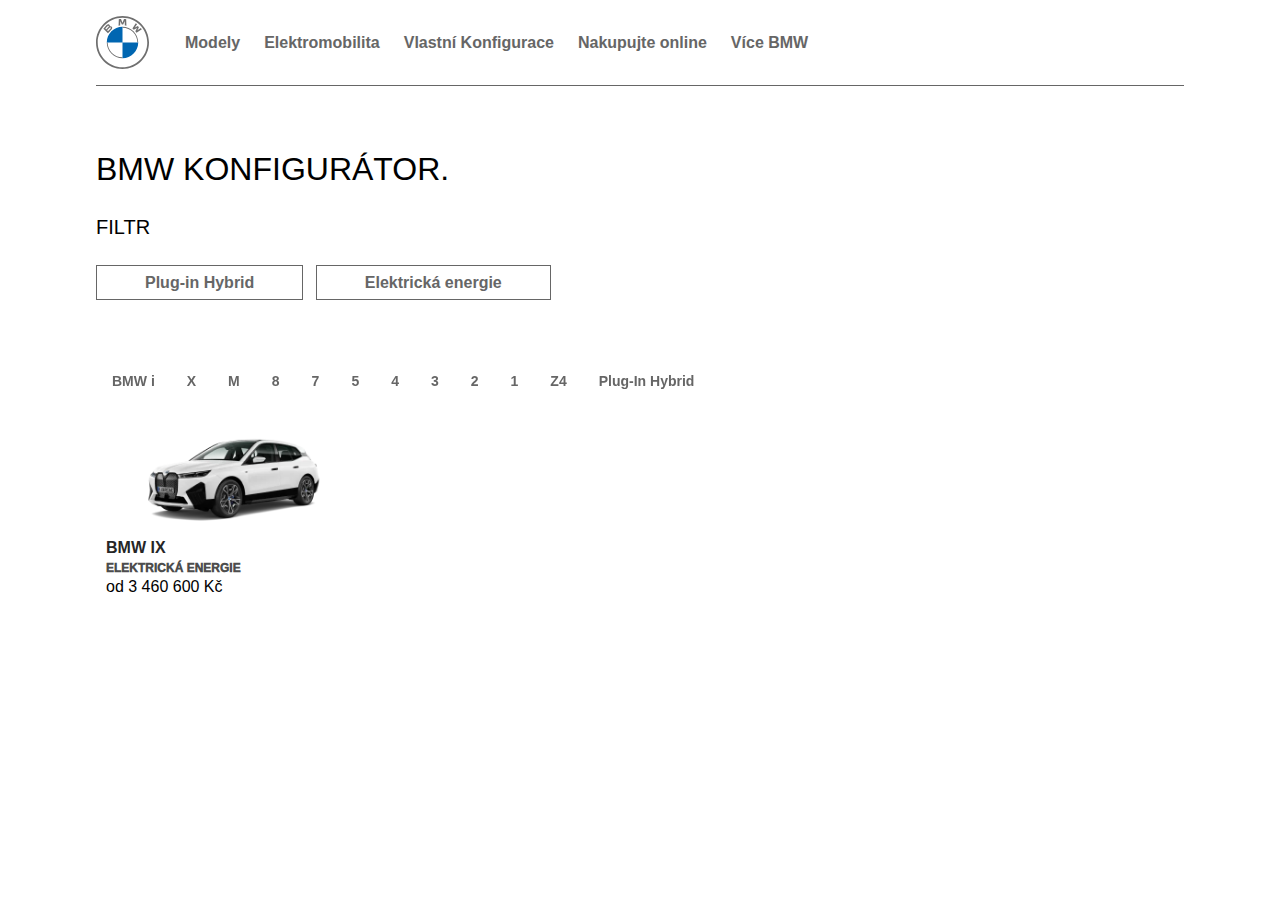
==== modely.html @ d0fc54f3 "fist page done" ====
<!DOCTYPE html>
<html lang="en">
<head>
    <meta charset="UTF-8">
    <meta name="viewport" content="width=device-width, initial-scale=1.0">
    <meta http-equiv="Content-Language" content="cs">
    <link rel="stylesheet" type="text/css" href="stylesModels.css">
    <script src="scriptModels.js" defer></script>
    <title>BMW  Česká republika</title>
</head>
<body>
  <div class="marginner">
    <header id="global-nav">
      <nav class="container">
        <div id="wrapper">
          <div class="wrapper">
          <a href="index.html" class="logo">
              <img src="pictures/BMW_grey.svg" alt="BMW logo">
          </a>
          <ul class="nav-table models">
            <li><a href="#">Modely</a></li>
            <li>
              <span>Elektromobilita</span>
              <div>
                <div class="electromobility">
                  <div class="left_side">
                    <img src="pictures/electric_promo_teaser.webp">
                    <p>Svět elektromobility s BMW.</p>
                    <div class="more_info">
                      Zjistit více
                    </div>
                  </div>
                  <div class="right_side">
                    <h2>BMW i</h2>
                    <div class="itemlist">
                      <div class="item">
                        <p class="bodywork">SUV</p>
                        <div class="item_title">
                          <div>iX</div>
                          <div class="new">nové</div>
                        </div>
                        <p class="type">M60</p>
                        <img src="pictures/cosySec.webp" />
                        <div class="price_div">
                          <p>od 3 460 600 Kč</p>
                          <div class="more_info">Více informací</div>
                          <div class="configurator">BMW Konfigurátor a ceny</div>
                        </div>
                      </div>
                      <div class="item">
                        <p class="bodywork">SUV</p>
                        <div class="item_title">
                          <div>iX</div>
                          <div class="new">nové</div>
                        </div>
                        <p class="type">M60</p>
                        <img src="pictures/cosySec.webp" />
                        <div class="price_div">
                          <p>od 3 460 600 Kč</p>
                          <div class="more_info">Více informací</div>
                          <div class="configurator">BMW Konfigurátor a ceny</div>
                        </div>
                      </div>
                      <div class="item">
                        <p class="bodywork">SUV</p>
                        <div class="item_title">
                          <div>iX</div>
                          <div class="new">nové</div>
                        </div>
                        <p class="type">M60</p>
                        <img src="pictures/cosySec.webp" />
                        <div class="price_div">
                          <p>od 3 460 600 Kč</p>
                          <div class="more_info">Více informací</div>
                          <div class="configurator">BMW Konfigurátor a ceny</div>
                        </div>
                      </div>
                      <div class="item">
                        <p class="bodywork">SUV</p>
                        <div class="item_title">
                          <div>iX</div>
                          <div class="new">nové</div>
                        </div>
                        <p class="type">M60</p>
                        <img src="pictures/cosySec.webp" />
                        <div class="price_div">
                          <p>od 3 460 600 Kč</p>
                          <div class="more_info">Více informací</div>
                          <div class="configurator">BMW Konfigurátor a ceny</div>
                        </div>
                      </div>
                      <div class="item">
                        <p class="bodywork">SUV</p>
                        <div class="item_title">
                          <div>iX</div>
                          <div class="new">nové</div>
                        </div>
                        <p class="type">M60</p>
                        <img src="pictures/cosySec.webp" />
                        <div class="price_div">
                          <p>od 3 460 600 Kč</p>
                          <div class="more_info">Více informací</div>
                          <div class="configurator">BMW Konfigurátor a ceny</div>
                        </div>
                      </div>
                      <div class="item">
                        <p class="bodywork">SUV</p>
                        <div class="item_title">
                          <div>iX</div>
                          <div class="new">nové</div>
                        </div>
                        <p class="type">M60</p>
                        <img src="pictures/cosySec.webp" />
                        <div class="price_div">
                          <p>od 3 460 600 Kč</p>
                          <div class="more_info">Více informací</div>
                          <div class="configurator">BMW Konfigurátor a ceny</div>
                        </div>
                      </div>
                      
                    </div>
                  </div>
                </div>
              </div>
            </li>
            <li><a href="#">Vlastní Konfigurace</a></li>
            <li>
              <span>Nakupujte online</span>
              <div>
                <div class="nakupujte">
                  <div class="left_side">
                    <div class="online_nakup">
                      <p class="main">NAKUPUJTE ONLINE</p>
                      <p class="text">Nové vozy ihned k odběru</p>
                      <p class="text special" >Ojeté vozy ihned k odběru</p>
                      <p class="text">Vlastní konfigurace</p>
                      <p class="text">Financování a Pojištění</p>
                      <p class="text">Aktuální nabídky financování</p>
                    </div>
                  </div>
                  <div class="right_side">
                    <img src="pictures/nakupujte_pic.webp"/>
                    <p class="text">Objevte vozy ihned k odběru již nyní připravené u Autorizovaných Dealerů BMW.</p>
                    <p class="better_text">Vstoupit do portálu</p>
                  </div>  
                </div>
              </div>
            </li>
            <li>
              <span>Více BMW</span>
              <div>
                <div class="vice_bmw">
                  <div class="box finance">
                    <p class="main">FINANCOVÁNÍ</p>
                    <p class="text">Přehled</p>
                    <p class="text special">Akční nabídky financování BMW</p>
                    <p class="text">BMW operativní leasing a BMW Select</p>
                    <p class="text">BMW úvěr</p>
                    <p class="text">BMW pojištění</p>
                    <p class="text">Dokumenty ke stažení</p>    
                  </div> 
                  <div class="box digital">
                    <p class="main">DIGITÁLNÍ SLUŽBY A APLIKACE</p>
                    <p class="text">BMW Connected Drive</p>
                    <p class="text special">BMW Remote Software Upgrade</p>
                    <p class="text">Aplikace My BMW App</p>
                    <p class="text">Přehled aplikací BMW</p>
                    <p class="text">BMW ConnectedDrive Digital Premium</p>  
                  </div>
                  <div class="box servis">
                    <p class="main">SERVIS A SLUŽBY</p>
                    <p class="text">Přehled</p>
                    <p class="text special">BMW Proaktivní zákaznická péče</p>
                    <p class="text">Balíčky BMW Service Inclusive</p>
                    <p class="text">BMW FIT Servis</p>
                    <p class="text">BMW Opravy a Péče</p> 
                    <p class="text">BMW Certifikované lakovny</p> 
                    <p class="text">Recyklace a zpětný odběr</p>  
                  </div>
                  <div class="box techno">
                    <p class="main">TECHNOLOGIE A INOVACE</p>
                    <p class="text">BMW Vision Neue Klasse</p>
                    <p class="text special">BMW i VISION DEE</p>
                    <p class="text">BMW i VISION CIRCULAR</p>
                    <p class="text">BMW VISION M NEXT</p>
                    <p class="text">BMW EfficientDynamics</p> 
                    <p class="text">BMW Personal CoPilot</p> 
                    <p class="text">BMW Individual</p>  
                    <p class="text">BMW Vývojové centrum ČR</p>  
                  </div> 
                  <div class="box korporat">
                    <p class="main">KORPORÁTNÍ A SPECIÁLNÍ PRODEJ</p>
                    <p class="text">Přehled</p>
                    <p class="text special">Korporátní prodej</p>
                    <p class="text">Vozy BMW Protection</p>
                    <p class="text">BMW řady 7 Protection: Přehled</p>
                    <p class="text">Diplomatic Sales</p> 
                  </div> 
                  <div class="box Elektromobilita">
                    <p class="main">ELEKTROMOBILITA</p>
                    <p class="text">Elektrické vozy</p>
                    <p class="text special">Plug-in hybridní vozy</p>
                    <p class="text">Nabíjení</p>
                    <p class="text">Dojezd</p>
                  </div> 
                  <div class="box udrzitelnost">
                    <p class="main">UDRŽITELNOST</p>
                    <p class="text">Přehled</p>
                    <p class="text special">Cirkularita</p>
                    <p class="text">Společenská Odpovědnost</p>
                  </div> 
                  <div class="box znacka">
                    <p class="main">ZNAČKA A SPOLEČNOST</p>
                    <p class="text">50 let BMW M</p>
                    <p class="text special">7 Milníků BMW M</p>
                    <p class="text">Vozy MINI</p>
                    <p class="text">Motocykly BMW Motorrad</p>
                    <p class="text">PressClub Česká republika</p> 
                    <p class="text">Kariéra</p> 
                  </div> 
                  <div class="box techno">
                    <p class="main">ZÁKAZNICKÝ SERVIS</p>
                    <p class="text">Záruky</p>
                    <p class="text special">Asistenční služba</p>
                    <p class="text">Bezpečnostní svolávací akce</p>
                    <p class="text">Kontaktní informace</p>
                    <p class="text">Odběr novinek BMW ČR</p> 
                  </div> 
                  <div class="box techno">
                    <p class="main">ORIGINÁLNÍ PŘÍSLUŠENSTVÍ</p>
                    <p class="text">Přehled</p>
                    <p class="text special">Kola a pneumatiky</p>
                    <p class="text">M Performance Parts</p>
                    <p class="text">BMW Originální díly</p>
                    <p class="text">Příslušenství pro podzim a zimu</p> 
                    <p class="text">Příslušenství pro jaro a léto</p> 
                    <p class="text">BMW Lifestyle</p>  
                    <p class="text">BMW Konfigurátor kol a příslušenství</p>  
                  </div> 
                  <div class="box techno">
                    <p class="main">BMW CORPORATE</p>
                    <p class="text">Přehled</p>
                    <p class="text special">Správa a řízení</p>
                    <p class="text">Sociální záležitosti</p>
                    <p class="text">Životní prostředí</p>
                  </div> 
                </div>
              </div>
            </li>  
          </ul>
          </div>
          <div class="icons">
            <ul >
              <li>
                <a href="#"><i class="fas fa-user"></i></a>
              </li>
              <li><a href="#"><i class="fas fa-shopping-cart"></i></a></li>
              <li><a href="#"><i class="fas fa-map-marker"></i></a></li>
              <li><a href="#"><i class="fas fa-search"></i></a></li>
            </ul>
          </div>
        </div> 
      </nav>
      <div id="border-nav"></div>
      <div class="nav_backdrop"></div>
    </header>
    <div id="main-body">
        <div class="content">
         <div class="konf_text">
            <h1>BMW KONFIGURÁTOR.</h1>
         </div>
         <div class="filtr_content">
            <h2 class="filtry">FILTR</h2>  
            <div class="buttons">
                <a href="#" onclick="FillThen(this)" class="ELOMAN"><span>Plug-in Hybrid</span></a>
                <a href="#" onclick="FillThen(this)" class="ELOMAN"><span>Elektrická energie</span></a>
             </div>   
         </div> 
         <div class="model_content">
            <div class="fixed_nav">
              <div><span>BMW i</span></div>
              <div><span>X</span></div>
              <div><span>M</span></div>
              <div><span>8</span></div>
              <div><span>7</span></div>
              <div><span>5</span></div>
              <div><span>4</span></div>
              <div><span>3</span></div>
              <div><span>2</span></div>
              <div><span>1</span></div>
              <div><span>Z4</span></div>
              <div><span>Plug-In Hybrid</span></div>    
            </div>
            <div class="car_items">
                <div class="BMWI">
                    <div class="item_car">
                        <img src="pictures/cosySec.webp" />

                        <div class="item_title">
                            <h5>BMW iX</h5>
                            <span class="new">elektrická energie</span>
                            <p>od 3 460 600 Kč</p>
                        </div>
                    </div>  
                </div>
            </div>    
         </div> 

        </div>
    </div>
</body>


</html>
---- stylesModels.css ----
@import url('https://cdnjs.cloudflare.com/ajax/libs/font-awesome/5.15.3/css/all.min.css');
body {
  margin: 0;
  background-color: white;
  max-width: 1925px;
}
.marginner {
  position: relative;
  margin: auto;
}
* {
  font-family: Arial, Helvetica, sans-serif;
  box-sizing: border-box;
}
#global-nav {
  position: relative;
  width: 100%;
  height: 85px;
  background: rgba(0, 0, 0, 0);
  z-index: 1000;
}
#global-nav .nav_backdrop {
  display: none;
  position: absolute;
  left: 0;
  right: 0;
  top: 100%;
  height: calc(100vh - 100%);
  background-color: black;
  opacity: 0.2;
}
#global-nav #border-nav {
  position: relative;
  z-index: 1002;
  width: calc(100% - 12rem);
  height: 1px;
  margin-left: 6rem;
  margin-right: 6rem;
  border-bottom: 1px solid #666;
}
#global-nav .nav-table {
  z-index: 1001;
  padding-left: 0;
  display: flex;
  height: 100%;
  align-items: center;
  justify-content: center;
  list-style: none;
  margin: 0;
}
#global-nav .nav-table li {
  height: 100%;
  text-align: center;
  align-items: center;
  justify-content: center;
  display: flex;
}
#global-nav .nav-table li a,
#global-nav .nav-table li span {
  cursor: pointer;
  height: 100%;
  color: #666;
  text-decoration: none;
  font-weight: 600;
  align-items: center;
  justify-content: center;
  display: flex;
  padding: 3px 12px;
}
#global-nav .nav-table li a:hover,
#global-nav .nav-table li span:hover {
  border-bottom: 3px solid blue;
  padding-bottom: 0;
}
#global-nav .nav-table li > div {
  display: none;
  position: absolute;
  top: 100%;
  left: 0;
  right: 0;
  background-color: white;
}
#global-nav .nav-table li.active {
  background-color: white;
}
#global-nav .nav-table li.active a,
#global-nav .nav-table li.active span {
  border-bottom: 3px solid blue;
  padding-bottom: 0;
}
#global-nav .nav-table li.active > div {
  display: block;
}
#global-nav.active {
  background-color: white;
}
#global-nav.active .nav_backdrop {
  display: block;
}
#global-nav.active #border-nav {
  border-color: #666;
}
#global-nav.active .nav-table li a,
#global-nav.active .nav-table li span {
  color: #666;
}
.nakupujte {
  height: 45vh;
  padding: 0 6rem;
  padding-top: 50px;
  display: flex;
  flex-wrap: nowrap;
  flex-direction: row;
  width: 100%;
}
.nakupujte .left_side {
  position: relative;
  max-width: 50%;
  text-align: right;
  margin-left: 30%;
  padding-right: 20px;
}
.nakupujte .left_side .main {
  display: block;
  font-size: 0.625rem;
  font-weight: 300;
  letter-spacing: 0.125rem;
  line-height: 0.75rem;
  margin-bottom: 1rem;
  position: relative;
  text-transform: uppercase;
}
.nakupujte .left_side .special::after {
  content: ' >';
  top: 0;
  bottom: 0;
  right: 0;
}
.nakupujte .left_side .text {
  border: 0;
  box-shadow: none;
  cursor: pointer;
  font-size: 0.875rem;
  font-weight: 700;
  line-height: 1.25rem;
  margin: 0;
  margin-bottom: 1rem;
}
.nakupujte .left_side .text:hover {
  color: blue;
}
.nakupujte .right_side {
  position: relative;
  max-width: 50%;
  text-align: left;
  flex: 1;
}
.nakupujte .right_side img {
  width: 45%;
}
.nakupujte .right_side .text {
  font-size: 1rem;
  font-weight: 300;
  line-height: 1.5rem;
  width: 45%;
}
.nakupujte .right_side .better_text {
  font-size: 1rem;
  font-weight: 700;
  line-height: 1.25rem;
  cursor: pointer;
}
.nakupujte .right_side .better_text:hover {
  color: blue;
}
.nakupujte .right_side .better_text::after {
  content: ' >';
  top: 0;
  bottom: 0;
  right: 0;
}
.vice_bmw {
  height: 80vh;
  padding: 0 6rem;
  padding-top: 50px;
  display: flex;
  flex-wrap: wrap;
  flex-direction: row;
  width: 100%;
  overflow-y: scroll;
}
.vice_bmw .box {
  padding-left: 10px;
  padding-right: 10px;
  width: 25%;
  text-align: left;
  position: relative;
}
.vice_bmw .box .main {
  display: block;
  font-size: 0.625rem;
  font-weight: 300;
  letter-spacing: 0.125rem;
  line-height: 0.75rem;
  margin-bottom: 1rem;
  position: relative;
  text-transform: uppercase;
}
.vice_bmw .box .text {
  border: 0;
  box-shadow: none;
  cursor: pointer;
  font-size: 0.875rem;
  font-weight: 800;
  line-height: 1.25rem;
  margin: 0;
  margin-bottom: 1rem;
}
.vice_bmw .box .text:hover {
  color: blue;
}
.electromobility {
  height: 80vh;
  padding: 0 6rem;
  padding-top: 50px;
  display: flex;
  flex-wrap: nowrap;
  flex-direction: row;
  width: 100%;
}
.electromobility .left_side {
  position: relative;
  max-width: 17%;
  text-align: left;
}
.electromobility .left_side img {
  width: 100%;
}
.electromobility .left_side .more_info {
  cursor: pointer;
  font-weight: bold;
  position: relative;
}
.electromobility .left_side .more_info::after {
  content: '>';
  top: 0;
  bottom: 0;
  right: 0;
}
.electromobility .left_side .more_info:hover {
  color: #1c69d4;
}
.electromobility .right_side {
  padding-left: 100px;
  flex: 1;
  text-align: left;
}
.electromobility .right_side h2 {
  font-weight: 400;
}
.electromobility .right_side .itemlist {
  display: flex;
  flex-wrap: wrap;
}
.electromobility .right_side .itemlist .item {
  cursor: pointer;
  position: relative;
  padding: 10px;
  width: 25%;
}
.electromobility .right_side .itemlist .item > div,
.electromobility .right_side .itemlist .item > p {
  transition: opacity 500ms ease-in-out;
}
.electromobility .right_side .itemlist .item > img {
  transition: transform 300ms ease-in-out;
}
.electromobility .right_side .itemlist .item .bodywork {
  font-size: 0.7em;
  letter-spacing: 1px;
}
.electromobility .right_side .itemlist .item .item_title {
  display: flex;
  align-items: flex-end;
}
.electromobility .right_side .itemlist .item .item_title div:first-child {
  font-size: 4em;
  font-weight: 100;
}
.electromobility .right_side .itemlist .item .item_title div:last-child {
  margin-bottom: 13px;
  margin-left: 10px;
  padding: 2px;
  padding-bottom: 0;
  font-size: 0.85em;
  text-transform: uppercase;
  font-weight: bold;
  color: white;
  background-color: #4d4d4d;
}
.electromobility .right_side .itemlist .item .type {
  margin: 0;
  letter-spacing: 3px;
}
.electromobility .right_side .itemlist .item img {
  width: 100%;
}
.electromobility .right_side .itemlist .item .price_div {
  display: none;
  opacity: 0.01;
  position: absolute;
  bottom: 0;
  left: 0;
  right: 0;
  text-align: center;
  padding-bottom: 20px;
}
.electromobility .right_side .itemlist .item .price_div p {
  margin: 10px 0;
  font-size: 1.4em;
}
.electromobility .right_side .itemlist .item .price_div .more_info {
  background-color: black;
  color: white;
  font-weight: bold;
  padding: 10px 10px;
  margin: 0 30px;
  border-radius: 5px;
}
.electromobility .right_side .itemlist .item .price_div .configurator {
  padding-top: 15px;
  font-weight: bold;
  font-size: 0.95em;
}
.electromobility .right_side .itemlist .item .price_div .configurator::after {
  content: '>';
}
.electromobility .right_side .itemlist .item:hover {
  box-shadow: 0 0.375rem 1.25rem 0 #00000029, 0 0 0.0625rem 0 #0000003d;
}
.electromobility .right_side .itemlist .item:hover > div,
.electromobility .right_side .itemlist .item:hover > p {
  opacity: 0.1;
}
.electromobility .right_side .itemlist .item:hover > img {
  transform: translateY(-120px);
}
.electromobility .right_side .itemlist .item:hover > .price_div {
  display: block;
  opacity: 1;
}
.wrapper {
  width: 100%;
  height: 100%;
  display: flex;
}
#wrapper {
  width: 100%;
  height: 100%;
  display: flex;
}
.container {
  display: flex;
  height: 100%;
  align-items: center;
  padding: 0 6rem;
  justify-content: space-between;
}
.logo {
  display: flex;
  padding: 0 1.5rem 0 0;
  height: 100%;
  align-items: center;
  justify-content: center;
}
.logo img {
  width: 53px;
  height: 53px;
  max-width: 100px;
  max-height: 85px;
}
.icons {
  display: flex;
  align-items: center;
  justify-content: center;
  list-style: none;
  height: 100%;
}
.icons ul {
  align-items: center;
  justify-content: center;
  display: flex;
  padding: 0;
  width: 100%;
  height: 100%;
}
.icons ul li {
  display: flex;
  text-align: center;
  align-items: center;
  width: 100%;
  height: 100%;
  justify-content: center;
}
.icons ul li a {
  text-decoration: none;
  width: 100%;
  height: 100%;
  padding: 3px 0.75rem;
  display: flex;
  text-align: center;
  align-items: center;
}
.icons ul li a:hover {
  border-bottom: 3px solid blue;
  padding-bottom: 0;
}
.icons ul li a i {
  display: flex;
  text-align: center;
  align-items: center;
  width: 100%;
  height: 100%;
  text-decoration: none;
  font-weight: 600;
  color: white;
}
#main-body {
  width: 100%;
  position: relative;
}
#main-body .content {
  margin-top: 4rem;
  padding: 0 6rem;
  width: 100%;
  position: relative;
}
#main-body .content .konf_text h1 {
  display: inline;
  vertical-align: bottom;
  margin: 0;
  padding: 0;
  font-size: 2rem;
  line-height: 2.5rem;
  font-weight: 300;
}
#main-body .content .filtr_content .filtry {
  font-size: 1.25rem;
  line-height: 1.75rem;
  margin: 1.5rem 0;
  text-transform: uppercase;
  font-weight: 300;
}
#main-body .content .filtr_content .buttons {
  padding-top: 0.5rem;
  padding-bottom: 0.5rem;
}
#main-body .content .filtr_content .buttons a {
  border: 1px solid #666;
  text-decoration: none;
  color: #666;
  align-items: center;
  cursor: pointer;
  font-size: 1rem;
  font-weight: 700;
  line-height: 1.25rem;
  margin-right: 0.5rem;
  min-height: 2.25rem;
  padding: 0.5rem 1rem;
}
#main-body .content .filtr_content .buttons a:hover {
  border: 1px solid black;
  color: black;
}
#main-body .content .filtr_content .buttons a span {
  margin: 1rem 2rem;
}
#main-body .content .filtr_content .buttons .clicked {
  color: white;
  background-color: #666;
}
#main-body .content .filtr_content .buttons .clicked:hover {
  background-color: black;
  color: white;
}
#main-body .content .model_content {
  margin-top: 50px;
  width: 100%;
  position: relative;
}
#main-body .content .model_content .fixed_nav {
  display: flex;
  flex-direction: row;
  flex-wrap: nowrap;
  position: fixed;
  height: 4rem;
  text-align: center;
  align-items: center;
  width: 100%;
}
#main-body .content .model_content .fixed_nav div {
  text-align: center;
  align-items: center;
  height: inherit;
  margin-bottom: 3px;
  display: flex;
}
#main-body .content .model_content .fixed_nav div span {
  border-color: #0000;
  border-style: solid;
  border-width: 0.25rem 0;
  font-size: 0.875rem;
  font-weight: 700;
  justify-content: center;
  line-height: 1.25rem;
  margin: 0;
  min-height: inherit;
  min-width: 0;
  padding: 0 1rem;
  pointer-events: all;
  width: auto;
  cursor: pointer;
  margin-bottom: 1px;
  color: #666;
}
#main-body .content .model_content .fixed_nav div:hover {
  color: black;
  border-bottom: 3px solid #666;
  margin-bottom: 0;
}
#main-body .content .model_content .car_items {
  top: 4rem;
  position: absolute;
  display: flex;
  flex-direction: row;
  flex-direction: column;
  width: 100%;
}
#main-body .content .model_content .car_items .BMWI {
  display: flex;
}
#main-body .content .model_content .car_items .BMWI .item_car {
  cursor: pointer;
  position: relative;
  padding: 10px;
  width: 25%;
}
#main-body .content .model_content .car_items .BMWI .item_car .item_title {
  display: flex;
  align-items: flex-start;
  flex-direction: column;
}
#main-body .content .model_content .car_items .BMWI .item_car .item_title h5 {
  margin: 0;
  color: #262626;
  font-size: 1rem;
  font-weight: 700;
  line-height: 1.5rem;
  text-transform: uppercase;
}
#main-body .content .model_content .car_items .BMWI .item_car .item_title span {
  color: #4d4d4d;
  font-size: 0.75rem;
  font-weight: 1000;
  line-height: 1rem;
  text-transform: uppercase;
  padding-bottom: 2px;
}
#main-body .content .model_content .car_items .BMWI .item_car .item_title p {
  margin: 0;
}
#main-body .content .model_content .car_items .BMWI .item_car img {
  width: 100%;
}
#main-body .content .model_content .car_items .BMWI .item_car > img {
  transition: scale 300ms ease-in-out;
}
#main-body .content .model_content .car_items .BMWI .item_car:hover > img {
  scale: 1.1;
}
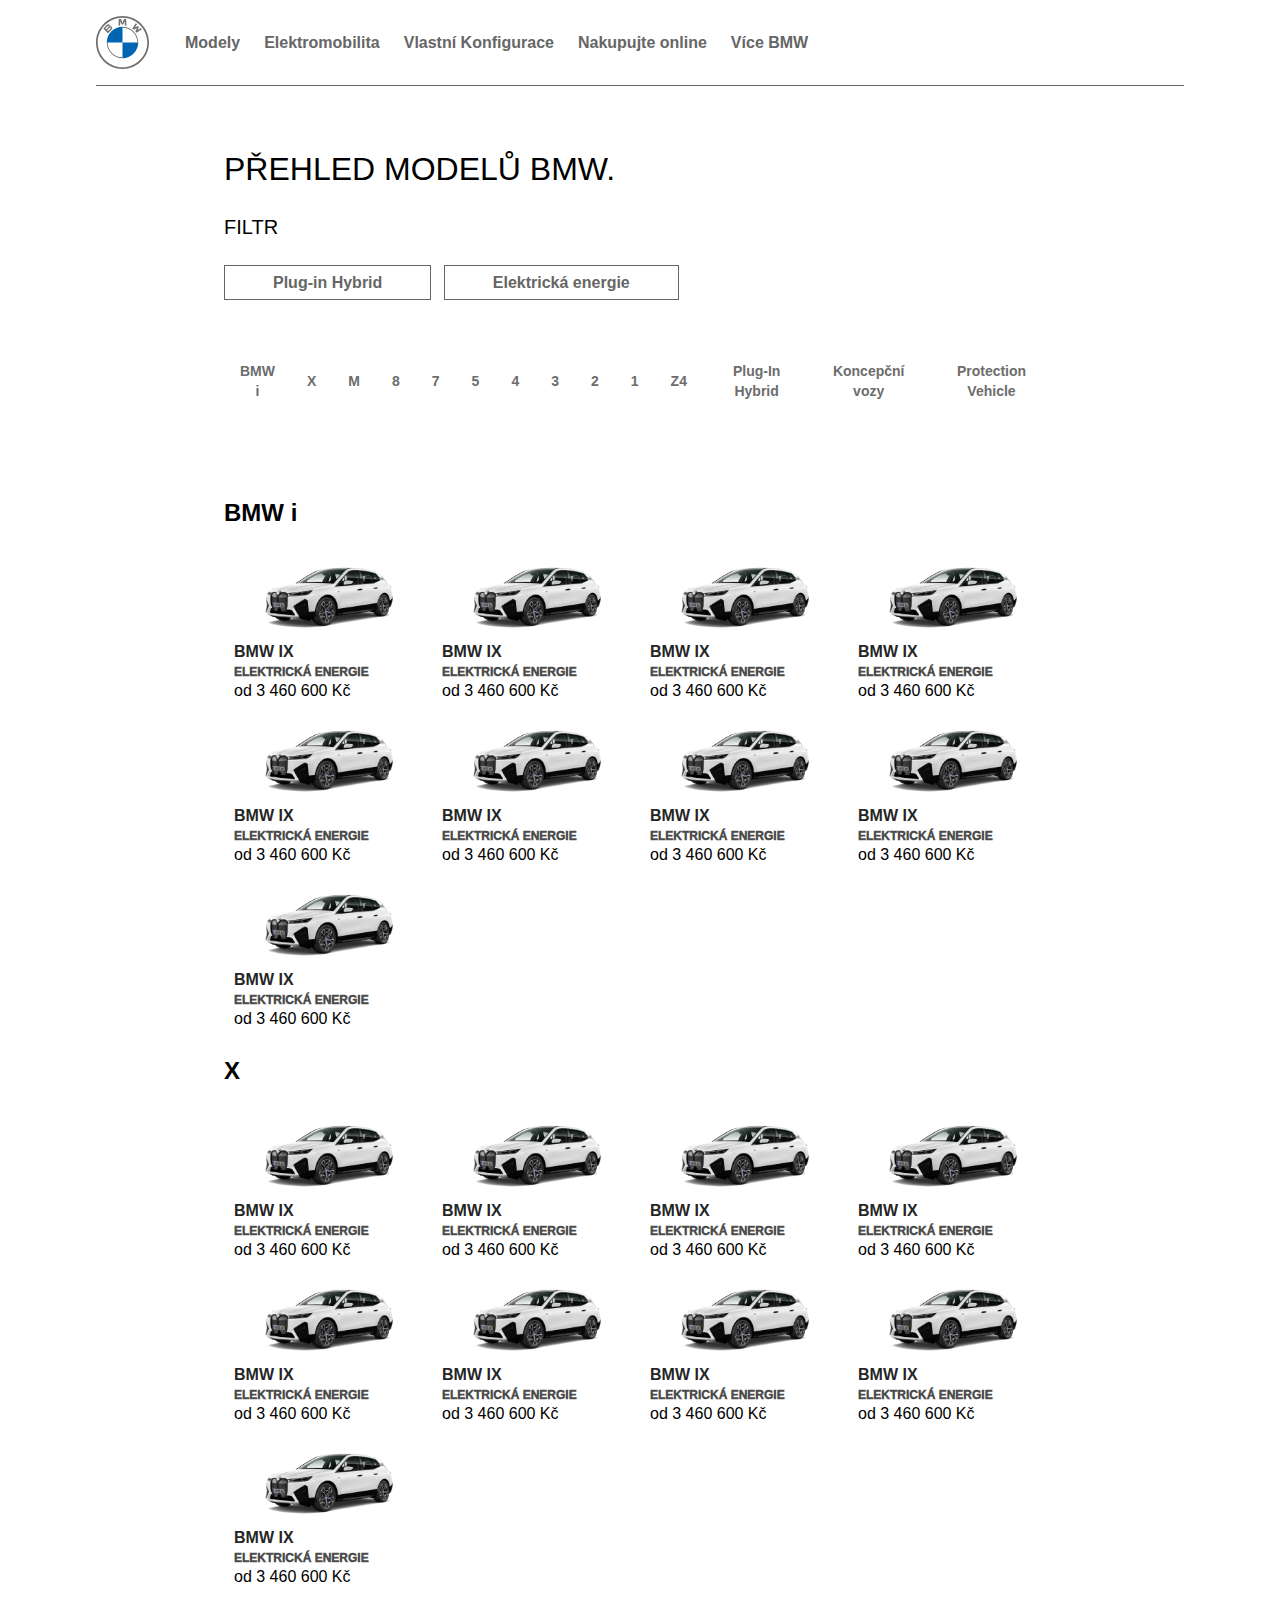
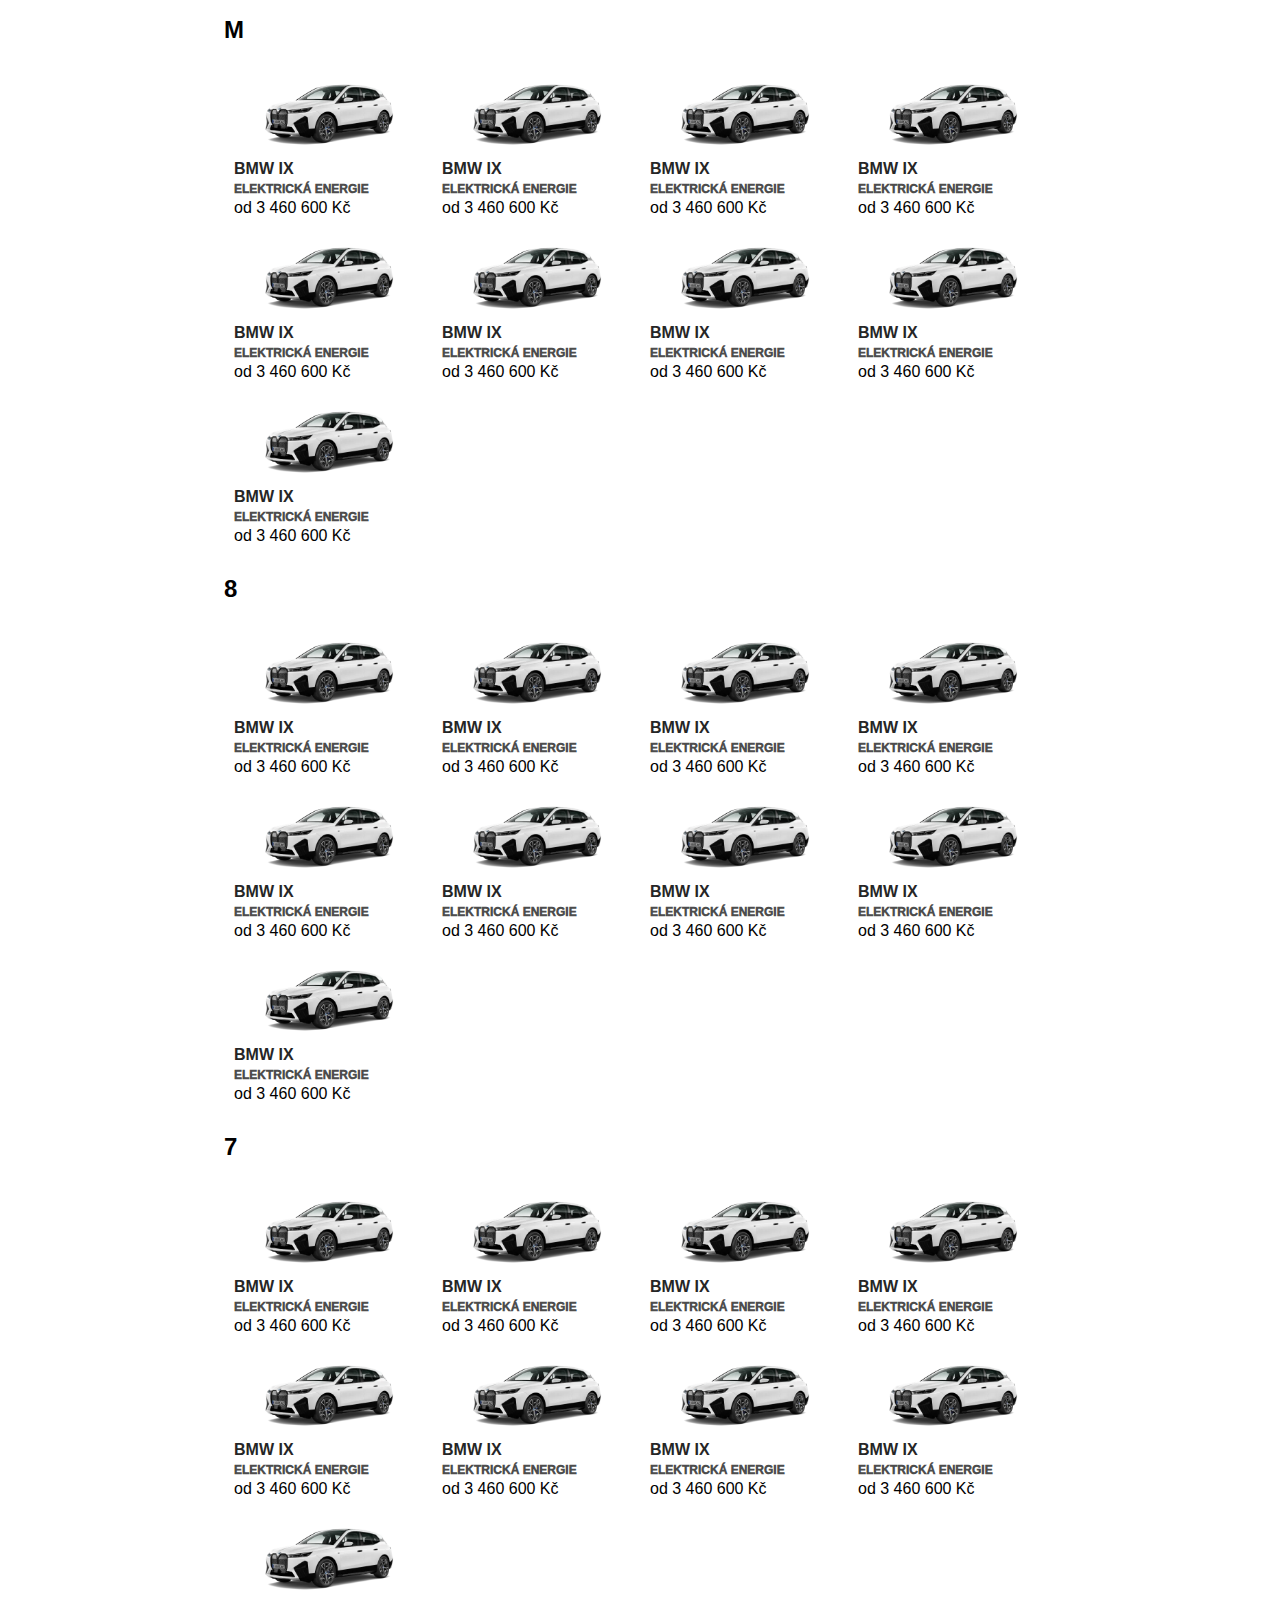
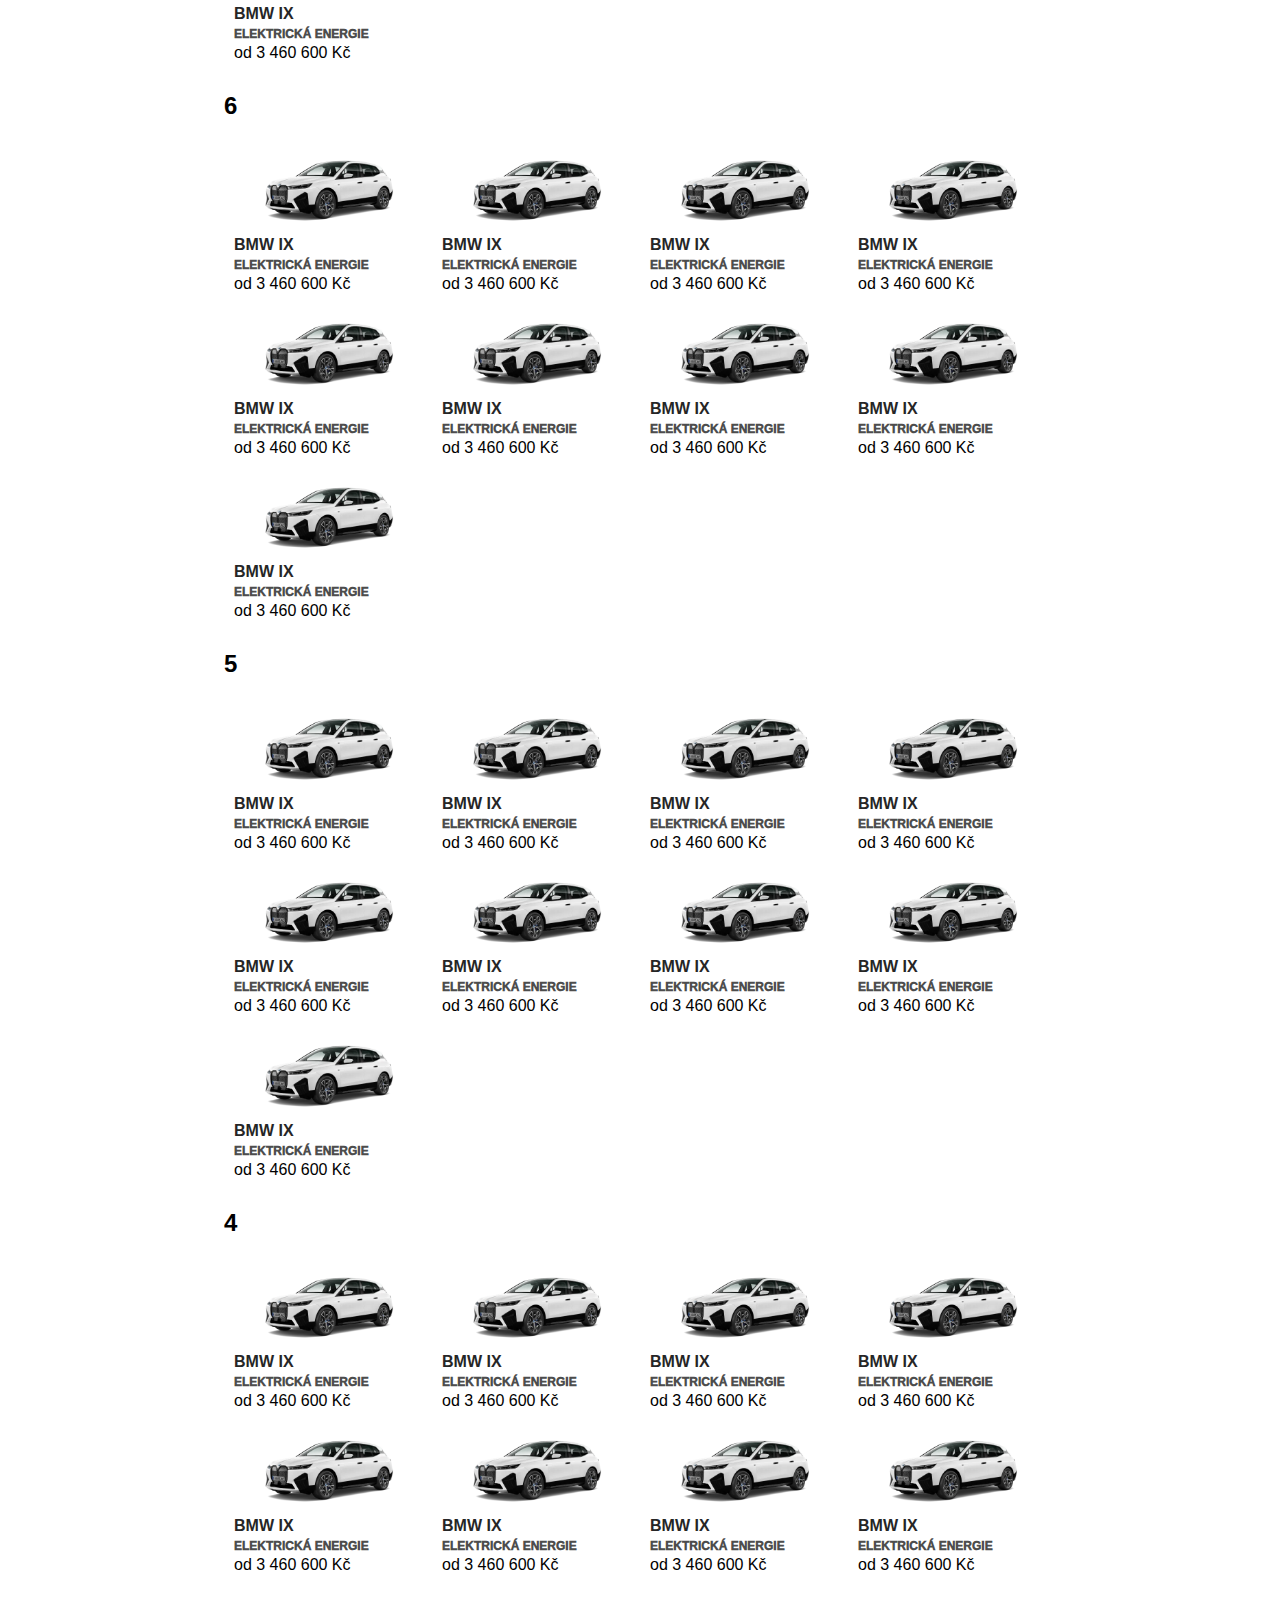
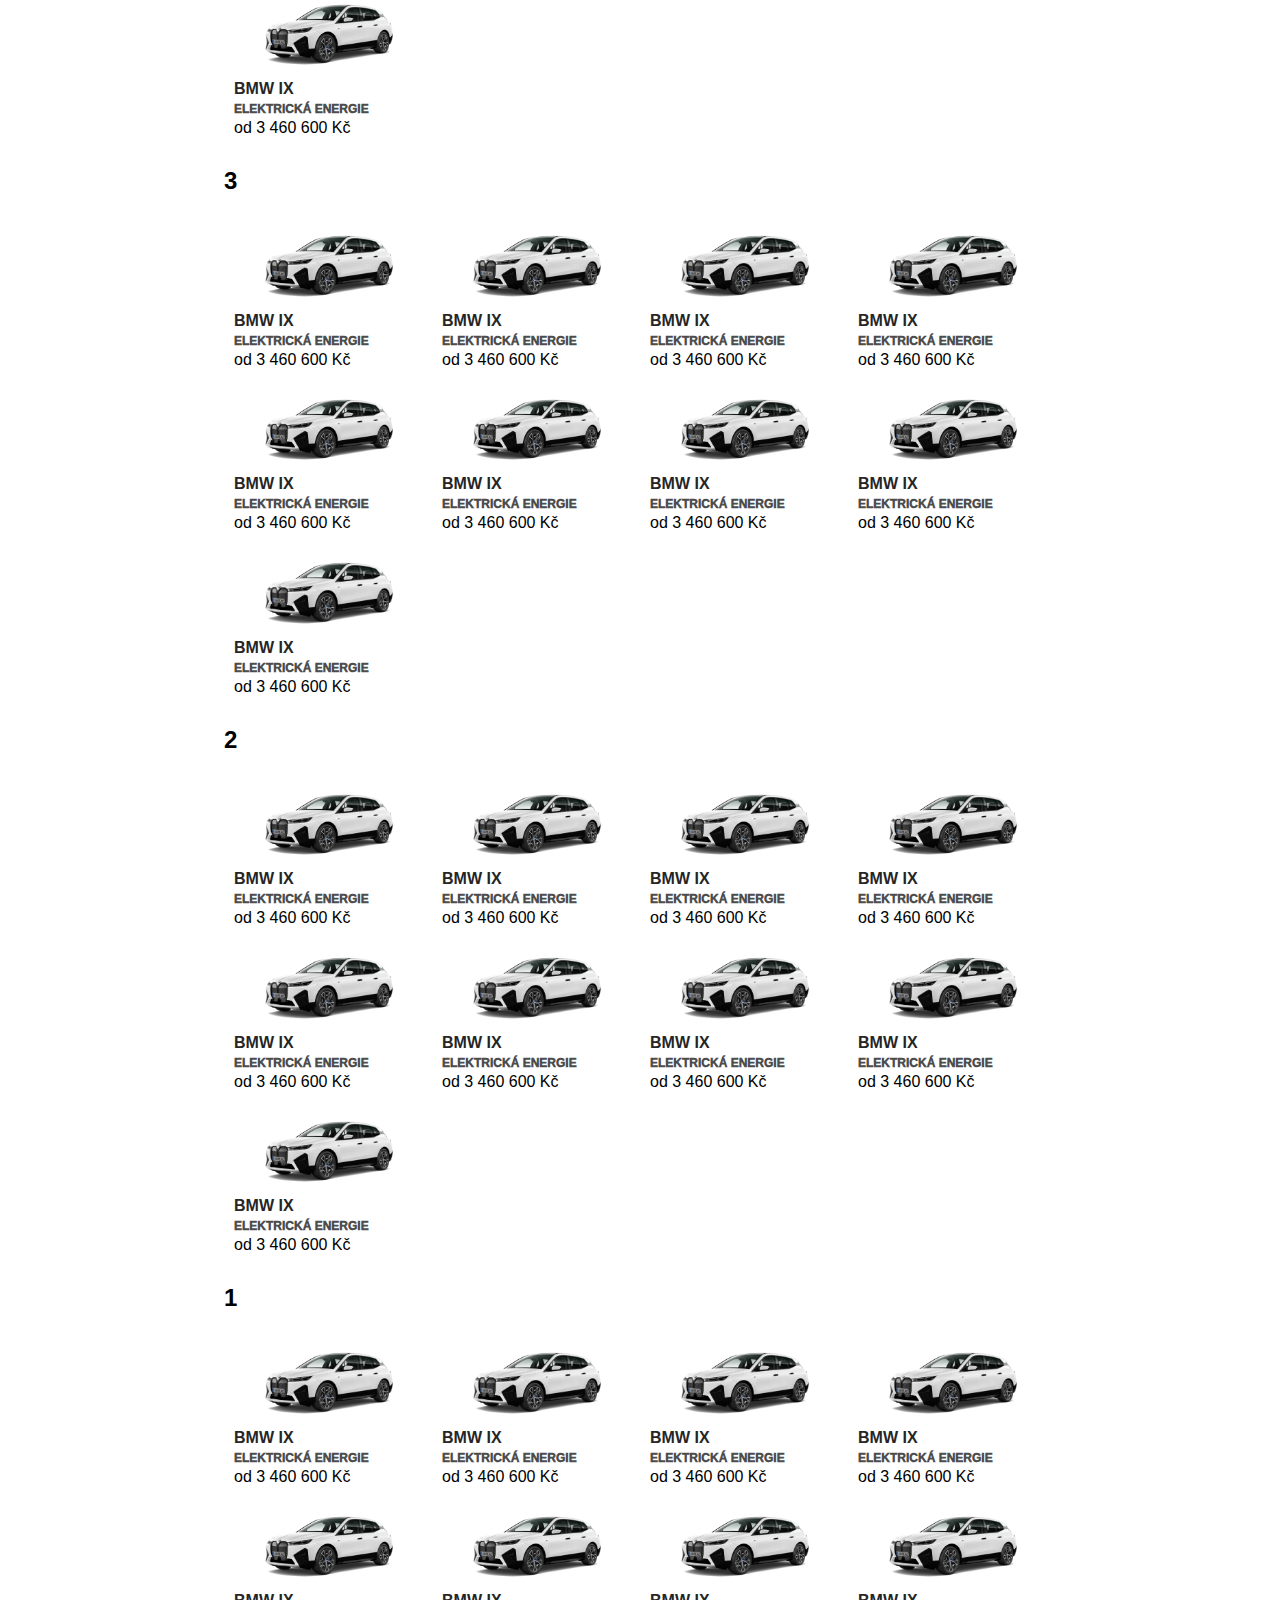
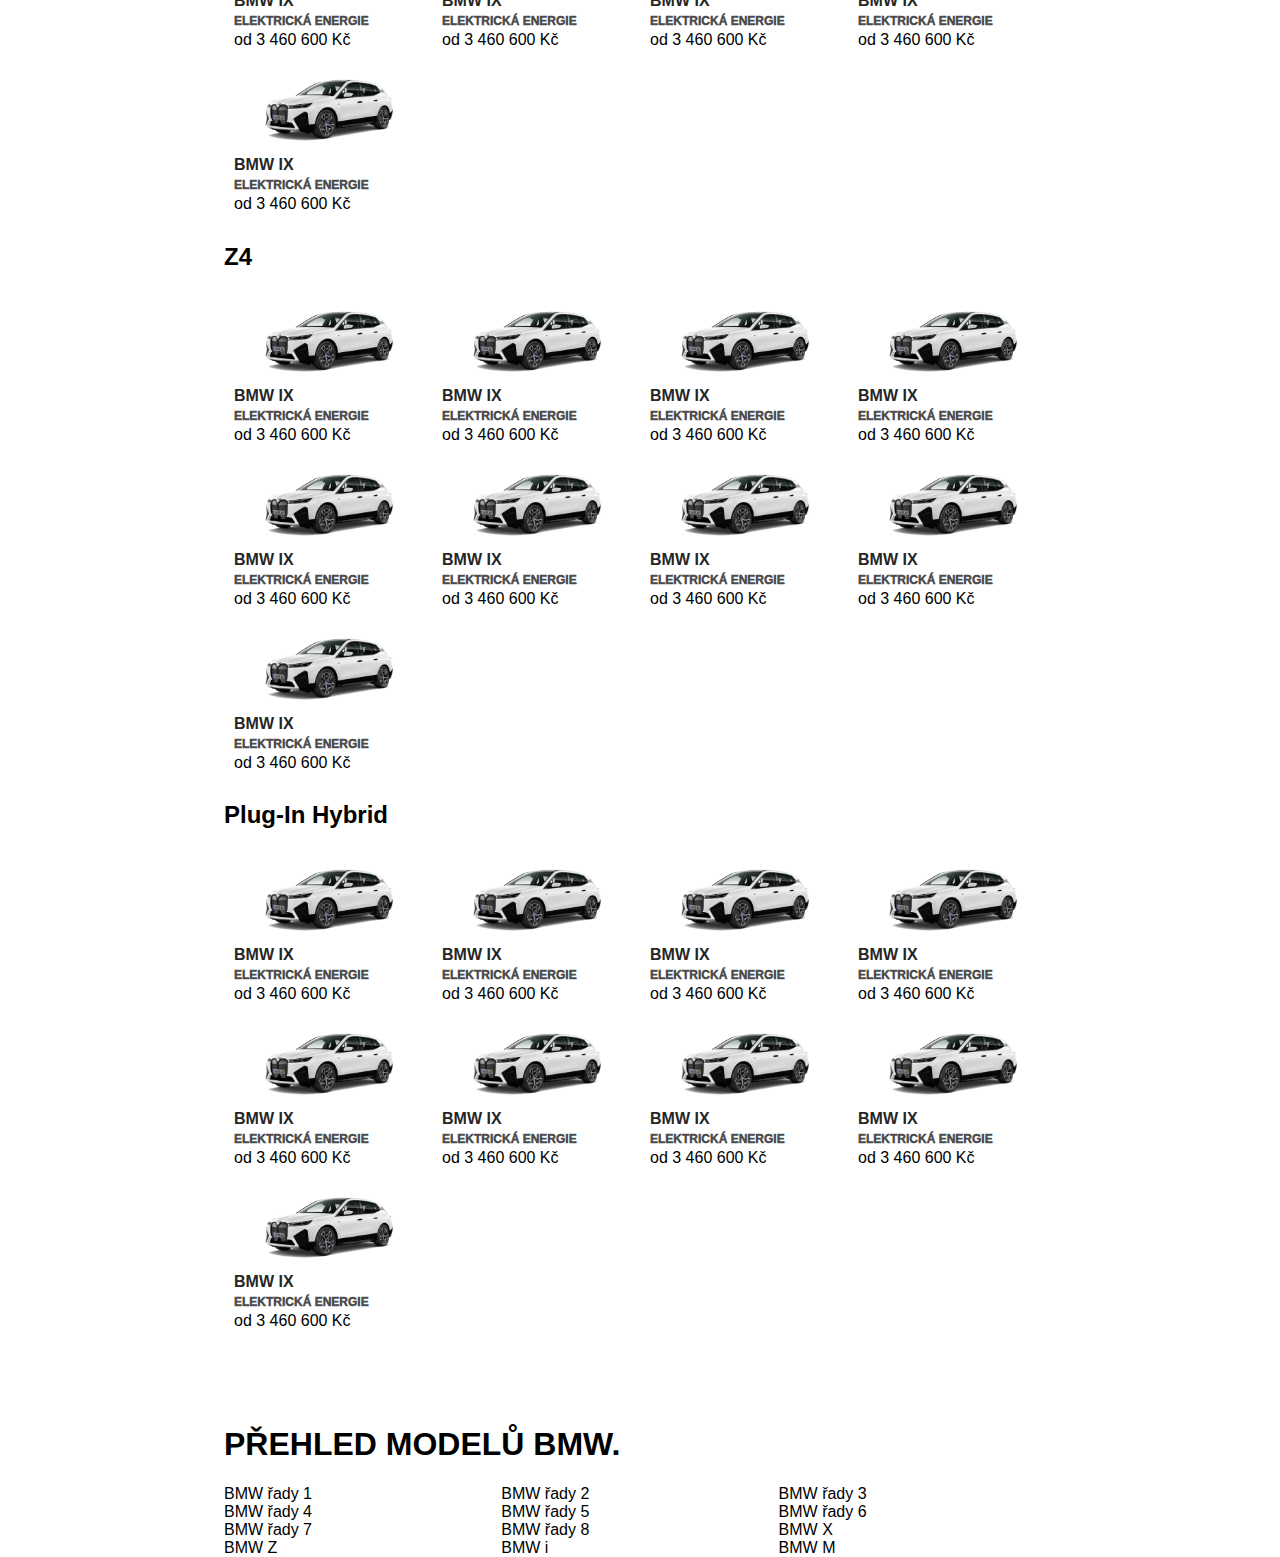
==== commit 39873358: "2nd page progress" ====
--- a/modely.html
+++ b/modely.html
@@ -267,7 +267,7 @@
     <div id="main-body">
         <div class="content">
          <div class="konf_text">
-            <h1>BMW KONFIGURÁTOR.</h1>
+            <h1>PŘEHLED MODELŮ BMW.</h1>
          </div>
          <div class="filtr_content">
             <h2 class="filtry">FILTR</h2>  
@@ -289,23 +289,1120 @@
               <div><span>2</span></div>
               <div><span>1</span></div>
               <div><span>Z4</span></div>
-              <div><span>Plug-In Hybrid</span></div>    
+              <div><span>Plug-In Hybrid</span></div>   
+              <div><span>Koncepční vozy</span></div> 
+              <div><span>Protection Vehicle</span></div>  
             </div>
             <div class="car_items">
-                <div class="BMWI">
-                    <div class="item_car">
-                        <img src="pictures/cosySec.webp" />
-
-                        <div class="item_title">
-                            <h5>BMW iX</h5>
-                            <span class="new">elektrická energie</span>
-                            <p>od 3 460 600 Kč</p>
-                        </div>
-                    </div>  
-                </div>
-            </div>    
-         </div> 
-
+                <h2 class="name">BMW i</h2>
+                <div class="models"> 
+                    <div class="item_car">
+                        <img src="pictures/cosySec.webp" />
+
+                        <div class="item_title">
+                            <h5>BMW iX</h5>
+                            <span class="new">elektrická energie</span>
+                            <p>od 3 460 600 Kč</p>
+                        </div>
+                    </div> 
+                    <div class="item_car">
+                        <img src="pictures/cosySec.webp" />
+
+                        <div class="item_title">
+                            <h5>BMW iX</h5>
+                            <span class="new">elektrická energie</span>
+                            <p>od 3 460 600 Kč</p>
+                        </div>
+                    </div>  
+                    <div class="item_car">
+                        <img src="pictures/cosySec.webp" />
+
+                        <div class="item_title">
+                            <h5>BMW iX</h5>
+                            <span class="new">elektrická energie</span>
+                            <p>od 3 460 600 Kč</p>
+                        </div>
+                    </div>  
+                    <div class="item_car">
+                        <img src="pictures/cosySec.webp" />
+
+                        <div class="item_title">
+                            <h5>BMW iX</h5>
+                            <span class="new">elektrická energie</span>
+                            <p>od 3 460 600 Kč</p>
+                        </div>
+                    </div>  
+                    <div class="item_car">
+                        <img src="pictures/cosySec.webp" />
+
+                        <div class="item_title">
+                            <h5>BMW iX</h5>
+                            <span class="new">elektrická energie</span>
+                            <p>od 3 460 600 Kč</p>
+                        </div>
+                    </div>  
+                    <div class="item_car">
+                        <img src="pictures/cosySec.webp" />
+
+                        <div class="item_title">
+                            <h5>BMW iX</h5>
+                            <span class="new">elektrická energie</span>
+                            <p>od 3 460 600 Kč</p>
+                        </div>
+                    </div>  
+                    <div class="item_car">
+                        <img src="pictures/cosySec.webp" />
+
+                        <div class="item_title">
+                            <h5>BMW iX</h5>
+                            <span class="new">elektrická energie</span>
+                            <p>od 3 460 600 Kč</p>
+                        </div>
+                    </div>  
+                    <div class="item_car">
+                        <img src="pictures/cosySec.webp" />
+
+                        <div class="item_title">
+                            <h5>BMW iX</h5>
+                            <span class="new">elektrická energie</span>
+                            <p>od 3 460 600 Kč</p>
+                        </div>
+                    </div>  
+                    <div class="item_car">
+                        <img src="pictures/cosySec.webp" />
+
+                        <div class="item_title">
+                            <h5>BMW iX</h5>
+                            <span class="new">elektrická energie</span>
+                            <p>od 3 460 600 Kč</p>
+                        </div>
+                    </div>   
+                </div>
+                <h2 class="name">X</h2>
+                <div class="models">
+                    <div class="item_car">
+                        <img src="pictures/cosySec.webp" />
+
+                        <div class="item_title">
+                            <h5>BMW iX</h5>
+                            <span class="new">elektrická energie</span>
+                            <p>od 3 460 600 Kč</p>
+                        </div>
+                    </div> 
+                    <div class="item_car">
+                        <img src="pictures/cosySec.webp" />
+
+                        <div class="item_title">
+                            <h5>BMW iX</h5>
+                            <span class="new">elektrická energie</span>
+                            <p>od 3 460 600 Kč</p>
+                        </div>
+                    </div>  
+                    <div class="item_car">
+                        <img src="pictures/cosySec.webp" />
+
+                        <div class="item_title">
+                            <h5>BMW iX</h5>
+                            <span class="new">elektrická energie</span>
+                            <p>od 3 460 600 Kč</p>
+                        </div>
+                    </div>  
+                    <div class="item_car">
+                        <img src="pictures/cosySec.webp" />
+
+                        <div class="item_title">
+                            <h5>BMW iX</h5>
+                            <span class="new">elektrická energie</span>
+                            <p>od 3 460 600 Kč</p>
+                        </div>
+                    </div>  
+                    <div class="item_car">
+                        <img src="pictures/cosySec.webp" />
+
+                        <div class="item_title">
+                            <h5>BMW iX</h5>
+                            <span class="new">elektrická energie</span>
+                            <p>od 3 460 600 Kč</p>
+                        </div>
+                    </div>  
+                    <div class="item_car">
+                        <img src="pictures/cosySec.webp" />
+
+                        <div class="item_title">
+                            <h5>BMW iX</h5>
+                            <span class="new">elektrická energie</span>
+                            <p>od 3 460 600 Kč</p>
+                        </div>
+                    </div>  
+                    <div class="item_car">
+                        <img src="pictures/cosySec.webp" />
+
+                        <div class="item_title">
+                            <h5>BMW iX</h5>
+                            <span class="new">elektrická energie</span>
+                            <p>od 3 460 600 Kč</p>
+                        </div>
+                    </div>  
+                    <div class="item_car">
+                        <img src="pictures/cosySec.webp" />
+
+                        <div class="item_title">
+                            <h5>BMW iX</h5>
+                            <span class="new">elektrická energie</span>
+                            <p>od 3 460 600 Kč</p>
+                        </div>
+                    </div>  
+                    <div class="item_car">
+                        <img src="pictures/cosySec.webp" />
+
+                        <div class="item_title">
+                            <h5>BMW iX</h5>
+                            <span class="new">elektrická energie</span>
+                            <p>od 3 460 600 Kč</p>
+                        </div>
+                    </div> 
+                </div>
+                <h2 class="name">M</h2>
+                <div class="models">
+                    <div class="item_car">
+                        <img src="pictures/cosySec.webp" />
+
+                        <div class="item_title">
+                            <h5>BMW iX</h5>
+                            <span class="new">elektrická energie</span>
+                            <p>od 3 460 600 Kč</p>
+                        </div>
+                    </div> 
+                    <div class="item_car">
+                        <img src="pictures/cosySec.webp" />
+
+                        <div class="item_title">
+                            <h5>BMW iX</h5>
+                            <span class="new">elektrická energie</span>
+                            <p>od 3 460 600 Kč</p>
+                        </div>
+                    </div>  
+                    <div class="item_car">
+                        <img src="pictures/cosySec.webp" />
+
+                        <div class="item_title">
+                            <h5>BMW iX</h5>
+                            <span class="new">elektrická energie</span>
+                            <p>od 3 460 600 Kč</p>
+                        </div>
+                    </div>  
+                    <div class="item_car">
+                        <img src="pictures/cosySec.webp" />
+
+                        <div class="item_title">
+                            <h5>BMW iX</h5>
+                            <span class="new">elektrická energie</span>
+                            <p>od 3 460 600 Kč</p>
+                        </div>
+                    </div>  
+                    <div class="item_car">
+                        <img src="pictures/cosySec.webp" />
+
+                        <div class="item_title">
+                            <h5>BMW iX</h5>
+                            <span class="new">elektrická energie</span>
+                            <p>od 3 460 600 Kč</p>
+                        </div>
+                    </div>  
+                    <div class="item_car">
+                        <img src="pictures/cosySec.webp" />
+
+                        <div class="item_title">
+                            <h5>BMW iX</h5>
+                            <span class="new">elektrická energie</span>
+                            <p>od 3 460 600 Kč</p>
+                        </div>
+                    </div>  
+                    <div class="item_car">
+                        <img src="pictures/cosySec.webp" />
+
+                        <div class="item_title">
+                            <h5>BMW iX</h5>
+                            <span class="new">elektrická energie</span>
+                            <p>od 3 460 600 Kč</p>
+                        </div>
+                    </div>  
+                    <div class="item_car">
+                        <img src="pictures/cosySec.webp" />
+
+                        <div class="item_title">
+                            <h5>BMW iX</h5>
+                            <span class="new">elektrická energie</span>
+                            <p>od 3 460 600 Kč</p>
+                        </div>
+                    </div>  
+                    <div class="item_car">
+                        <img src="pictures/cosySec.webp" />
+
+                        <div class="item_title">
+                            <h5>BMW iX</h5>
+                            <span class="new">elektrická energie</span>
+                            <p>od 3 460 600 Kč</p>
+                        </div>
+                    </div> 
+                </div>
+                <h2 class="name">8</h2>
+                <div class="models">
+                    <div class="item_car">
+                        <img src="pictures/cosySec.webp" />
+
+                        <div class="item_title">
+                            <h5>BMW iX</h5>
+                            <span class="new">elektrická energie</span>
+                            <p>od 3 460 600 Kč</p>
+                        </div>
+                    </div> 
+                    <div class="item_car">
+                        <img src="pictures/cosySec.webp" />
+
+                        <div class="item_title">
+                            <h5>BMW iX</h5>
+                            <span class="new">elektrická energie</span>
+                            <p>od 3 460 600 Kč</p>
+                        </div>
+                    </div>  
+                    <div class="item_car">
+                        <img src="pictures/cosySec.webp" />
+
+                        <div class="item_title">
+                            <h5>BMW iX</h5>
+                            <span class="new">elektrická energie</span>
+                            <p>od 3 460 600 Kč</p>
+                        </div>
+                    </div>  
+                    <div class="item_car">
+                        <img src="pictures/cosySec.webp" />
+
+                        <div class="item_title">
+                            <h5>BMW iX</h5>
+                            <span class="new">elektrická energie</span>
+                            <p>od 3 460 600 Kč</p>
+                        </div>
+                    </div>  
+                    <div class="item_car">
+                        <img src="pictures/cosySec.webp" />
+
+                        <div class="item_title">
+                            <h5>BMW iX</h5>
+                            <span class="new">elektrická energie</span>
+                            <p>od 3 460 600 Kč</p>
+                        </div>
+                    </div>  
+                    <div class="item_car">
+                        <img src="pictures/cosySec.webp" />
+
+                        <div class="item_title">
+                            <h5>BMW iX</h5>
+                            <span class="new">elektrická energie</span>
+                            <p>od 3 460 600 Kč</p>
+                        </div>
+                    </div>  
+                    <div class="item_car">
+                        <img src="pictures/cosySec.webp" />
+
+                        <div class="item_title">
+                            <h5>BMW iX</h5>
+                            <span class="new">elektrická energie</span>
+                            <p>od 3 460 600 Kč</p>
+                        </div>
+                    </div>  
+                    <div class="item_car">
+                        <img src="pictures/cosySec.webp" />
+
+                        <div class="item_title">
+                            <h5>BMW iX</h5>
+                            <span class="new">elektrická energie</span>
+                            <p>od 3 460 600 Kč</p>
+                        </div>
+                    </div>  
+                    <div class="item_car">
+                        <img src="pictures/cosySec.webp" />
+
+                        <div class="item_title">
+                            <h5>BMW iX</h5>
+                            <span class="new">elektrická energie</span>
+                            <p>od 3 460 600 Kč</p>
+                        </div>
+                    </div> 
+                </div>
+                <h2 class="name">7</h2>
+                <div class="models">
+                    <div class="item_car">
+                        <img src="pictures/cosySec.webp" />
+
+                        <div class="item_title">
+                            <h5>BMW iX</h5>
+                            <span class="new">elektrická energie</span>
+                            <p>od 3 460 600 Kč</p>
+                        </div>
+                    </div> 
+                    <div class="item_car">
+                        <img src="pictures/cosySec.webp" />
+
+                        <div class="item_title">
+                            <h5>BMW iX</h5>
+                            <span class="new">elektrická energie</span>
+                            <p>od 3 460 600 Kč</p>
+                        </div>
+                    </div>  
+                    <div class="item_car">
+                        <img src="pictures/cosySec.webp" />
+
+                        <div class="item_title">
+                            <h5>BMW iX</h5>
+                            <span class="new">elektrická energie</span>
+                            <p>od 3 460 600 Kč</p>
+                        </div>
+                    </div>  
+                    <div class="item_car">
+                        <img src="pictures/cosySec.webp" />
+
+                        <div class="item_title">
+                            <h5>BMW iX</h5>
+                            <span class="new">elektrická energie</span>
+                            <p>od 3 460 600 Kč</p>
+                        </div>
+                    </div>  
+                    <div class="item_car">
+                        <img src="pictures/cosySec.webp" />
+
+                        <div class="item_title">
+                            <h5>BMW iX</h5>
+                            <span class="new">elektrická energie</span>
+                            <p>od 3 460 600 Kč</p>
+                        </div>
+                    </div>  
+                    <div class="item_car">
+                        <img src="pictures/cosySec.webp" />
+
+                        <div class="item_title">
+                            <h5>BMW iX</h5>
+                            <span class="new">elektrická energie</span>
+                            <p>od 3 460 600 Kč</p>
+                        </div>
+                    </div>  
+                    <div class="item_car">
+                        <img src="pictures/cosySec.webp" />
+
+                        <div class="item_title">
+                            <h5>BMW iX</h5>
+                            <span class="new">elektrická energie</span>
+                            <p>od 3 460 600 Kč</p>
+                        </div>
+                    </div>  
+                    <div class="item_car">
+                        <img src="pictures/cosySec.webp" />
+
+                        <div class="item_title">
+                            <h5>BMW iX</h5>
+                            <span class="new">elektrická energie</span>
+                            <p>od 3 460 600 Kč</p>
+                        </div>
+                    </div>  
+                    <div class="item_car">
+                        <img src="pictures/cosySec.webp" />
+
+                        <div class="item_title">
+                            <h5>BMW iX</h5>
+                            <span class="new">elektrická energie</span>
+                            <p>od 3 460 600 Kč</p>
+                        </div>
+                    </div> 
+                </div>
+                <h2 class="name">6</h2>
+                <div class="models">
+                    <div class="item_car">
+                        <img src="pictures/cosySec.webp" />
+
+                        <div class="item_title">
+                            <h5>BMW iX</h5>
+                            <span class="new">elektrická energie</span>
+                            <p>od 3 460 600 Kč</p>
+                        </div>
+                    </div> 
+                    <div class="item_car">
+                        <img src="pictures/cosySec.webp" />
+
+                        <div class="item_title">
+                            <h5>BMW iX</h5>
+                            <span class="new">elektrická energie</span>
+                            <p>od 3 460 600 Kč</p>
+                        </div>
+                    </div>  
+                    <div class="item_car">
+                        <img src="pictures/cosySec.webp" />
+
+                        <div class="item_title">
+                            <h5>BMW iX</h5>
+                            <span class="new">elektrická energie</span>
+                            <p>od 3 460 600 Kč</p>
+                        </div>
+                    </div>  
+                    <div class="item_car">
+                        <img src="pictures/cosySec.webp" />
+
+                        <div class="item_title">
+                            <h5>BMW iX</h5>
+                            <span class="new">elektrická energie</span>
+                            <p>od 3 460 600 Kč</p>
+                        </div>
+                    </div>  
+                    <div class="item_car">
+                        <img src="pictures/cosySec.webp" />
+
+                        <div class="item_title">
+                            <h5>BMW iX</h5>
+                            <span class="new">elektrická energie</span>
+                            <p>od 3 460 600 Kč</p>
+                        </div>
+                    </div>  
+                    <div class="item_car">
+                        <img src="pictures/cosySec.webp" />
+
+                        <div class="item_title">
+                            <h5>BMW iX</h5>
+                            <span class="new">elektrická energie</span>
+                            <p>od 3 460 600 Kč</p>
+                        </div>
+                    </div>  
+                    <div class="item_car">
+                        <img src="pictures/cosySec.webp" />
+
+                        <div class="item_title">
+                            <h5>BMW iX</h5>
+                            <span class="new">elektrická energie</span>
+                            <p>od 3 460 600 Kč</p>
+                        </div>
+                    </div>  
+                    <div class="item_car">
+                        <img src="pictures/cosySec.webp" />
+
+                        <div class="item_title">
+                            <h5>BMW iX</h5>
+                            <span class="new">elektrická energie</span>
+                            <p>od 3 460 600 Kč</p>
+                        </div>
+                    </div>  
+                    <div class="item_car">
+                        <img src="pictures/cosySec.webp" />
+
+                        <div class="item_title">
+                            <h5>BMW iX</h5>
+                            <span class="new">elektrická energie</span>
+                            <p>od 3 460 600 Kč</p>
+                        </div>
+                    </div> 
+                </div>
+                <h2 class="name">5</h2>
+                <div class="models">
+                    <div class="item_car">
+                        <img src="pictures/cosySec.webp" />
+
+                        <div class="item_title">
+                            <h5>BMW iX</h5>
+                            <span class="new">elektrická energie</span>
+                            <p>od 3 460 600 Kč</p>
+                        </div>
+                    </div> 
+                    <div class="item_car">
+                        <img src="pictures/cosySec.webp" />
+
+                        <div class="item_title">
+                            <h5>BMW iX</h5>
+                            <span class="new">elektrická energie</span>
+                            <p>od 3 460 600 Kč</p>
+                        </div>
+                    </div>  
+                    <div class="item_car">
+                        <img src="pictures/cosySec.webp" />
+
+                        <div class="item_title">
+                            <h5>BMW iX</h5>
+                            <span class="new">elektrická energie</span>
+                            <p>od 3 460 600 Kč</p>
+                        </div>
+                    </div>  
+                    <div class="item_car">
+                        <img src="pictures/cosySec.webp" />
+
+                        <div class="item_title">
+                            <h5>BMW iX</h5>
+                            <span class="new">elektrická energie</span>
+                            <p>od 3 460 600 Kč</p>
+                        </div>
+                    </div>  
+                    <div class="item_car">
+                        <img src="pictures/cosySec.webp" />
+
+                        <div class="item_title">
+                            <h5>BMW iX</h5>
+                            <span class="new">elektrická energie</span>
+                            <p>od 3 460 600 Kč</p>
+                        </div>
+                    </div>  
+                    <div class="item_car">
+                        <img src="pictures/cosySec.webp" />
+
+                        <div class="item_title">
+                            <h5>BMW iX</h5>
+                            <span class="new">elektrická energie</span>
+                            <p>od 3 460 600 Kč</p>
+                        </div>
+                    </div>  
+                    <div class="item_car">
+                        <img src="pictures/cosySec.webp" />
+
+                        <div class="item_title">
+                            <h5>BMW iX</h5>
+                            <span class="new">elektrická energie</span>
+                            <p>od 3 460 600 Kč</p>
+                        </div>
+                    </div>  
+                    <div class="item_car">
+                        <img src="pictures/cosySec.webp" />
+
+                        <div class="item_title">
+                            <h5>BMW iX</h5>
+                            <span class="new">elektrická energie</span>
+                            <p>od 3 460 600 Kč</p>
+                        </div>
+                    </div>  
+                    <div class="item_car">
+                        <img src="pictures/cosySec.webp" />
+
+                        <div class="item_title">
+                            <h5>BMW iX</h5>
+                            <span class="new">elektrická energie</span>
+                            <p>od 3 460 600 Kč</p>
+                        </div>
+                    </div> 
+                </div>
+                <h2 class="name">4</h2>
+                <div class="models">
+                    <div class="item_car">
+                        <img src="pictures/cosySec.webp" />
+
+                        <div class="item_title">
+                            <h5>BMW iX</h5>
+                            <span class="new">elektrická energie</span>
+                            <p>od 3 460 600 Kč</p>
+                        </div>
+                    </div> 
+                    <div class="item_car">
+                        <img src="pictures/cosySec.webp" />
+
+                        <div class="item_title">
+                            <h5>BMW iX</h5>
+                            <span class="new">elektrická energie</span>
+                            <p>od 3 460 600 Kč</p>
+                        </div>
+                    </div>  
+                    <div class="item_car">
+                        <img src="pictures/cosySec.webp" />
+
+                        <div class="item_title">
+                            <h5>BMW iX</h5>
+                            <span class="new">elektrická energie</span>
+                            <p>od 3 460 600 Kč</p>
+                        </div>
+                    </div>  
+                    <div class="item_car">
+                        <img src="pictures/cosySec.webp" />
+
+                        <div class="item_title">
+                            <h5>BMW iX</h5>
+                            <span class="new">elektrická energie</span>
+                            <p>od 3 460 600 Kč</p>
+                        </div>
+                    </div>  
+                    <div class="item_car">
+                        <img src="pictures/cosySec.webp" />
+
+                        <div class="item_title">
+                            <h5>BMW iX</h5>
+                            <span class="new">elektrická energie</span>
+                            <p>od 3 460 600 Kč</p>
+                        </div>
+                    </div>  
+                    <div class="item_car">
+                        <img src="pictures/cosySec.webp" />
+
+                        <div class="item_title">
+                            <h5>BMW iX</h5>
+                            <span class="new">elektrická energie</span>
+                            <p>od 3 460 600 Kč</p>
+                        </div>
+                    </div>  
+                    <div class="item_car">
+                        <img src="pictures/cosySec.webp" />
+
+                        <div class="item_title">
+                            <h5>BMW iX</h5>
+                            <span class="new">elektrická energie</span>
+                            <p>od 3 460 600 Kč</p>
+                        </div>
+                    </div>  
+                    <div class="item_car">
+                        <img src="pictures/cosySec.webp" />
+
+                        <div class="item_title">
+                            <h5>BMW iX</h5>
+                            <span class="new">elektrická energie</span>
+                            <p>od 3 460 600 Kč</p>
+                        </div>
+                    </div>  
+                    <div class="item_car">
+                        <img src="pictures/cosySec.webp" />
+
+                        <div class="item_title">
+                            <h5>BMW iX</h5>
+                            <span class="new">elektrická energie</span>
+                            <p>od 3 460 600 Kč</p>
+                        </div>
+                    </div> 
+                </div>
+                <h2 class="name">3</h2>
+                <div class="models">
+                    <div class="item_car">
+                        <img src="pictures/cosySec.webp" />
+
+                        <div class="item_title">
+                            <h5>BMW iX</h5>
+                            <span class="new">elektrická energie</span>
+                            <p>od 3 460 600 Kč</p>
+                        </div>
+                    </div> 
+                    <div class="item_car">
+                        <img src="pictures/cosySec.webp" />
+
+                        <div class="item_title">
+                            <h5>BMW iX</h5>
+                            <span class="new">elektrická energie</span>
+                            <p>od 3 460 600 Kč</p>
+                        </div>
+                    </div>  
+                    <div class="item_car">
+                        <img src="pictures/cosySec.webp" />
+
+                        <div class="item_title">
+                            <h5>BMW iX</h5>
+                            <span class="new">elektrická energie</span>
+                            <p>od 3 460 600 Kč</p>
+                        </div>
+                    </div>  
+                    <div class="item_car">
+                        <img src="pictures/cosySec.webp" />
+
+                        <div class="item_title">
+                            <h5>BMW iX</h5>
+                            <span class="new">elektrická energie</span>
+                            <p>od 3 460 600 Kč</p>
+                        </div>
+                    </div>  
+                    <div class="item_car">
+                        <img src="pictures/cosySec.webp" />
+
+                        <div class="item_title">
+                            <h5>BMW iX</h5>
+                            <span class="new">elektrická energie</span>
+                            <p>od 3 460 600 Kč</p>
+                        </div>
+                    </div>  
+                    <div class="item_car">
+                        <img src="pictures/cosySec.webp" />
+
+                        <div class="item_title">
+                            <h5>BMW iX</h5>
+                            <span class="new">elektrická energie</span>
+                            <p>od 3 460 600 Kč</p>
+                        </div>
+                    </div>  
+                    <div class="item_car">
+                        <img src="pictures/cosySec.webp" />
+
+                        <div class="item_title">
+                            <h5>BMW iX</h5>
+                            <span class="new">elektrická energie</span>
+                            <p>od 3 460 600 Kč</p>
+                        </div>
+                    </div>  
+                    <div class="item_car">
+                        <img src="pictures/cosySec.webp" />
+
+                        <div class="item_title">
+                            <h5>BMW iX</h5>
+                            <span class="new">elektrická energie</span>
+                            <p>od 3 460 600 Kč</p>
+                        </div>
+                    </div>  
+                    <div class="item_car">
+                        <img src="pictures/cosySec.webp" />
+
+                        <div class="item_title">
+                            <h5>BMW iX</h5>
+                            <span class="new">elektrická energie</span>
+                            <p>od 3 460 600 Kč</p>
+                        </div>
+                    </div> 
+                </div>
+                <h2 class="name">2</h2>
+                <div class="models">
+                    <div class="item_car">
+                        <img src="pictures/cosySec.webp" />
+
+                        <div class="item_title">
+                            <h5>BMW iX</h5>
+                            <span class="new">elektrická energie</span>
+                            <p>od 3 460 600 Kč</p>
+                        </div>
+                    </div> 
+                    <div class="item_car">
+                        <img src="pictures/cosySec.webp" />
+
+                        <div class="item_title">
+                            <h5>BMW iX</h5>
+                            <span class="new">elektrická energie</span>
+                            <p>od 3 460 600 Kč</p>
+                        </div>
+                    </div>  
+                    <div class="item_car">
+                        <img src="pictures/cosySec.webp" />
+
+                        <div class="item_title">
+                            <h5>BMW iX</h5>
+                            <span class="new">elektrická energie</span>
+                            <p>od 3 460 600 Kč</p>
+                        </div>
+                    </div>  
+                    <div class="item_car">
+                        <img src="pictures/cosySec.webp" />
+
+                        <div class="item_title">
+                            <h5>BMW iX</h5>
+                            <span class="new">elektrická energie</span>
+                            <p>od 3 460 600 Kč</p>
+                        </div>
+                    </div>  
+                    <div class="item_car">
+                        <img src="pictures/cosySec.webp" />
+
+                        <div class="item_title">
+                            <h5>BMW iX</h5>
+                            <span class="new">elektrická energie</span>
+                            <p>od 3 460 600 Kč</p>
+                        </div>
+                    </div>  
+                    <div class="item_car">
+                        <img src="pictures/cosySec.webp" />
+
+                        <div class="item_title">
+                            <h5>BMW iX</h5>
+                            <span class="new">elektrická energie</span>
+                            <p>od 3 460 600 Kč</p>
+                        </div>
+                    </div>  
+                    <div class="item_car">
+                        <img src="pictures/cosySec.webp" />
+
+                        <div class="item_title">
+                            <h5>BMW iX</h5>
+                            <span class="new">elektrická energie</span>
+                            <p>od 3 460 600 Kč</p>
+                        </div>
+                    </div>  
+                    <div class="item_car">
+                        <img src="pictures/cosySec.webp" />
+
+                        <div class="item_title">
+                            <h5>BMW iX</h5>
+                            <span class="new">elektrická energie</span>
+                            <p>od 3 460 600 Kč</p>
+                        </div>
+                    </div>  
+                    <div class="item_car">
+                        <img src="pictures/cosySec.webp" />
+
+                        <div class="item_title">
+                            <h5>BMW iX</h5>
+                            <span class="new">elektrická energie</span>
+                            <p>od 3 460 600 Kč</p>
+                        </div>
+                    </div> 
+                </div>
+                <h2 class="name">1</h2>
+                <div class="models">
+                    <div class="item_car">
+                        <img src="pictures/cosySec.webp" />
+
+                        <div class="item_title">
+                            <h5>BMW iX</h5>
+                            <span class="new">elektrická energie</span>
+                            <p>od 3 460 600 Kč</p>
+                        </div>
+                    </div> 
+                    <div class="item_car">
+                        <img src="pictures/cosySec.webp" />
+
+                        <div class="item_title">
+                            <h5>BMW iX</h5>
+                            <span class="new">elektrická energie</span>
+                            <p>od 3 460 600 Kč</p>
+                        </div>
+                    </div>  
+                    <div class="item_car">
+                        <img src="pictures/cosySec.webp" />
+
+                        <div class="item_title">
+                            <h5>BMW iX</h5>
+                            <span class="new">elektrická energie</span>
+                            <p>od 3 460 600 Kč</p>
+                        </div>
+                    </div>  
+                    <div class="item_car">
+                        <img src="pictures/cosySec.webp" />
+
+                        <div class="item_title">
+                            <h5>BMW iX</h5>
+                            <span class="new">elektrická energie</span>
+                            <p>od 3 460 600 Kč</p>
+                        </div>
+                    </div>  
+                    <div class="item_car">
+                        <img src="pictures/cosySec.webp" />
+
+                        <div class="item_title">
+                            <h5>BMW iX</h5>
+                            <span class="new">elektrická energie</span>
+                            <p>od 3 460 600 Kč</p>
+                        </div>
+                    </div>  
+                    <div class="item_car">
+                        <img src="pictures/cosySec.webp" />
+
+                        <div class="item_title">
+                            <h5>BMW iX</h5>
+                            <span class="new">elektrická energie</span>
+                            <p>od 3 460 600 Kč</p>
+                        </div>
+                    </div>  
+                    <div class="item_car">
+                        <img src="pictures/cosySec.webp" />
+
+                        <div class="item_title">
+                            <h5>BMW iX</h5>
+                            <span class="new">elektrická energie</span>
+                            <p>od 3 460 600 Kč</p>
+                        </div>
+                    </div>  
+                    <div class="item_car">
+                        <img src="pictures/cosySec.webp" />
+
+                        <div class="item_title">
+                            <h5>BMW iX</h5>
+                            <span class="new">elektrická energie</span>
+                            <p>od 3 460 600 Kč</p>
+                        </div>
+                    </div>  
+                    <div class="item_car">
+                        <img src="pictures/cosySec.webp" />
+
+                        <div class="item_title">
+                            <h5>BMW iX</h5>
+                            <span class="new">elektrická energie</span>
+                            <p>od 3 460 600 Kč</p>
+                        </div>
+                    </div> 
+                </div>
+                <h2 class="name">Z4</h2>
+                <div class="models">
+                    <div class="item_car">
+                        <img src="pictures/cosySec.webp" />
+
+                        <div class="item_title">
+                            <h5>BMW iX</h5>
+                            <span class="new">elektrická energie</span>
+                            <p>od 3 460 600 Kč</p>
+                        </div>
+                    </div> 
+                    <div class="item_car">
+                        <img src="pictures/cosySec.webp" />
+
+                        <div class="item_title">
+                            <h5>BMW iX</h5>
+                            <span class="new">elektrická energie</span>
+                            <p>od 3 460 600 Kč</p>
+                        </div>
+                    </div>  
+                    <div class="item_car">
+                        <img src="pictures/cosySec.webp" />
+
+                        <div class="item_title">
+                            <h5>BMW iX</h5>
+                            <span class="new">elektrická energie</span>
+                            <p>od 3 460 600 Kč</p>
+                        </div>
+                    </div>  
+                    <div class="item_car">
+                        <img src="pictures/cosySec.webp" />
+
+                        <div class="item_title">
+                            <h5>BMW iX</h5>
+                            <span class="new">elektrická energie</span>
+                            <p>od 3 460 600 Kč</p>
+                        </div>
+                    </div>  
+                    <div class="item_car">
+                        <img src="pictures/cosySec.webp" />
+
+                        <div class="item_title">
+                            <h5>BMW iX</h5>
+                            <span class="new">elektrická energie</span>
+                            <p>od 3 460 600 Kč</p>
+                        </div>
+                    </div>  
+                    <div class="item_car">
+                        <img src="pictures/cosySec.webp" />
+
+                        <div class="item_title">
+                            <h5>BMW iX</h5>
+                            <span class="new">elektrická energie</span>
+                            <p>od 3 460 600 Kč</p>
+                        </div>
+                    </div>  
+                    <div class="item_car">
+                        <img src="pictures/cosySec.webp" />
+
+                        <div class="item_title">
+                            <h5>BMW iX</h5>
+                            <span class="new">elektrická energie</span>
+                            <p>od 3 460 600 Kč</p>
+                        </div>
+                    </div>  
+                    <div class="item_car">
+                        <img src="pictures/cosySec.webp" />
+
+                        <div class="item_title">
+                            <h5>BMW iX</h5>
+                            <span class="new">elektrická energie</span>
+                            <p>od 3 460 600 Kč</p>
+                        </div>
+                    </div>  
+                    <div class="item_car">
+                        <img src="pictures/cosySec.webp" />
+
+                        <div class="item_title">
+                            <h5>BMW iX</h5>
+                            <span class="new">elektrická energie</span>
+                            <p>od 3 460 600 Kč</p>
+                        </div>
+                    </div> 
+                </div>
+                <h2 class="name">Plug-In Hybrid</h2>
+                <div class="models">
+                    <div class="item_car">
+                        <img src="pictures/cosySec.webp" />
+
+                        <div class="item_title">
+                            <h5>BMW iX</h5>
+                            <span class="new">elektrická energie</span>
+                            <p>od 3 460 600 Kč</p>
+                        </div>
+                    </div> 
+                    <div class="item_car">
+                        <img src="pictures/cosySec.webp" />
+
+                        <div class="item_title">
+                            <h5>BMW iX</h5>
+                            <span class="new">elektrická energie</span>
+                            <p>od 3 460 600 Kč</p>
+                        </div>
+                    </div>  
+                    <div class="item_car">
+                        <img src="pictures/cosySec.webp" />
+
+                        <div class="item_title">
+                            <h5>BMW iX</h5>
+                            <span class="new">elektrická energie</span>
+                            <p>od 3 460 600 Kč</p>
+                        </div>
+                    </div>  
+                    <div class="item_car">
+                        <img src="pictures/cosySec.webp" />
+
+                        <div class="item_title">
+                            <h5>BMW iX</h5>
+                            <span class="new">elektrická energie</span>
+                            <p>od 3 460 600 Kč</p>
+                        </div>
+                    </div>  
+                    <div class="item_car">
+                        <img src="pictures/cosySec.webp" />
+
+                        <div class="item_title">
+                            <h5>BMW iX</h5>
+                            <span class="new">elektrická energie</span>
+                            <p>od 3 460 600 Kč</p>
+                        </div>
+                    </div>  
+                    <div class="item_car">
+                        <img src="pictures/cosySec.webp" />
+
+                        <div class="item_title">
+                            <h5>BMW iX</h5>
+                            <span class="new">elektrická energie</span>
+                            <p>od 3 460 600 Kč</p>
+                        </div>
+                    </div>  
+                    <div class="item_car">
+                        <img src="pictures/cosySec.webp" />
+
+                        <div class="item_title">
+                            <h5>BMW iX</h5>
+                            <span class="new">elektrická energie</span>
+                            <p>od 3 460 600 Kč</p>
+                        </div>
+                    </div>  
+                    <div class="item_car">
+                        <img src="pictures/cosySec.webp" />
+
+                        <div class="item_title">
+                            <h5>BMW iX</h5>
+                            <span class="new">elektrická energie</span>
+                            <p>od 3 460 600 Kč</p>
+                        </div>
+                    </div>  
+                    <div class="item_car">
+                        <img src="pictures/cosySec.webp" />
+
+                        <div class="item_title">
+                            <h5>BMW iX</h5>
+                            <span class="new">elektrická energie</span>
+                            <p>od 3 460 600 Kč</p>
+                        </div>
+                    </div> 
+                </div>
+            </div>  
+                
+        </div>
+        <h1>PŘEHLED MODELŮ BMW.</h1>
+        <div class="table_meme">
+            <div><span>BMW řady 1</span></div>
+            <div><span>BMW řady 2</span></div>
+            <div><span>BMW řady 3</span></div>
+            <div><span>BMW řady 4</span></div>
+            <div><span>BMW řady 5</span></div>
+            <div><span>BMW řady 6</span></div>
+            <div><span>BMW řady 7</span></div>
+            <div><span>BMW řady 8</span></div>
+            <div><span>BMW X</span></div>
+            <div><span>BMW Z</span></div>
+            <div><span>BMW i</span></div>
+            <div><span>BMW M</span></div>
         </div>
     </div>
 </body>
--- a/stylesModels.css
+++ b/stylesModels.css
@@ -7,6 +7,7 @@
 .marginner {
   position: relative;
   margin: auto;
+  height: 100%;
 }
 * {
   font-family: Arial, Helvetica, sans-serif;
@@ -427,7 +428,10 @@
 }
 #main-body {
   width: 100%;
-  position: relative;
+  height: 100%;
+  position: relative;
+  padding-left: 10%;
+  padding-right: 10%;
 }
 #main-body .content {
   margin-top: 4rem;
@@ -486,19 +490,24 @@
 #main-body .content .model_content {
   margin-top: 50px;
   width: 100%;
-  position: relative;
+  height: inherit;
+  position: relative;
+  margin-bottom: 150px;
 }
 #main-body .content .model_content .fixed_nav {
+  background-color: white;
+  opacity: 0.95;
   display: flex;
   flex-direction: row;
   flex-wrap: nowrap;
-  position: fixed;
   height: 4rem;
   text-align: center;
   align-items: center;
+  z-index: 10000;
   width: 100%;
 }
 #main-body .content .model_content .fixed_nav div {
+  opacity: 1;
   text-align: center;
   align-items: center;
   height: inherit;
@@ -506,6 +515,7 @@
   display: flex;
 }
 #main-body .content .model_content .fixed_nav div span {
+  opacity: 1;
   border-color: #0000;
   border-style: solid;
   border-width: 0.25rem 0;
@@ -528,29 +538,34 @@
   border-bottom: 3px solid #666;
   margin-bottom: 0;
 }
+#main-body .content .model_content .beFixed {
+  position: fixed;
+  top: 0;
+}
 #main-body .content .model_content .car_items {
   top: 4rem;
-  position: absolute;
+  position: relative;
   display: flex;
   flex-direction: row;
-  flex-direction: column;
-  width: 100%;
-}
-#main-body .content .model_content .car_items .BMWI {
-  display: flex;
-}
-#main-body .content .model_content .car_items .BMWI .item_car {
+  flex-wrap: wrap;
+  width: 100%;
+}
+#main-body .content .model_content .car_items .models {
+  display: flex;
+  flex-wrap: wrap;
+}
+#main-body .content .model_content .car_items .models .item_car {
   cursor: pointer;
   position: relative;
   padding: 10px;
   width: 25%;
 }
-#main-body .content .model_content .car_items .BMWI .item_car .item_title {
+#main-body .content .model_content .car_items .models .item_car .item_title {
   display: flex;
   align-items: flex-start;
   flex-direction: column;
 }
-#main-body .content .model_content .car_items .BMWI .item_car .item_title h5 {
+#main-body .content .model_content .car_items .models .item_car .item_title h5 {
   margin: 0;
   color: #262626;
   font-size: 1rem;
@@ -558,7 +573,7 @@
   line-height: 1.5rem;
   text-transform: uppercase;
 }
-#main-body .content .model_content .car_items .BMWI .item_car .item_title span {
+#main-body .content .model_content .car_items .models .item_car .item_title span {
   color: #4d4d4d;
   font-size: 0.75rem;
   font-weight: 1000;
@@ -566,15 +581,29 @@
   text-transform: uppercase;
   padding-bottom: 2px;
 }
-#main-body .content .model_content .car_items .BMWI .item_car .item_title p {
-  margin: 0;
-}
-#main-body .content .model_content .car_items .BMWI .item_car img {
-  width: 100%;
-}
-#main-body .content .model_content .car_items .BMWI .item_car > img {
+#main-body .content .model_content .car_items .models .item_car .item_title p {
+  margin: 0;
+}
+#main-body .content .model_content .car_items .models .item_car img {
+  width: 100%;
+}
+#main-body .content .model_content .car_items .models .item_car > img {
   transition: scale 300ms ease-in-out;
 }
-#main-body .content .model_content .car_items .BMWI .item_car:hover > img {
+#main-body .content .model_content .car_items .models .item_car:hover > img {
   scale: 1.1;
 }
+#main-body .content .table_meme {
+  width: 100%;
+  position: inherit;
+  display: flex;
+  flex-wrap: wrap;
+  flex-direction: row;
+}
+#main-body .content .table_meme div {
+  position: relative;
+  display: flex;
+  width: 33.33%;
+  flex-direction: column;
+  flex-wrap: nowrap;
+}
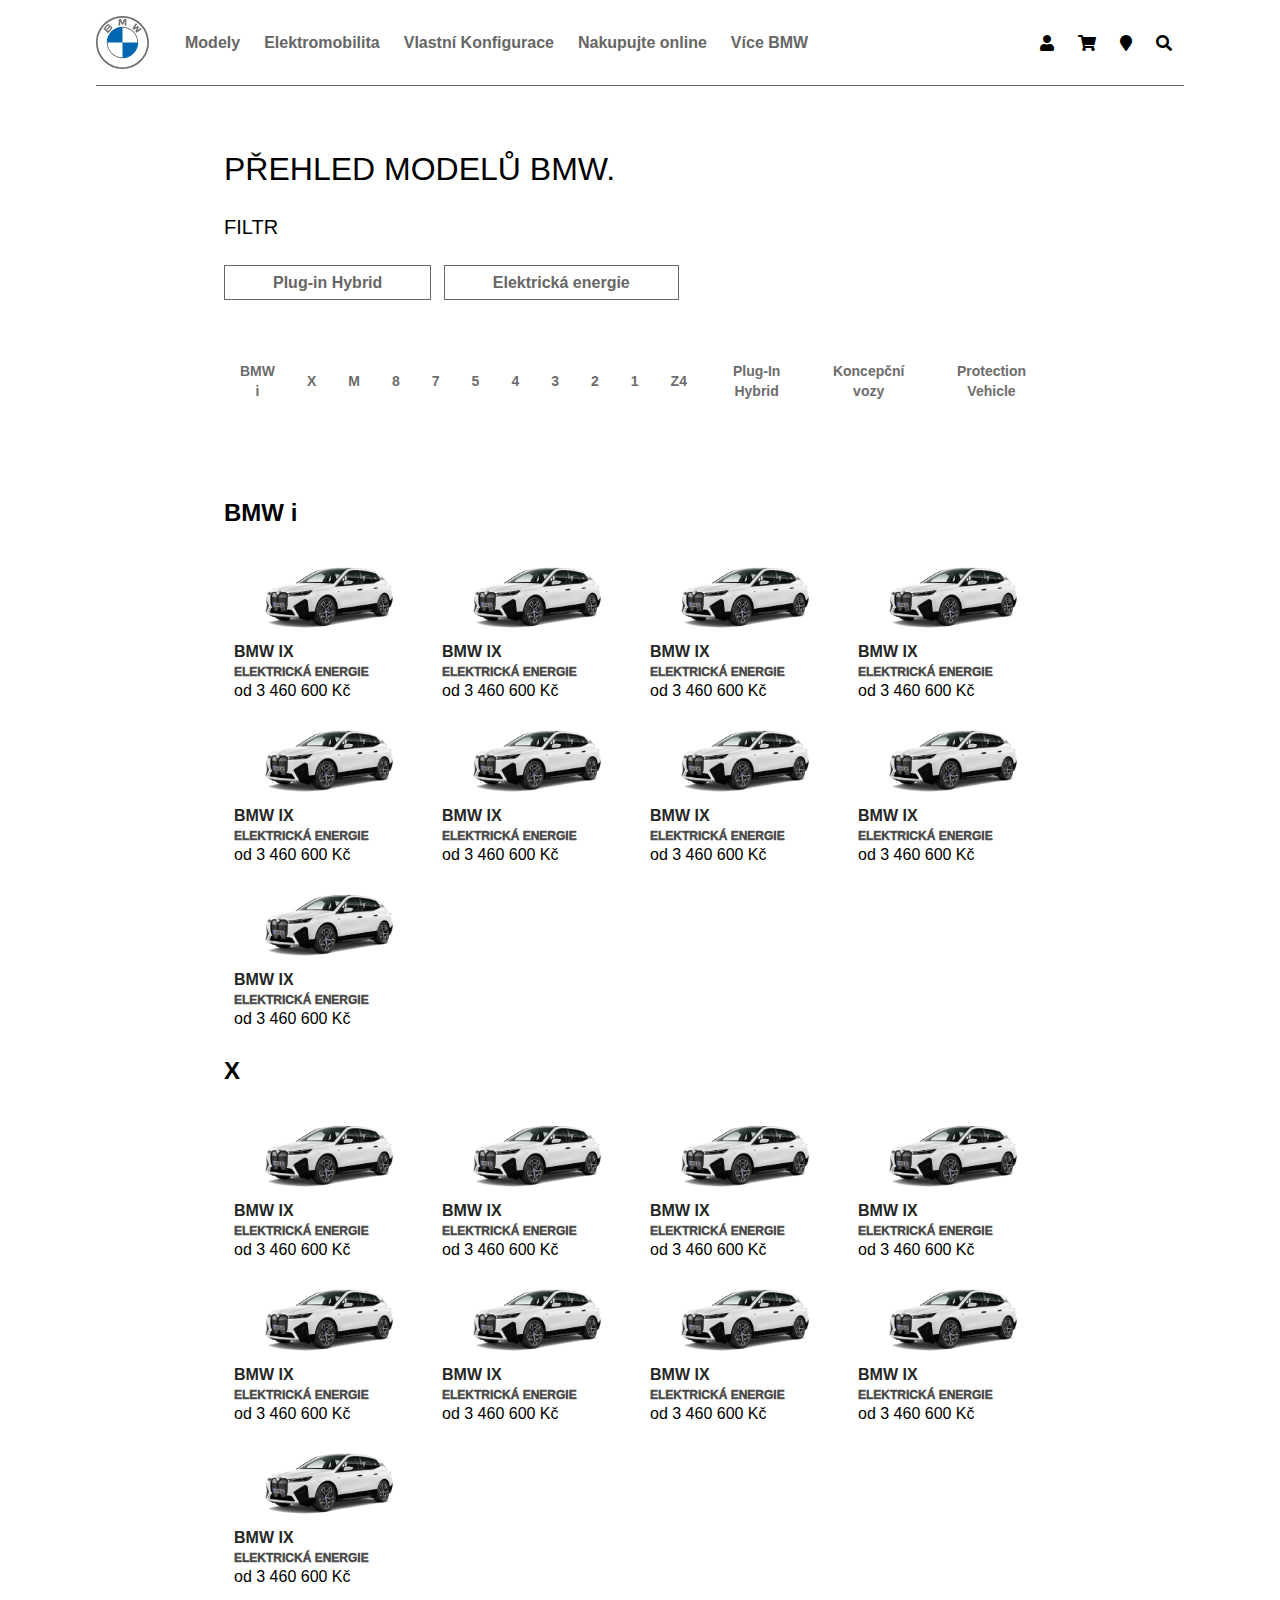
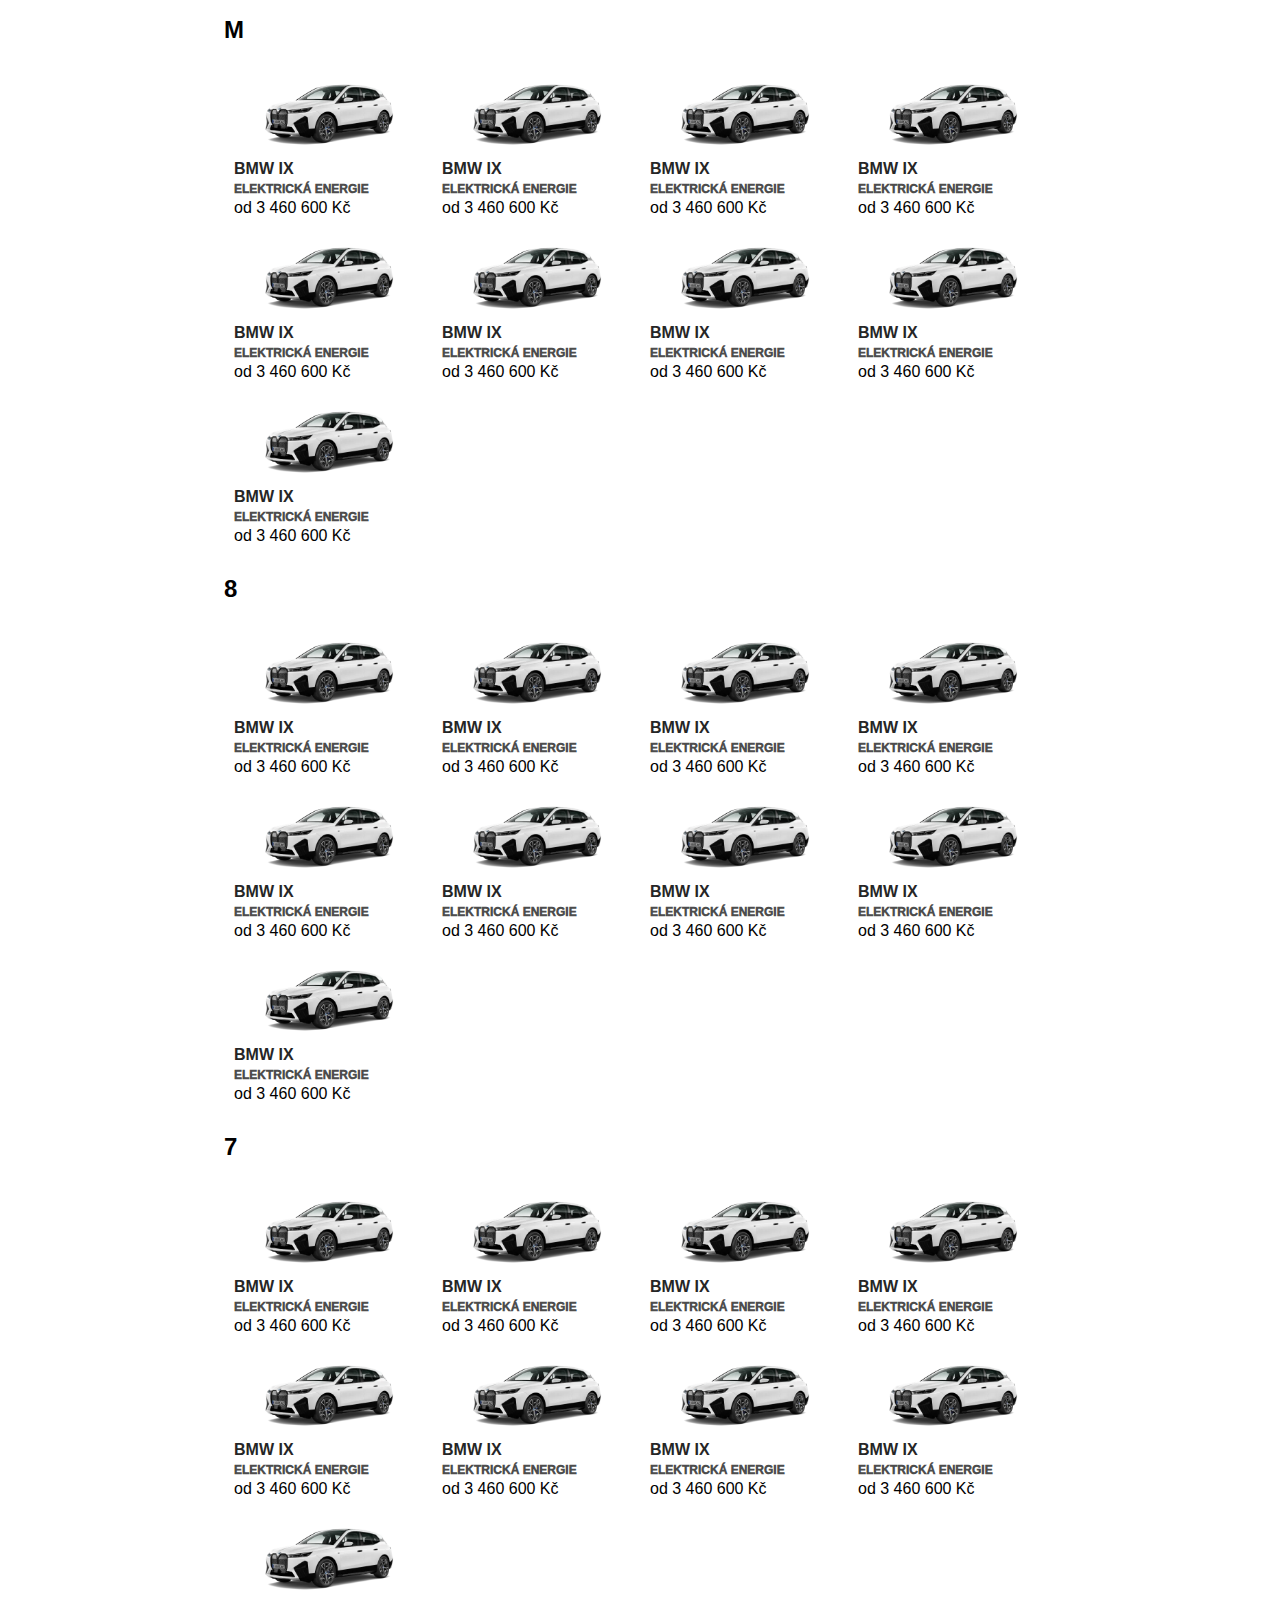
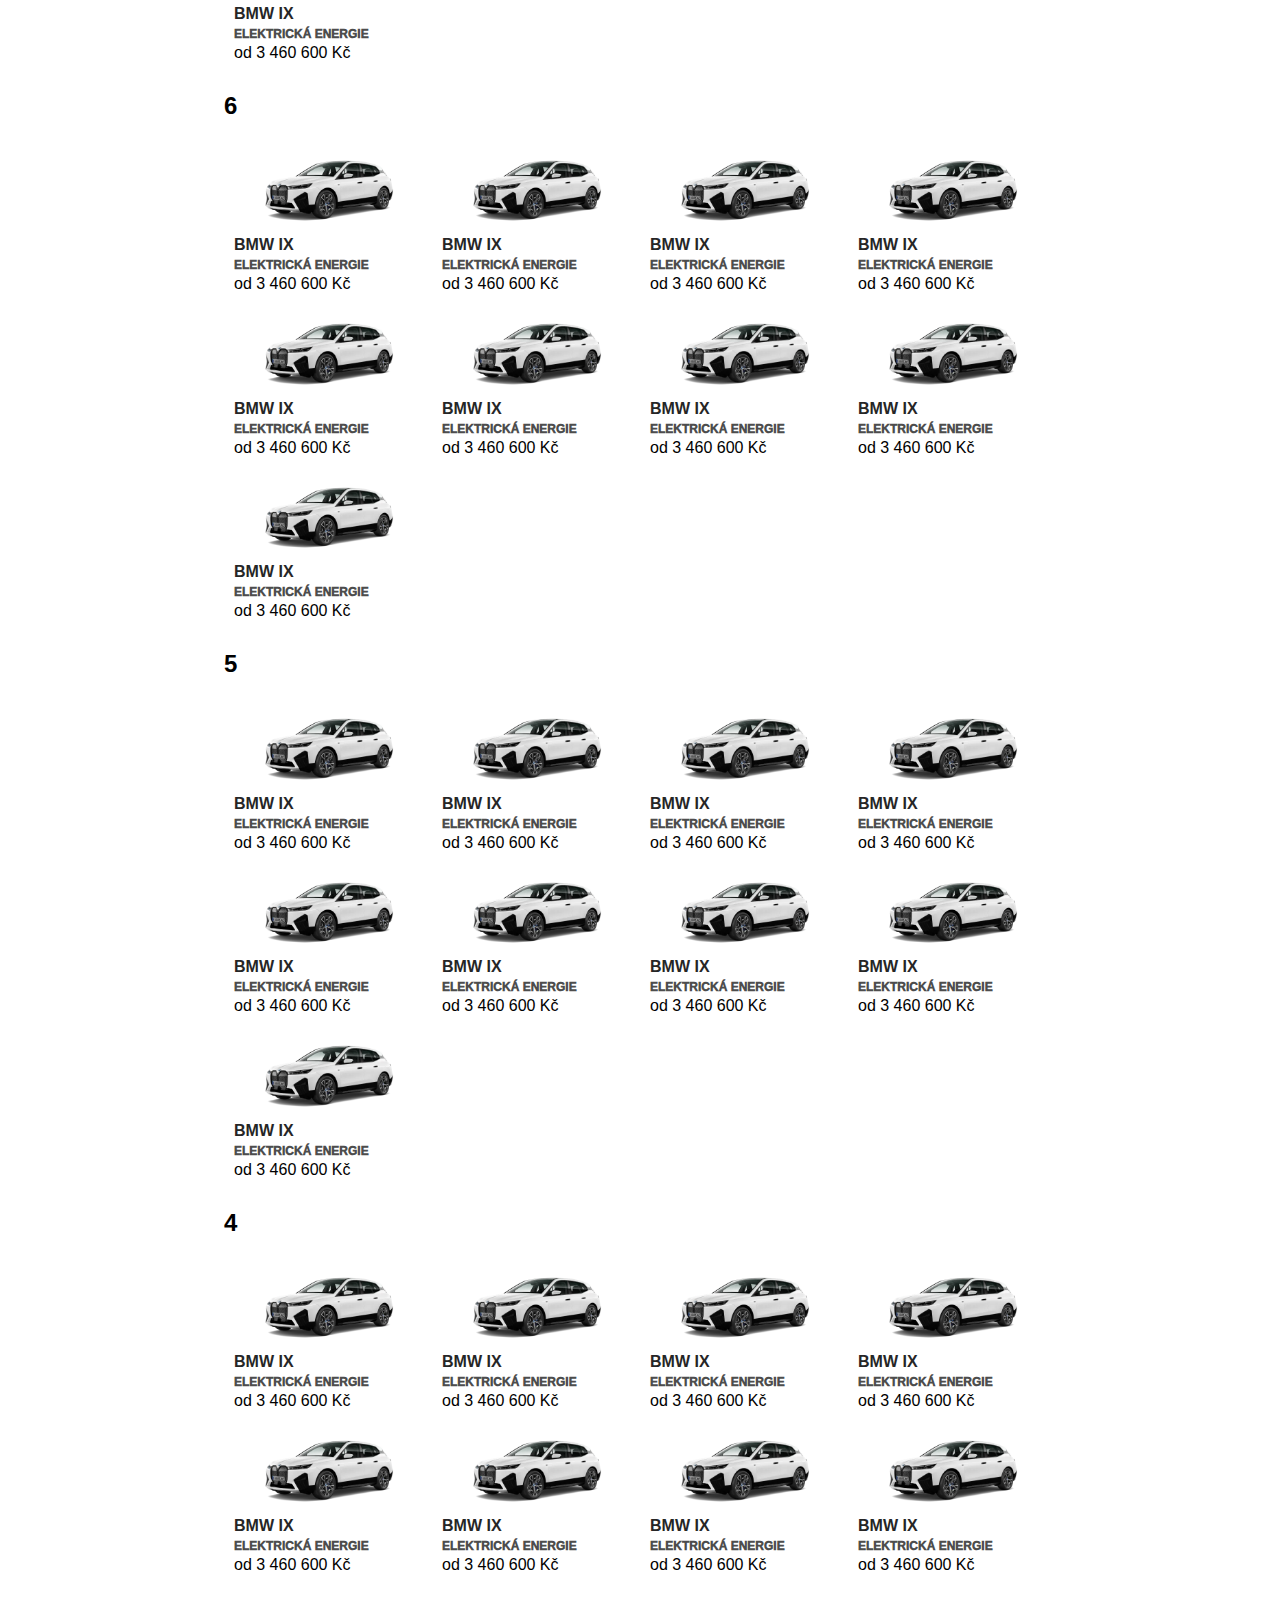
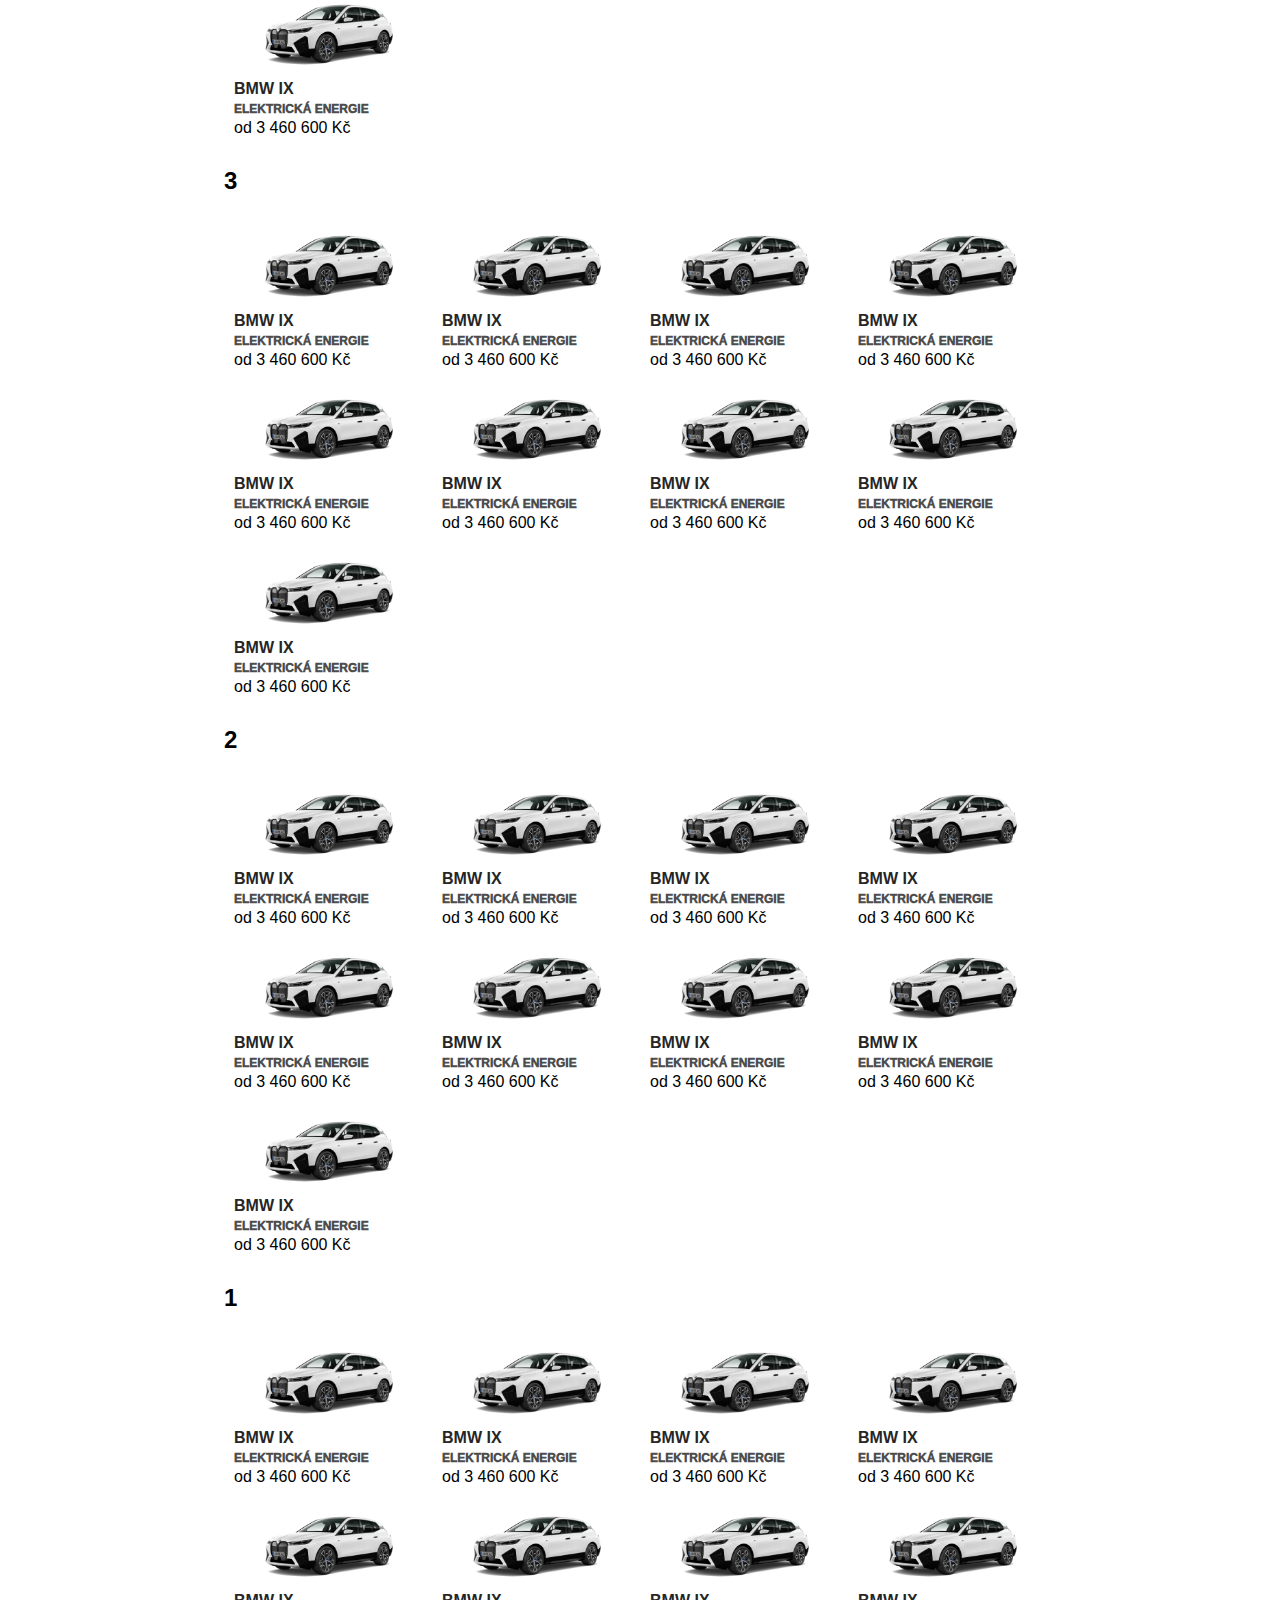
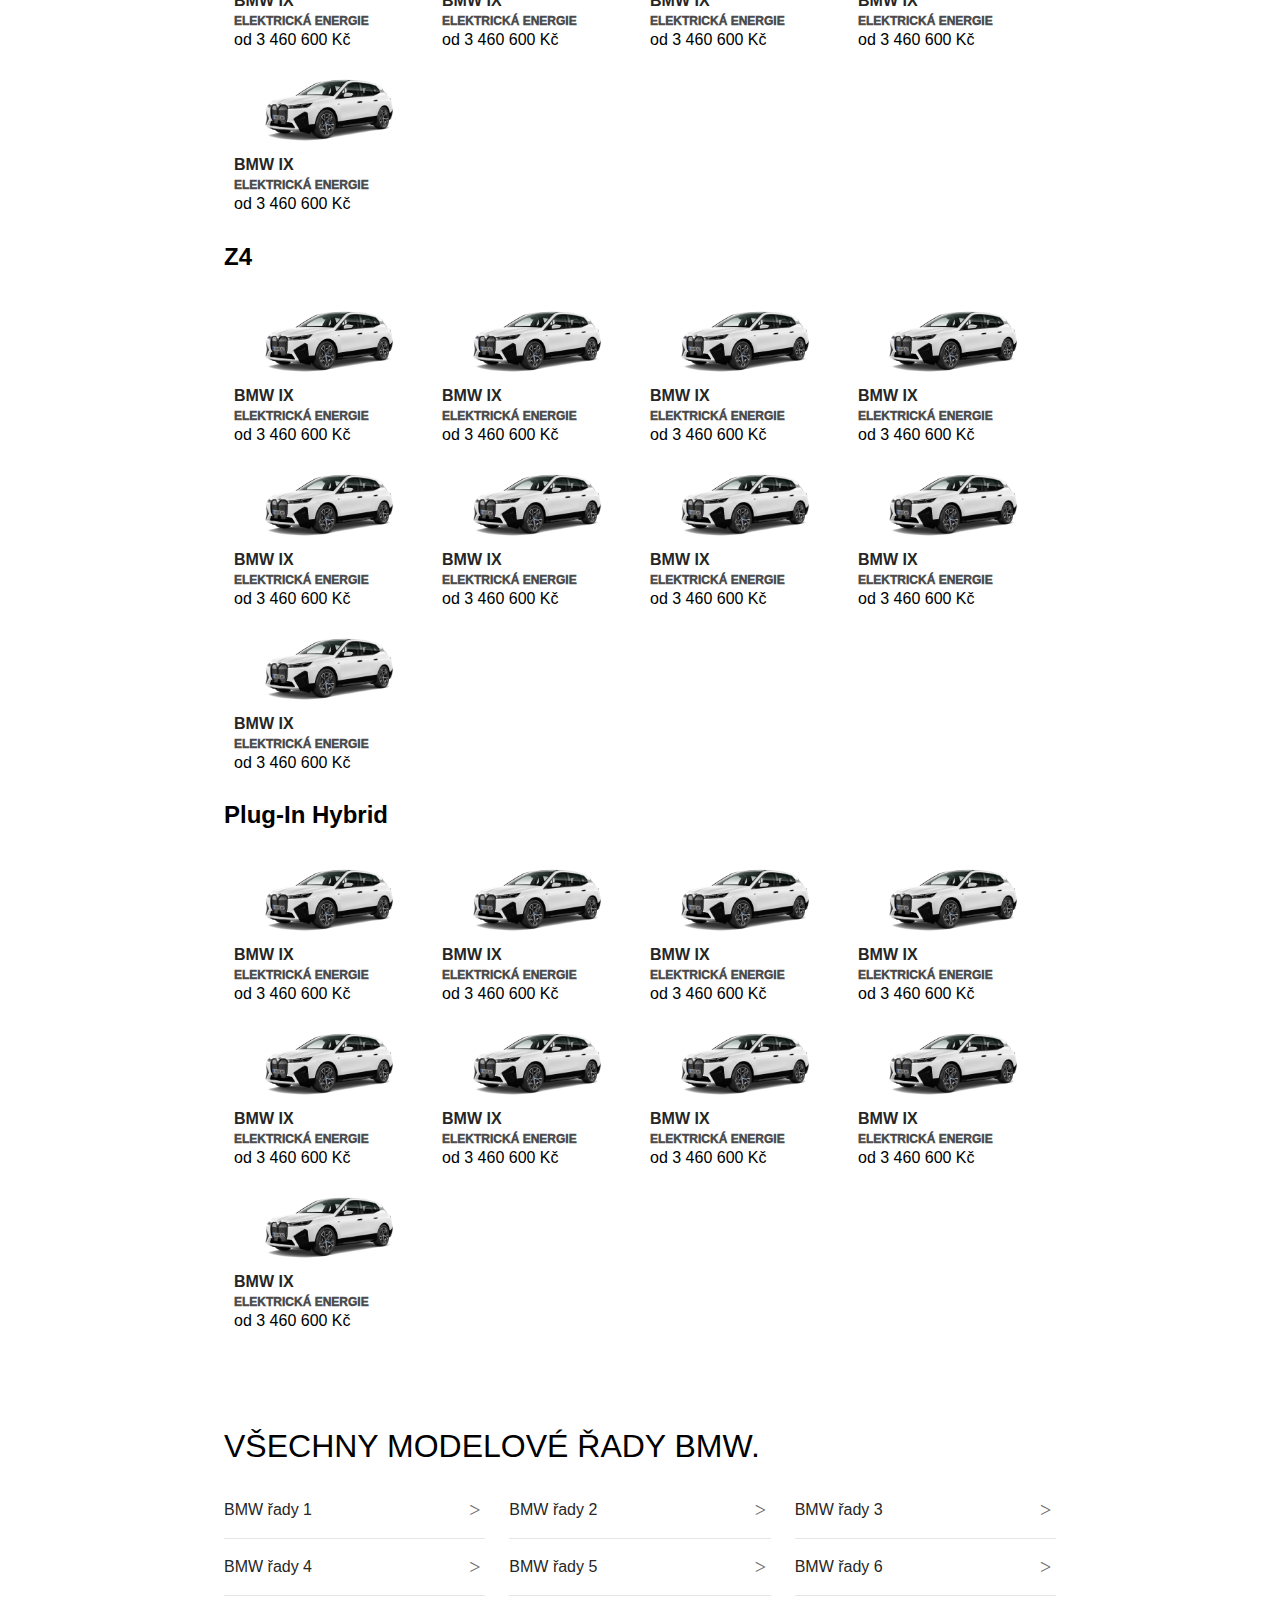
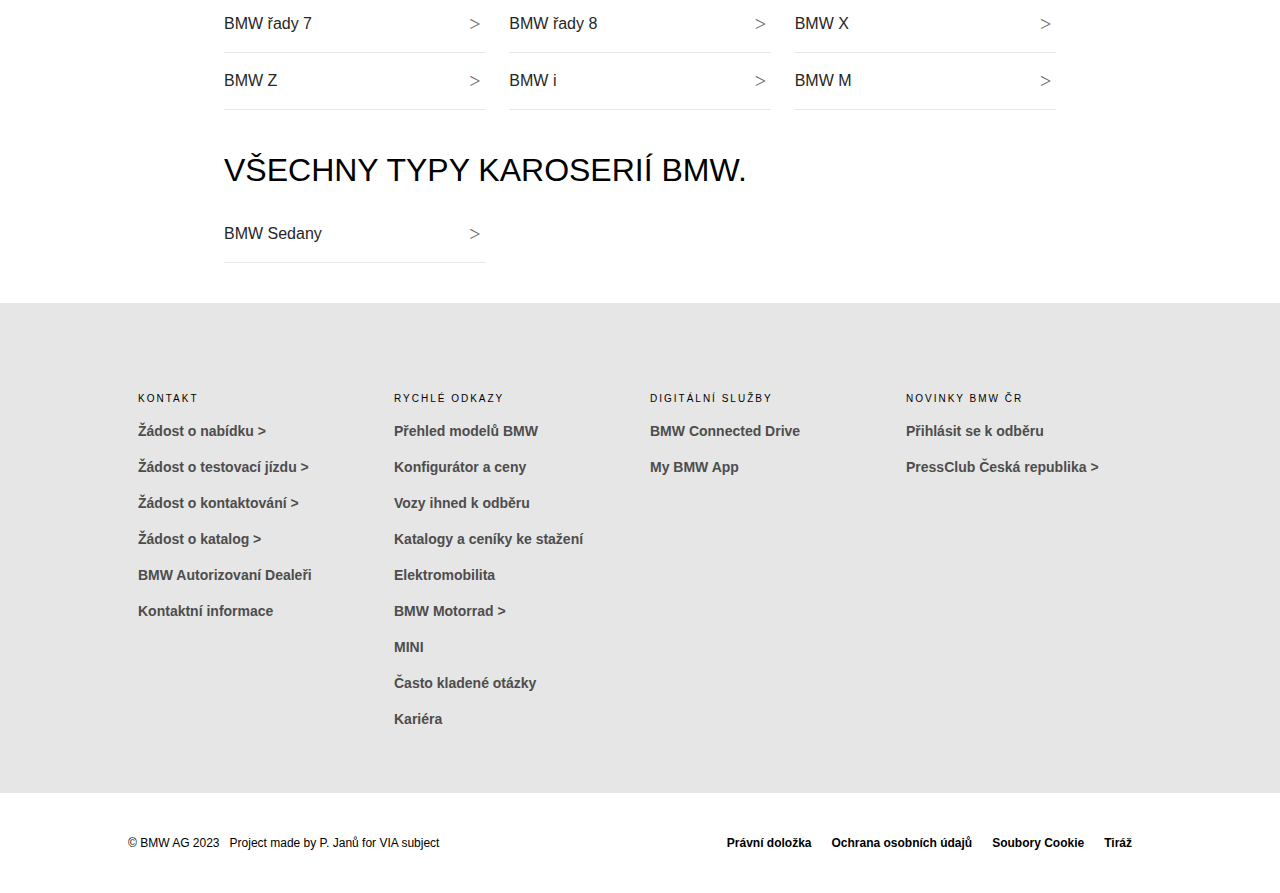
==== commit 0504243a: "Footer done and 2nd page too" ====
--- a/modely.html
+++ b/modely.html
@@ -11,146 +11,146 @@
 <body>
   <div class="marginner">
     <header id="global-nav">
-      <nav class="container">
+        <nav class="container">
         <div id="wrapper">
-          <div class="wrapper">
-          <a href="index.html" class="logo">
-              <img src="pictures/BMW_grey.svg" alt="BMW logo">
-          </a>
-          <ul class="nav-table models">
+            <div class="wrapper">
+            <a href="index.html" class="logo">
+                <img src="pictures/BMW_grey.svg" alt="BMW logo">
+            </a>
+            <ul class="nav-table models">
             <li><a href="#">Modely</a></li>
             <li>
-              <span>Elektromobilita</span>
-              <div>
+                <span>Elektromobilita</span>
+                <div>
                 <div class="electromobility">
-                  <div class="left_side">
+                    <div class="left_side">
                     <img src="pictures/electric_promo_teaser.webp">
                     <p>Svět elektromobility s BMW.</p>
                     <div class="more_info">
-                      Zjistit více
-                    </div>
-                  </div>
-                  <div class="right_side">
+                        Zjistit více
+                    </div>
+                    </div>
+                    <div class="right_side">
                     <h2>BMW i</h2>
                     <div class="itemlist">
-                      <div class="item">
+                        <div class="item">
                         <p class="bodywork">SUV</p>
                         <div class="item_title">
-                          <div>iX</div>
-                          <div class="new">nové</div>
+                            <div>iX</div>
+                            <div class="new">nové</div>
                         </div>
                         <p class="type">M60</p>
                         <img src="pictures/cosySec.webp" />
                         <div class="price_div">
-                          <p>od 3 460 600 Kč</p>
-                          <div class="more_info">Více informací</div>
-                          <div class="configurator">BMW Konfigurátor a ceny</div>
-                        </div>
-                      </div>
-                      <div class="item">
+                            <p>od 3 460 600 Kč</p>
+                            <div class="more_info">Více informací</div>
+                            <div class="configurator">BMW Konfigurátor a ceny</div>
+                        </div>
+                        </div>
+                        <div class="item">
                         <p class="bodywork">SUV</p>
                         <div class="item_title">
-                          <div>iX</div>
-                          <div class="new">nové</div>
+                            <div>iX</div>
+                            <div class="new">nové</div>
                         </div>
                         <p class="type">M60</p>
                         <img src="pictures/cosySec.webp" />
                         <div class="price_div">
-                          <p>od 3 460 600 Kč</p>
-                          <div class="more_info">Více informací</div>
-                          <div class="configurator">BMW Konfigurátor a ceny</div>
-                        </div>
-                      </div>
-                      <div class="item">
+                            <p>od 3 460 600 Kč</p>
+                            <div class="more_info">Více informací</div>
+                            <div class="configurator">BMW Konfigurátor a ceny</div>
+                        </div>
+                        </div>
+                        <div class="item">
                         <p class="bodywork">SUV</p>
                         <div class="item_title">
-                          <div>iX</div>
-                          <div class="new">nové</div>
+                            <div>iX</div>
+                            <div class="new">nové</div>
                         </div>
                         <p class="type">M60</p>
                         <img src="pictures/cosySec.webp" />
                         <div class="price_div">
-                          <p>od 3 460 600 Kč</p>
-                          <div class="more_info">Více informací</div>
-                          <div class="configurator">BMW Konfigurátor a ceny</div>
-                        </div>
-                      </div>
-                      <div class="item">
+                            <p>od 3 460 600 Kč</p>
+                            <div class="more_info">Více informací</div>
+                            <div class="configurator">BMW Konfigurátor a ceny</div>
+                        </div>
+                        </div>
+                        <div class="item">
                         <p class="bodywork">SUV</p>
                         <div class="item_title">
-                          <div>iX</div>
-                          <div class="new">nové</div>
+                            <div>iX</div>
+                            <div class="new">nové</div>
                         </div>
                         <p class="type">M60</p>
                         <img src="pictures/cosySec.webp" />
                         <div class="price_div">
-                          <p>od 3 460 600 Kč</p>
-                          <div class="more_info">Více informací</div>
-                          <div class="configurator">BMW Konfigurátor a ceny</div>
-                        </div>
-                      </div>
-                      <div class="item">
+                            <p>od 3 460 600 Kč</p>
+                            <div class="more_info">Více informací</div>
+                            <div class="configurator">BMW Konfigurátor a ceny</div>
+                        </div>
+                        </div>
+                        <div class="item">
                         <p class="bodywork">SUV</p>
                         <div class="item_title">
-                          <div>iX</div>
-                          <div class="new">nové</div>
+                            <div>iX</div>
+                            <div class="new">nové</div>
                         </div>
                         <p class="type">M60</p>
                         <img src="pictures/cosySec.webp" />
                         <div class="price_div">
-                          <p>od 3 460 600 Kč</p>
-                          <div class="more_info">Více informací</div>
-                          <div class="configurator">BMW Konfigurátor a ceny</div>
-                        </div>
-                      </div>
-                      <div class="item">
+                            <p>od 3 460 600 Kč</p>
+                            <div class="more_info">Více informací</div>
+                            <div class="configurator">BMW Konfigurátor a ceny</div>
+                        </div>
+                        </div>
+                        <div class="item">
                         <p class="bodywork">SUV</p>
                         <div class="item_title">
-                          <div>iX</div>
-                          <div class="new">nové</div>
+                            <div>iX</div>
+                            <div class="new">nové</div>
                         </div>
                         <p class="type">M60</p>
                         <img src="pictures/cosySec.webp" />
                         <div class="price_div">
-                          <p>od 3 460 600 Kč</p>
-                          <div class="more_info">Více informací</div>
-                          <div class="configurator">BMW Konfigurátor a ceny</div>
-                        </div>
-                      </div>
-                      
-                    </div>
-                  </div>
+                            <p>od 3 460 600 Kč</p>
+                            <div class="more_info">Více informací</div>
+                            <div class="configurator">BMW Konfigurátor a ceny</div>
+                        </div>
+                        </div>
+                        
+                    </div>
+                    </div>
                 </div>
-              </div>
+                </div>
             </li>
             <li><a href="#">Vlastní Konfigurace</a></li>
             <li>
-              <span>Nakupujte online</span>
-              <div>
+                <span>Nakupujte online</span>
+                <div>
                 <div class="nakupujte">
-                  <div class="left_side">
+                    <div class="left_side">
                     <div class="online_nakup">
-                      <p class="main">NAKUPUJTE ONLINE</p>
-                      <p class="text">Nové vozy ihned k odběru</p>
-                      <p class="text special" >Ojeté vozy ihned k odběru</p>
-                      <p class="text">Vlastní konfigurace</p>
-                      <p class="text">Financování a Pojištění</p>
-                      <p class="text">Aktuální nabídky financování</p>
-                    </div>
-                  </div>
-                  <div class="right_side">
+                        <p class="main">NAKUPUJTE ONLINE</p>
+                        <p class="text">Nové vozy ihned k odběru</p>
+                        <p class="text special" >Ojeté vozy ihned k odběru</p>
+                        <p class="text">Vlastní konfigurace</p>
+                        <p class="text">Financování a Pojištění</p>
+                        <p class="text">Aktuální nabídky financování</p>
+                    </div>
+                    </div>
+                    <div class="right_side">
                     <img src="pictures/nakupujte_pic.webp"/>
                     <p class="text">Objevte vozy ihned k odběru již nyní připravené u Autorizovaných Dealerů BMW.</p>
                     <p class="better_text">Vstoupit do portálu</p>
-                  </div>  
+                    </div>  
                 </div>
-              </div>
+                </div>
             </li>
             <li>
-              <span>Více BMW</span>
-              <div>
+                <span>Více BMW</span>
+                <div>
                 <div class="vice_bmw">
-                  <div class="box finance">
+                    <div class="box finance">
                     <p class="main">FINANCOVÁNÍ</p>
                     <p class="text">Přehled</p>
                     <p class="text special">Akční nabídky financování BMW</p>
@@ -158,16 +158,16 @@
                     <p class="text">BMW úvěr</p>
                     <p class="text">BMW pojištění</p>
                     <p class="text">Dokumenty ke stažení</p>    
-                  </div> 
-                  <div class="box digital">
+                    </div> 
+                    <div class="box digital">
                     <p class="main">DIGITÁLNÍ SLUŽBY A APLIKACE</p>
                     <p class="text">BMW Connected Drive</p>
                     <p class="text special">BMW Remote Software Upgrade</p>
                     <p class="text">Aplikace My BMW App</p>
                     <p class="text">Přehled aplikací BMW</p>
                     <p class="text">BMW ConnectedDrive Digital Premium</p>  
-                  </div>
-                  <div class="box servis">
+                    </div>
+                    <div class="box servis">
                     <p class="main">SERVIS A SLUŽBY</p>
                     <p class="text">Přehled</p>
                     <p class="text special">BMW Proaktivní zákaznická péče</p>
@@ -176,8 +176,8 @@
                     <p class="text">BMW Opravy a Péče</p> 
                     <p class="text">BMW Certifikované lakovny</p> 
                     <p class="text">Recyklace a zpětný odběr</p>  
-                  </div>
-                  <div class="box techno">
+                    </div>
+                    <div class="box techno">
                     <p class="main">TECHNOLOGIE A INOVACE</p>
                     <p class="text">BMW Vision Neue Klasse</p>
                     <p class="text special">BMW i VISION DEE</p>
@@ -187,29 +187,29 @@
                     <p class="text">BMW Personal CoPilot</p> 
                     <p class="text">BMW Individual</p>  
                     <p class="text">BMW Vývojové centrum ČR</p>  
-                  </div> 
-                  <div class="box korporat">
+                    </div> 
+                    <div class="box korporat">
                     <p class="main">KORPORÁTNÍ A SPECIÁLNÍ PRODEJ</p>
                     <p class="text">Přehled</p>
                     <p class="text special">Korporátní prodej</p>
                     <p class="text">Vozy BMW Protection</p>
                     <p class="text">BMW řady 7 Protection: Přehled</p>
                     <p class="text">Diplomatic Sales</p> 
-                  </div> 
-                  <div class="box Elektromobilita">
+                    </div> 
+                    <div class="box Elektromobilita">
                     <p class="main">ELEKTROMOBILITA</p>
                     <p class="text">Elektrické vozy</p>
                     <p class="text special">Plug-in hybridní vozy</p>
                     <p class="text">Nabíjení</p>
                     <p class="text">Dojezd</p>
-                  </div> 
-                  <div class="box udrzitelnost">
+                    </div> 
+                    <div class="box udrzitelnost">
                     <p class="main">UDRŽITELNOST</p>
                     <p class="text">Přehled</p>
                     <p class="text special">Cirkularita</p>
                     <p class="text">Společenská Odpovědnost</p>
-                  </div> 
-                  <div class="box znacka">
+                    </div> 
+                    <div class="box znacka">
                     <p class="main">ZNAČKA A SPOLEČNOST</p>
                     <p class="text">50 let BMW M</p>
                     <p class="text special">7 Milníků BMW M</p>
@@ -217,16 +217,16 @@
                     <p class="text">Motocykly BMW Motorrad</p>
                     <p class="text">PressClub Česká republika</p> 
                     <p class="text">Kariéra</p> 
-                  </div> 
-                  <div class="box techno">
+                    </div> 
+                    <div class="box techno">
                     <p class="main">ZÁKAZNICKÝ SERVIS</p>
                     <p class="text">Záruky</p>
                     <p class="text special">Asistenční služba</p>
                     <p class="text">Bezpečnostní svolávací akce</p>
                     <p class="text">Kontaktní informace</p>
                     <p class="text">Odběr novinek BMW ČR</p> 
-                  </div> 
-                  <div class="box techno">
+                    </div> 
+                    <div class="box techno">
                     <p class="main">ORIGINÁLNÍ PŘÍSLUŠENSTVÍ</p>
                     <p class="text">Přehled</p>
                     <p class="text special">Kola a pneumatiky</p>
@@ -236,1173 +236,1229 @@
                     <p class="text">Příslušenství pro jaro a léto</p> 
                     <p class="text">BMW Lifestyle</p>  
                     <p class="text">BMW Konfigurátor kol a příslušenství</p>  
-                  </div> 
-                  <div class="box techno">
+                    </div> 
+                    <div class="box techno">
                     <p class="main">BMW CORPORATE</p>
                     <p class="text">Přehled</p>
                     <p class="text special">Správa a řízení</p>
                     <p class="text">Sociální záležitosti</p>
                     <p class="text">Životní prostředí</p>
-                  </div> 
+                    </div> 
                 </div>
-              </div>
+                </div>
             </li>  
-          </ul>
-          </div>
-          <div class="icons">
-            <ul >
-              <li>
-                <a href="#"><i class="fas fa-user"></i></a>
-              </li>
-              <li><a href="#"><i class="fas fa-shopping-cart"></i></a></li>
-              <li><a href="#"><i class="fas fa-map-marker"></i></a></li>
-              <li><a href="#"><i class="fas fa-search"></i></a></li>
             </ul>
-          </div>
+            </div>
+            <div class="icons">
+                <ul>
+                    <li><a href="#"><i class="fas fa-user"></i></a></li>
+                    <li><a href="#"><i class="fas fa-shopping-cart" ></i></a></li>
+                    <li><a href="#"><i class="fas fa-map-marker"></i></a></li>
+                    <li><a href="#"><i class="fas fa-search"></i></a></li>
+                </ul>
+            </div>
         </div> 
-      </nav>
-      <div id="border-nav"></div>
-      <div class="nav_backdrop"></div>
+        </nav>
+        <div id="border-nav"></div>
+        <div class="nav_backdrop"></div>
     </header>
     <div id="main-body">
         <div class="content">
-         <div class="konf_text">
-            <h1>PŘEHLED MODELŮ BMW.</h1>
-         </div>
-         <div class="filtr_content">
+            <div class="konf_text">
+                <h1>PŘEHLED MODELŮ BMW.</h1>
+            </div>
+            <div class="filtr_content">
             <h2 class="filtry">FILTR</h2>  
             <div class="buttons">
                 <a href="#" onclick="FillThen(this)" class="ELOMAN"><span>Plug-in Hybrid</span></a>
                 <a href="#" onclick="FillThen(this)" class="ELOMAN"><span>Elektrická energie</span></a>
-             </div>   
-         </div> 
-         <div class="model_content">
-            <div class="fixed_nav">
-              <div><span>BMW i</span></div>
-              <div><span>X</span></div>
-              <div><span>M</span></div>
-              <div><span>8</span></div>
-              <div><span>7</span></div>
-              <div><span>5</span></div>
-              <div><span>4</span></div>
-              <div><span>3</span></div>
-              <div><span>2</span></div>
-              <div><span>1</span></div>
-              <div><span>Z4</span></div>
-              <div><span>Plug-In Hybrid</span></div>   
-              <div><span>Koncepční vozy</span></div> 
-              <div><span>Protection Vehicle</span></div>  
+                </div>   
+            </div> 
+            <div class="model_content">
+                <div class="fixed_nav">
+                    <div><span>BMW i</span></div>
+                    <div><span>X</span></div>
+                    <div><span>M</span></div>
+                    <div><span>8</span></div>
+                    <div><span>7</span></div>
+                    <div><span>5</span></div>
+                    <div><span>4</span></div>
+                    <div><span>3</span></div>
+                    <div><span>2</span></div>
+                    <div><span>1</span></div>
+                    <div><span>Z4</span></div>
+                    <div><span>Plug-In Hybrid</span></div>   
+                    <div><span>Koncepční vozy</span></div> 
+                    <div><span>Protection Vehicle</span></div>  
+                </div>
+                <div class="car_items">
+                    <h2 class="name">BMW i</h2>
+                    <div class="models"> 
+                        <div class="item_car">
+                            <img src="pictures/cosySec.webp" />
+
+                            <div class="item_title">
+                                <h5>BMW iX</h5>
+                                <span class="new">elektrická energie</span>
+                                <p>od 3 460 600 Kč</p>
+                            </div>
+                        </div> 
+                        <div class="item_car">
+                            <img src="pictures/cosySec.webp" />
+
+                            <div class="item_title">
+                                <h5>BMW iX</h5>
+                                <span class="new">elektrická energie</span>
+                                <p>od 3 460 600 Kč</p>
+                            </div>
+                        </div>  
+                        <div class="item_car">
+                            <img src="pictures/cosySec.webp" />
+
+                            <div class="item_title">
+                                <h5>BMW iX</h5>
+                                <span class="new">elektrická energie</span>
+                                <p>od 3 460 600 Kč</p>
+                            </div>
+                        </div>  
+                        <div class="item_car">
+                            <img src="pictures/cosySec.webp" />
+
+                            <div class="item_title">
+                                <h5>BMW iX</h5>
+                                <span class="new">elektrická energie</span>
+                                <p>od 3 460 600 Kč</p>
+                            </div>
+                        </div>  
+                        <div class="item_car">
+                            <img src="pictures/cosySec.webp" />
+
+                            <div class="item_title">
+                                <h5>BMW iX</h5>
+                                <span class="new">elektrická energie</span>
+                                <p>od 3 460 600 Kč</p>
+                            </div>
+                        </div>  
+                        <div class="item_car">
+                            <img src="pictures/cosySec.webp" />
+
+                            <div class="item_title">
+                                <h5>BMW iX</h5>
+                                <span class="new">elektrická energie</span>
+                                <p>od 3 460 600 Kč</p>
+                            </div>
+                        </div>  
+                        <div class="item_car">
+                            <img src="pictures/cosySec.webp" />
+
+                            <div class="item_title">
+                                <h5>BMW iX</h5>
+                                <span class="new">elektrická energie</span>
+                                <p>od 3 460 600 Kč</p>
+                            </div>
+                        </div>  
+                        <div class="item_car">
+                            <img src="pictures/cosySec.webp" />
+
+                            <div class="item_title">
+                                <h5>BMW iX</h5>
+                                <span class="new">elektrická energie</span>
+                                <p>od 3 460 600 Kč</p>
+                            </div>
+                        </div>  
+                        <div class="item_car">
+                            <img src="pictures/cosySec.webp" />
+
+                            <div class="item_title">
+                                <h5>BMW iX</h5>
+                                <span class="new">elektrická energie</span>
+                                <p>od 3 460 600 Kč</p>
+                            </div>
+                        </div>   
+                    </div>
+                    <h2 class="name">X</h2>
+                    <div class="models">
+                        <div class="item_car">
+                            <img src="pictures/cosySec.webp" />
+
+                            <div class="item_title">
+                                <h5>BMW iX</h5>
+                                <span class="new">elektrická energie</span>
+                                <p>od 3 460 600 Kč</p>
+                            </div>
+                        </div> 
+                        <div class="item_car">
+                            <img src="pictures/cosySec.webp" />
+
+                            <div class="item_title">
+                                <h5>BMW iX</h5>
+                                <span class="new">elektrická energie</span>
+                                <p>od 3 460 600 Kč</p>
+                            </div>
+                        </div>  
+                        <div class="item_car">
+                            <img src="pictures/cosySec.webp" />
+
+                            <div class="item_title">
+                                <h5>BMW iX</h5>
+                                <span class="new">elektrická energie</span>
+                                <p>od 3 460 600 Kč</p>
+                            </div>
+                        </div>  
+                        <div class="item_car">
+                            <img src="pictures/cosySec.webp" />
+
+                            <div class="item_title">
+                                <h5>BMW iX</h5>
+                                <span class="new">elektrická energie</span>
+                                <p>od 3 460 600 Kč</p>
+                            </div>
+                        </div>  
+                        <div class="item_car">
+                            <img src="pictures/cosySec.webp" />
+
+                            <div class="item_title">
+                                <h5>BMW iX</h5>
+                                <span class="new">elektrická energie</span>
+                                <p>od 3 460 600 Kč</p>
+                            </div>
+                        </div>  
+                        <div class="item_car">
+                            <img src="pictures/cosySec.webp" />
+
+                            <div class="item_title">
+                                <h5>BMW iX</h5>
+                                <span class="new">elektrická energie</span>
+                                <p>od 3 460 600 Kč</p>
+                            </div>
+                        </div>  
+                        <div class="item_car">
+                            <img src="pictures/cosySec.webp" />
+
+                            <div class="item_title">
+                                <h5>BMW iX</h5>
+                                <span class="new">elektrická energie</span>
+                                <p>od 3 460 600 Kč</p>
+                            </div>
+                        </div>  
+                        <div class="item_car">
+                            <img src="pictures/cosySec.webp" />
+
+                            <div class="item_title">
+                                <h5>BMW iX</h5>
+                                <span class="new">elektrická energie</span>
+                                <p>od 3 460 600 Kč</p>
+                            </div>
+                        </div>  
+                        <div class="item_car">
+                            <img src="pictures/cosySec.webp" />
+
+                            <div class="item_title">
+                                <h5>BMW iX</h5>
+                                <span class="new">elektrická energie</span>
+                                <p>od 3 460 600 Kč</p>
+                            </div>
+                        </div> 
+                    </div>
+                    <h2 class="name">M</h2>
+                    <div class="models">
+                        <div class="item_car">
+                            <img src="pictures/cosySec.webp" />
+
+                            <div class="item_title">
+                                <h5>BMW iX</h5>
+                                <span class="new">elektrická energie</span>
+                                <p>od 3 460 600 Kč</p>
+                            </div>
+                        </div> 
+                        <div class="item_car">
+                            <img src="pictures/cosySec.webp" />
+
+                            <div class="item_title">
+                                <h5>BMW iX</h5>
+                                <span class="new">elektrická energie</span>
+                                <p>od 3 460 600 Kč</p>
+                            </div>
+                        </div>  
+                        <div class="item_car">
+                            <img src="pictures/cosySec.webp" />
+
+                            <div class="item_title">
+                                <h5>BMW iX</h5>
+                                <span class="new">elektrická energie</span>
+                                <p>od 3 460 600 Kč</p>
+                            </div>
+                        </div>  
+                        <div class="item_car">
+                            <img src="pictures/cosySec.webp" />
+
+                            <div class="item_title">
+                                <h5>BMW iX</h5>
+                                <span class="new">elektrická energie</span>
+                                <p>od 3 460 600 Kč</p>
+                            </div>
+                        </div>  
+                        <div class="item_car">
+                            <img src="pictures/cosySec.webp" />
+
+                            <div class="item_title">
+                                <h5>BMW iX</h5>
+                                <span class="new">elektrická energie</span>
+                                <p>od 3 460 600 Kč</p>
+                            </div>
+                        </div>  
+                        <div class="item_car">
+                            <img src="pictures/cosySec.webp" />
+
+                            <div class="item_title">
+                                <h5>BMW iX</h5>
+                                <span class="new">elektrická energie</span>
+                                <p>od 3 460 600 Kč</p>
+                            </div>
+                        </div>  
+                        <div class="item_car">
+                            <img src="pictures/cosySec.webp" />
+
+                            <div class="item_title">
+                                <h5>BMW iX</h5>
+                                <span class="new">elektrická energie</span>
+                                <p>od 3 460 600 Kč</p>
+                            </div>
+                        </div>  
+                        <div class="item_car">
+                            <img src="pictures/cosySec.webp" />
+
+                            <div class="item_title">
+                                <h5>BMW iX</h5>
+                                <span class="new">elektrická energie</span>
+                                <p>od 3 460 600 Kč</p>
+                            </div>
+                        </div>  
+                        <div class="item_car">
+                            <img src="pictures/cosySec.webp" />
+
+                            <div class="item_title">
+                                <h5>BMW iX</h5>
+                                <span class="new">elektrická energie</span>
+                                <p>od 3 460 600 Kč</p>
+                            </div>
+                        </div> 
+                    </div>
+                    <h2 class="name">8</h2>
+                    <div class="models">
+                        <div class="item_car">
+                            <img src="pictures/cosySec.webp" />
+
+                            <div class="item_title">
+                                <h5>BMW iX</h5>
+                                <span class="new">elektrická energie</span>
+                                <p>od 3 460 600 Kč</p>
+                            </div>
+                        </div> 
+                        <div class="item_car">
+                            <img src="pictures/cosySec.webp" />
+
+                            <div class="item_title">
+                                <h5>BMW iX</h5>
+                                <span class="new">elektrická energie</span>
+                                <p>od 3 460 600 Kč</p>
+                            </div>
+                        </div>  
+                        <div class="item_car">
+                            <img src="pictures/cosySec.webp" />
+
+                            <div class="item_title">
+                                <h5>BMW iX</h5>
+                                <span class="new">elektrická energie</span>
+                                <p>od 3 460 600 Kč</p>
+                            </div>
+                        </div>  
+                        <div class="item_car">
+                            <img src="pictures/cosySec.webp" />
+
+                            <div class="item_title">
+                                <h5>BMW iX</h5>
+                                <span class="new">elektrická energie</span>
+                                <p>od 3 460 600 Kč</p>
+                            </div>
+                        </div>  
+                        <div class="item_car">
+                            <img src="pictures/cosySec.webp" />
+
+                            <div class="item_title">
+                                <h5>BMW iX</h5>
+                                <span class="new">elektrická energie</span>
+                                <p>od 3 460 600 Kč</p>
+                            </div>
+                        </div>  
+                        <div class="item_car">
+                            <img src="pictures/cosySec.webp" />
+
+                            <div class="item_title">
+                                <h5>BMW iX</h5>
+                                <span class="new">elektrická energie</span>
+                                <p>od 3 460 600 Kč</p>
+                            </div>
+                        </div>  
+                        <div class="item_car">
+                            <img src="pictures/cosySec.webp" />
+
+                            <div class="item_title">
+                                <h5>BMW iX</h5>
+                                <span class="new">elektrická energie</span>
+                                <p>od 3 460 600 Kč</p>
+                            </div>
+                        </div>  
+                        <div class="item_car">
+                            <img src="pictures/cosySec.webp" />
+
+                            <div class="item_title">
+                                <h5>BMW iX</h5>
+                                <span class="new">elektrická energie</span>
+                                <p>od 3 460 600 Kč</p>
+                            </div>
+                        </div>  
+                        <div class="item_car">
+                            <img src="pictures/cosySec.webp" />
+
+                            <div class="item_title">
+                                <h5>BMW iX</h5>
+                                <span class="new">elektrická energie</span>
+                                <p>od 3 460 600 Kč</p>
+                            </div>
+                        </div> 
+                    </div>
+                    <h2 class="name">7</h2>
+                    <div class="models">
+                        <div class="item_car">
+                            <img src="pictures/cosySec.webp" />
+
+                            <div class="item_title">
+                                <h5>BMW iX</h5>
+                                <span class="new">elektrická energie</span>
+                                <p>od 3 460 600 Kč</p>
+                            </div>
+                        </div> 
+                        <div class="item_car">
+                            <img src="pictures/cosySec.webp" />
+
+                            <div class="item_title">
+                                <h5>BMW iX</h5>
+                                <span class="new">elektrická energie</span>
+                                <p>od 3 460 600 Kč</p>
+                            </div>
+                        </div>  
+                        <div class="item_car">
+                            <img src="pictures/cosySec.webp" />
+
+                            <div class="item_title">
+                                <h5>BMW iX</h5>
+                                <span class="new">elektrická energie</span>
+                                <p>od 3 460 600 Kč</p>
+                            </div>
+                        </div>  
+                        <div class="item_car">
+                            <img src="pictures/cosySec.webp" />
+
+                            <div class="item_title">
+                                <h5>BMW iX</h5>
+                                <span class="new">elektrická energie</span>
+                                <p>od 3 460 600 Kč</p>
+                            </div>
+                        </div>  
+                        <div class="item_car">
+                            <img src="pictures/cosySec.webp" />
+
+                            <div class="item_title">
+                                <h5>BMW iX</h5>
+                                <span class="new">elektrická energie</span>
+                                <p>od 3 460 600 Kč</p>
+                            </div>
+                        </div>  
+                        <div class="item_car">
+                            <img src="pictures/cosySec.webp" />
+
+                            <div class="item_title">
+                                <h5>BMW iX</h5>
+                                <span class="new">elektrická energie</span>
+                                <p>od 3 460 600 Kč</p>
+                            </div>
+                        </div>  
+                        <div class="item_car">
+                            <img src="pictures/cosySec.webp" />
+
+                            <div class="item_title">
+                                <h5>BMW iX</h5>
+                                <span class="new">elektrická energie</span>
+                                <p>od 3 460 600 Kč</p>
+                            </div>
+                        </div>  
+                        <div class="item_car">
+                            <img src="pictures/cosySec.webp" />
+
+                            <div class="item_title">
+                                <h5>BMW iX</h5>
+                                <span class="new">elektrická energie</span>
+                                <p>od 3 460 600 Kč</p>
+                            </div>
+                        </div>  
+                        <div class="item_car">
+                            <img src="pictures/cosySec.webp" />
+
+                            <div class="item_title">
+                                <h5>BMW iX</h5>
+                                <span class="new">elektrická energie</span>
+                                <p>od 3 460 600 Kč</p>
+                            </div>
+                        </div> 
+                    </div>
+                    <h2 class="name">6</h2>
+                    <div class="models">
+                        <div class="item_car">
+                            <img src="pictures/cosySec.webp" />
+
+                            <div class="item_title">
+                                <h5>BMW iX</h5>
+                                <span class="new">elektrická energie</span>
+                                <p>od 3 460 600 Kč</p>
+                            </div>
+                        </div> 
+                        <div class="item_car">
+                            <img src="pictures/cosySec.webp" />
+
+                            <div class="item_title">
+                                <h5>BMW iX</h5>
+                                <span class="new">elektrická energie</span>
+                                <p>od 3 460 600 Kč</p>
+                            </div>
+                        </div>  
+                        <div class="item_car">
+                            <img src="pictures/cosySec.webp" />
+
+                            <div class="item_title">
+                                <h5>BMW iX</h5>
+                                <span class="new">elektrická energie</span>
+                                <p>od 3 460 600 Kč</p>
+                            </div>
+                        </div>  
+                        <div class="item_car">
+                            <img src="pictures/cosySec.webp" />
+
+                            <div class="item_title">
+                                <h5>BMW iX</h5>
+                                <span class="new">elektrická energie</span>
+                                <p>od 3 460 600 Kč</p>
+                            </div>
+                        </div>  
+                        <div class="item_car">
+                            <img src="pictures/cosySec.webp" />
+
+                            <div class="item_title">
+                                <h5>BMW iX</h5>
+                                <span class="new">elektrická energie</span>
+                                <p>od 3 460 600 Kč</p>
+                            </div>
+                        </div>  
+                        <div class="item_car">
+                            <img src="pictures/cosySec.webp" />
+
+                            <div class="item_title">
+                                <h5>BMW iX</h5>
+                                <span class="new">elektrická energie</span>
+                                <p>od 3 460 600 Kč</p>
+                            </div>
+                        </div>  
+                        <div class="item_car">
+                            <img src="pictures/cosySec.webp" />
+
+                            <div class="item_title">
+                                <h5>BMW iX</h5>
+                                <span class="new">elektrická energie</span>
+                                <p>od 3 460 600 Kč</p>
+                            </div>
+                        </div>  
+                        <div class="item_car">
+                            <img src="pictures/cosySec.webp" />
+
+                            <div class="item_title">
+                                <h5>BMW iX</h5>
+                                <span class="new">elektrická energie</span>
+                                <p>od 3 460 600 Kč</p>
+                            </div>
+                        </div>  
+                        <div class="item_car">
+                            <img src="pictures/cosySec.webp" />
+
+                            <div class="item_title">
+                                <h5>BMW iX</h5>
+                                <span class="new">elektrická energie</span>
+                                <p>od 3 460 600 Kč</p>
+                            </div>
+                        </div> 
+                    </div>
+                    <h2 class="name">5</h2>
+                    <div class="models">
+                        <div class="item_car">
+                            <img src="pictures/cosySec.webp" />
+
+                            <div class="item_title">
+                                <h5>BMW iX</h5>
+                                <span class="new">elektrická energie</span>
+                                <p>od 3 460 600 Kč</p>
+                            </div>
+                        </div> 
+                        <div class="item_car">
+                            <img src="pictures/cosySec.webp" />
+
+                            <div class="item_title">
+                                <h5>BMW iX</h5>
+                                <span class="new">elektrická energie</span>
+                                <p>od 3 460 600 Kč</p>
+                            </div>
+                        </div>  
+                        <div class="item_car">
+                            <img src="pictures/cosySec.webp" />
+
+                            <div class="item_title">
+                                <h5>BMW iX</h5>
+                                <span class="new">elektrická energie</span>
+                                <p>od 3 460 600 Kč</p>
+                            </div>
+                        </div>  
+                        <div class="item_car">
+                            <img src="pictures/cosySec.webp" />
+
+                            <div class="item_title">
+                                <h5>BMW iX</h5>
+                                <span class="new">elektrická energie</span>
+                                <p>od 3 460 600 Kč</p>
+                            </div>
+                        </div>  
+                        <div class="item_car">
+                            <img src="pictures/cosySec.webp" />
+
+                            <div class="item_title">
+                                <h5>BMW iX</h5>
+                                <span class="new">elektrická energie</span>
+                                <p>od 3 460 600 Kč</p>
+                            </div>
+                        </div>  
+                        <div class="item_car">
+                            <img src="pictures/cosySec.webp" />
+
+                            <div class="item_title">
+                                <h5>BMW iX</h5>
+                                <span class="new">elektrická energie</span>
+                                <p>od 3 460 600 Kč</p>
+                            </div>
+                        </div>  
+                        <div class="item_car">
+                            <img src="pictures/cosySec.webp" />
+
+                            <div class="item_title">
+                                <h5>BMW iX</h5>
+                                <span class="new">elektrická energie</span>
+                                <p>od 3 460 600 Kč</p>
+                            </div>
+                        </div>  
+                        <div class="item_car">
+                            <img src="pictures/cosySec.webp" />
+
+                            <div class="item_title">
+                                <h5>BMW iX</h5>
+                                <span class="new">elektrická energie</span>
+                                <p>od 3 460 600 Kč</p>
+                            </div>
+                        </div>  
+                        <div class="item_car">
+                            <img src="pictures/cosySec.webp" />
+
+                            <div class="item_title">
+                                <h5>BMW iX</h5>
+                                <span class="new">elektrická energie</span>
+                                <p>od 3 460 600 Kč</p>
+                            </div>
+                        </div> 
+                    </div>
+                    <h2 class="name">4</h2>
+                    <div class="models">
+                        <div class="item_car">
+                            <img src="pictures/cosySec.webp" />
+
+                            <div class="item_title">
+                                <h5>BMW iX</h5>
+                                <span class="new">elektrická energie</span>
+                                <p>od 3 460 600 Kč</p>
+                            </div>
+                        </div> 
+                        <div class="item_car">
+                            <img src="pictures/cosySec.webp" />
+
+                            <div class="item_title">
+                                <h5>BMW iX</h5>
+                                <span class="new">elektrická energie</span>
+                                <p>od 3 460 600 Kč</p>
+                            </div>
+                        </div>  
+                        <div class="item_car">
+                            <img src="pictures/cosySec.webp" />
+
+                            <div class="item_title">
+                                <h5>BMW iX</h5>
+                                <span class="new">elektrická energie</span>
+                                <p>od 3 460 600 Kč</p>
+                            </div>
+                        </div>  
+                        <div class="item_car">
+                            <img src="pictures/cosySec.webp" />
+
+                            <div class="item_title">
+                                <h5>BMW iX</h5>
+                                <span class="new">elektrická energie</span>
+                                <p>od 3 460 600 Kč</p>
+                            </div>
+                        </div>  
+                        <div class="item_car">
+                            <img src="pictures/cosySec.webp" />
+
+                            <div class="item_title">
+                                <h5>BMW iX</h5>
+                                <span class="new">elektrická energie</span>
+                                <p>od 3 460 600 Kč</p>
+                            </div>
+                        </div>  
+                        <div class="item_car">
+                            <img src="pictures/cosySec.webp" />
+
+                            <div class="item_title">
+                                <h5>BMW iX</h5>
+                                <span class="new">elektrická energie</span>
+                                <p>od 3 460 600 Kč</p>
+                            </div>
+                        </div>  
+                        <div class="item_car">
+                            <img src="pictures/cosySec.webp" />
+
+                            <div class="item_title">
+                                <h5>BMW iX</h5>
+                                <span class="new">elektrická energie</span>
+                                <p>od 3 460 600 Kč</p>
+                            </div>
+                        </div>  
+                        <div class="item_car">
+                            <img src="pictures/cosySec.webp" />
+
+                            <div class="item_title">
+                                <h5>BMW iX</h5>
+                                <span class="new">elektrická energie</span>
+                                <p>od 3 460 600 Kč</p>
+                            </div>
+                        </div>  
+                        <div class="item_car">
+                            <img src="pictures/cosySec.webp" />
+
+                            <div class="item_title">
+                                <h5>BMW iX</h5>
+                                <span class="new">elektrická energie</span>
+                                <p>od 3 460 600 Kč</p>
+                            </div>
+                        </div> 
+                    </div>
+                    <h2 class="name">3</h2>
+                    <div class="models">
+                        <div class="item_car">
+                            <img src="pictures/cosySec.webp" />
+
+                            <div class="item_title">
+                                <h5>BMW iX</h5>
+                                <span class="new">elektrická energie</span>
+                                <p>od 3 460 600 Kč</p>
+                            </div>
+                        </div> 
+                        <div class="item_car">
+                            <img src="pictures/cosySec.webp" />
+
+                            <div class="item_title">
+                                <h5>BMW iX</h5>
+                                <span class="new">elektrická energie</span>
+                                <p>od 3 460 600 Kč</p>
+                            </div>
+                        </div>  
+                        <div class="item_car">
+                            <img src="pictures/cosySec.webp" />
+
+                            <div class="item_title">
+                                <h5>BMW iX</h5>
+                                <span class="new">elektrická energie</span>
+                                <p>od 3 460 600 Kč</p>
+                            </div>
+                        </div>  
+                        <div class="item_car">
+                            <img src="pictures/cosySec.webp" />
+
+                            <div class="item_title">
+                                <h5>BMW iX</h5>
+                                <span class="new">elektrická energie</span>
+                                <p>od 3 460 600 Kč</p>
+                            </div>
+                        </div>  
+                        <div class="item_car">
+                            <img src="pictures/cosySec.webp" />
+
+                            <div class="item_title">
+                                <h5>BMW iX</h5>
+                                <span class="new">elektrická energie</span>
+                                <p>od 3 460 600 Kč</p>
+                            </div>
+                        </div>  
+                        <div class="item_car">
+                            <img src="pictures/cosySec.webp" />
+
+                            <div class="item_title">
+                                <h5>BMW iX</h5>
+                                <span class="new">elektrická energie</span>
+                                <p>od 3 460 600 Kč</p>
+                            </div>
+                        </div>  
+                        <div class="item_car">
+                            <img src="pictures/cosySec.webp" />
+
+                            <div class="item_title">
+                                <h5>BMW iX</h5>
+                                <span class="new">elektrická energie</span>
+                                <p>od 3 460 600 Kč</p>
+                            </div>
+                        </div>  
+                        <div class="item_car">
+                            <img src="pictures/cosySec.webp" />
+
+                            <div class="item_title">
+                                <h5>BMW iX</h5>
+                                <span class="new">elektrická energie</span>
+                                <p>od 3 460 600 Kč</p>
+                            </div>
+                        </div>  
+                        <div class="item_car">
+                            <img src="pictures/cosySec.webp" />
+
+                            <div class="item_title">
+                                <h5>BMW iX</h5>
+                                <span class="new">elektrická energie</span>
+                                <p>od 3 460 600 Kč</p>
+                            </div>
+                        </div> 
+                    </div>
+                    <h2 class="name">2</h2>
+                    <div class="models">
+                        <div class="item_car">
+                            <img src="pictures/cosySec.webp" />
+
+                            <div class="item_title">
+                                <h5>BMW iX</h5>
+                                <span class="new">elektrická energie</span>
+                                <p>od 3 460 600 Kč</p>
+                            </div>
+                        </div> 
+                        <div class="item_car">
+                            <img src="pictures/cosySec.webp" />
+
+                            <div class="item_title">
+                                <h5>BMW iX</h5>
+                                <span class="new">elektrická energie</span>
+                                <p>od 3 460 600 Kč</p>
+                            </div>
+                        </div>  
+                        <div class="item_car">
+                            <img src="pictures/cosySec.webp" />
+
+                            <div class="item_title">
+                                <h5>BMW iX</h5>
+                                <span class="new">elektrická energie</span>
+                                <p>od 3 460 600 Kč</p>
+                            </div>
+                        </div>  
+                        <div class="item_car">
+                            <img src="pictures/cosySec.webp" />
+
+                            <div class="item_title">
+                                <h5>BMW iX</h5>
+                                <span class="new">elektrická energie</span>
+                                <p>od 3 460 600 Kč</p>
+                            </div>
+                        </div>  
+                        <div class="item_car">
+                            <img src="pictures/cosySec.webp" />
+
+                            <div class="item_title">
+                                <h5>BMW iX</h5>
+                                <span class="new">elektrická energie</span>
+                                <p>od 3 460 600 Kč</p>
+                            </div>
+                        </div>  
+                        <div class="item_car">
+                            <img src="pictures/cosySec.webp" />
+
+                            <div class="item_title">
+                                <h5>BMW iX</h5>
+                                <span class="new">elektrická energie</span>
+                                <p>od 3 460 600 Kč</p>
+                            </div>
+                        </div>  
+                        <div class="item_car">
+                            <img src="pictures/cosySec.webp" />
+
+                            <div class="item_title">
+                                <h5>BMW iX</h5>
+                                <span class="new">elektrická energie</span>
+                                <p>od 3 460 600 Kč</p>
+                            </div>
+                        </div>  
+                        <div class="item_car">
+                            <img src="pictures/cosySec.webp" />
+
+                            <div class="item_title">
+                                <h5>BMW iX</h5>
+                                <span class="new">elektrická energie</span>
+                                <p>od 3 460 600 Kč</p>
+                            </div>
+                        </div>  
+                        <div class="item_car">
+                            <img src="pictures/cosySec.webp" />
+
+                            <div class="item_title">
+                                <h5>BMW iX</h5>
+                                <span class="new">elektrická energie</span>
+                                <p>od 3 460 600 Kč</p>
+                            </div>
+                        </div> 
+                    </div>
+                    <h2 class="name">1</h2>
+                    <div class="models">
+                        <div class="item_car">
+                            <img src="pictures/cosySec.webp" />
+
+                            <div class="item_title">
+                                <h5>BMW iX</h5>
+                                <span class="new">elektrická energie</span>
+                                <p>od 3 460 600 Kč</p>
+                            </div>
+                        </div> 
+                        <div class="item_car">
+                            <img src="pictures/cosySec.webp" />
+
+                            <div class="item_title">
+                                <h5>BMW iX</h5>
+                                <span class="new">elektrická energie</span>
+                                <p>od 3 460 600 Kč</p>
+                            </div>
+                        </div>  
+                        <div class="item_car">
+                            <img src="pictures/cosySec.webp" />
+
+                            <div class="item_title">
+                                <h5>BMW iX</h5>
+                                <span class="new">elektrická energie</span>
+                                <p>od 3 460 600 Kč</p>
+                            </div>
+                        </div>  
+                        <div class="item_car">
+                            <img src="pictures/cosySec.webp" />
+
+                            <div class="item_title">
+                                <h5>BMW iX</h5>
+                                <span class="new">elektrická energie</span>
+                                <p>od 3 460 600 Kč</p>
+                            </div>
+                        </div>  
+                        <div class="item_car">
+                            <img src="pictures/cosySec.webp" />
+
+                            <div class="item_title">
+                                <h5>BMW iX</h5>
+                                <span class="new">elektrická energie</span>
+                                <p>od 3 460 600 Kč</p>
+                            </div>
+                        </div>  
+                        <div class="item_car">
+                            <img src="pictures/cosySec.webp" />
+
+                            <div class="item_title">
+                                <h5>BMW iX</h5>
+                                <span class="new">elektrická energie</span>
+                                <p>od 3 460 600 Kč</p>
+                            </div>
+                        </div>  
+                        <div class="item_car">
+                            <img src="pictures/cosySec.webp" />
+
+                            <div class="item_title">
+                                <h5>BMW iX</h5>
+                                <span class="new">elektrická energie</span>
+                                <p>od 3 460 600 Kč</p>
+                            </div>
+                        </div>  
+                        <div class="item_car">
+                            <img src="pictures/cosySec.webp" />
+
+                            <div class="item_title">
+                                <h5>BMW iX</h5>
+                                <span class="new">elektrická energie</span>
+                                <p>od 3 460 600 Kč</p>
+                            </div>
+                        </div>  
+                        <div class="item_car">
+                            <img src="pictures/cosySec.webp" />
+
+                            <div class="item_title">
+                                <h5>BMW iX</h5>
+                                <span class="new">elektrická energie</span>
+                                <p>od 3 460 600 Kč</p>
+                            </div>
+                        </div> 
+                    </div>
+                    <h2 class="name">Z4</h2>
+                    <div class="models">
+                        <div class="item_car">
+                            <img src="pictures/cosySec.webp" />
+
+                            <div class="item_title">
+                                <h5>BMW iX</h5>
+                                <span class="new">elektrická energie</span>
+                                <p>od 3 460 600 Kč</p>
+                            </div>
+                        </div> 
+                        <div class="item_car">
+                            <img src="pictures/cosySec.webp" />
+
+                            <div class="item_title">
+                                <h5>BMW iX</h5>
+                                <span class="new">elektrická energie</span>
+                                <p>od 3 460 600 Kč</p>
+                            </div>
+                        </div>  
+                        <div class="item_car">
+                            <img src="pictures/cosySec.webp" />
+
+                            <div class="item_title">
+                                <h5>BMW iX</h5>
+                                <span class="new">elektrická energie</span>
+                                <p>od 3 460 600 Kč</p>
+                            </div>
+                        </div>  
+                        <div class="item_car">
+                            <img src="pictures/cosySec.webp" />
+
+                            <div class="item_title">
+                                <h5>BMW iX</h5>
+                                <span class="new">elektrická energie</span>
+                                <p>od 3 460 600 Kč</p>
+                            </div>
+                        </div>  
+                        <div class="item_car">
+                            <img src="pictures/cosySec.webp" />
+
+                            <div class="item_title">
+                                <h5>BMW iX</h5>
+                                <span class="new">elektrická energie</span>
+                                <p>od 3 460 600 Kč</p>
+                            </div>
+                        </div>  
+                        <div class="item_car">
+                            <img src="pictures/cosySec.webp" />
+
+                            <div class="item_title">
+                                <h5>BMW iX</h5>
+                                <span class="new">elektrická energie</span>
+                                <p>od 3 460 600 Kč</p>
+                            </div>
+                        </div>  
+                        <div class="item_car">
+                            <img src="pictures/cosySec.webp" />
+
+                            <div class="item_title">
+                                <h5>BMW iX</h5>
+                                <span class="new">elektrická energie</span>
+                                <p>od 3 460 600 Kč</p>
+                            </div>
+                        </div>  
+                        <div class="item_car">
+                            <img src="pictures/cosySec.webp" />
+
+                            <div class="item_title">
+                                <h5>BMW iX</h5>
+                                <span class="new">elektrická energie</span>
+                                <p>od 3 460 600 Kč</p>
+                            </div>
+                        </div>  
+                        <div class="item_car">
+                            <img src="pictures/cosySec.webp" />
+
+                            <div class="item_title">
+                                <h5>BMW iX</h5>
+                                <span class="new">elektrická energie</span>
+                                <p>od 3 460 600 Kč</p>
+                            </div>
+                        </div> 
+                    </div>
+                    <h2 class="name">Plug-In Hybrid</h2>
+                    <div class="models">
+                        <div class="item_car">
+                            <img src="pictures/cosySec.webp" />
+
+                            <div class="item_title">
+                                <h5>BMW iX</h5>
+                                <span class="new">elektrická energie</span>
+                                <p>od 3 460 600 Kč</p>
+                            </div>
+                        </div> 
+                        <div class="item_car">
+                            <img src="pictures/cosySec.webp" />
+
+                            <div class="item_title">
+                                <h5>BMW iX</h5>
+                                <span class="new">elektrická energie</span>
+                                <p>od 3 460 600 Kč</p>
+                            </div>
+                        </div>  
+                        <div class="item_car">
+                            <img src="pictures/cosySec.webp" />
+
+                            <div class="item_title">
+                                <h5>BMW iX</h5>
+                                <span class="new">elektrická energie</span>
+                                <p>od 3 460 600 Kč</p>
+                            </div>
+                        </div>  
+                        <div class="item_car">
+                            <img src="pictures/cosySec.webp" />
+
+                            <div class="item_title">
+                                <h5>BMW iX</h5>
+                                <span class="new">elektrická energie</span>
+                                <p>od 3 460 600 Kč</p>
+                            </div>
+                        </div>  
+                        <div class="item_car">
+                            <img src="pictures/cosySec.webp" />
+
+                            <div class="item_title">
+                                <h5>BMW iX</h5>
+                                <span class="new">elektrická energie</span>
+                                <p>od 3 460 600 Kč</p>
+                            </div>
+                        </div>  
+                        <div class="item_car">
+                            <img src="pictures/cosySec.webp" />
+
+                            <div class="item_title">
+                                <h5>BMW iX</h5>
+                                <span class="new">elektrická energie</span>
+                                <p>od 3 460 600 Kč</p>
+                            </div>
+                        </div>  
+                        <div class="item_car">
+                            <img src="pictures/cosySec.webp" />
+
+                            <div class="item_title">
+                                <h5>BMW iX</h5>
+                                <span class="new">elektrická energie</span>
+                                <p>od 3 460 600 Kč</p>
+                            </div>
+                        </div>  
+                        <div class="item_car">
+                            <img src="pictures/cosySec.webp" />
+
+                            <div class="item_title">
+                                <h5>BMW iX</h5>
+                                <span class="new">elektrická energie</span>
+                                <p>od 3 460 600 Kč</p>
+                            </div>
+                        </div>  
+                        <div class="item_car">
+                            <img src="pictures/cosySec.webp" />
+
+                            <div class="item_title">
+                                <h5>BMW iX</h5>
+                                <span class="new">elektrická energie</span>
+                                <p>od 3 460 600 Kč</p>
+                            </div>
+                        </div> 
+                    </div>
+                </div>  
             </div>
-            <div class="car_items">
-                <h2 class="name">BMW i</h2>
-                <div class="models"> 
-                    <div class="item_car">
-                        <img src="pictures/cosySec.webp" />
-
-                        <div class="item_title">
-                            <h5>BMW iX</h5>
-                            <span class="new">elektrická energie</span>
-                            <p>od 3 460 600 Kč</p>
-                        </div>
-                    </div> 
-                    <div class="item_car">
-                        <img src="pictures/cosySec.webp" />
-
-                        <div class="item_title">
-                            <h5>BMW iX</h5>
-                            <span class="new">elektrická energie</span>
-                            <p>od 3 460 600 Kč</p>
-                        </div>
-                    </div>  
-                    <div class="item_car">
-                        <img src="pictures/cosySec.webp" />
-
-                        <div class="item_title">
-                            <h5>BMW iX</h5>
-                            <span class="new">elektrická energie</span>
-                            <p>od 3 460 600 Kč</p>
-                        </div>
-                    </div>  
-                    <div class="item_car">
-                        <img src="pictures/cosySec.webp" />
-
-                        <div class="item_title">
-                            <h5>BMW iX</h5>
-                            <span class="new">elektrická energie</span>
-                            <p>od 3 460 600 Kč</p>
-                        </div>
-                    </div>  
-                    <div class="item_car">
-                        <img src="pictures/cosySec.webp" />
-
-                        <div class="item_title">
-                            <h5>BMW iX</h5>
-                            <span class="new">elektrická energie</span>
-                            <p>od 3 460 600 Kč</p>
-                        </div>
-                    </div>  
-                    <div class="item_car">
-                        <img src="pictures/cosySec.webp" />
-
-                        <div class="item_title">
-                            <h5>BMW iX</h5>
-                            <span class="new">elektrická energie</span>
-                            <p>od 3 460 600 Kč</p>
-                        </div>
-                    </div>  
-                    <div class="item_car">
-                        <img src="pictures/cosySec.webp" />
-
-                        <div class="item_title">
-                            <h5>BMW iX</h5>
-                            <span class="new">elektrická energie</span>
-                            <p>od 3 460 600 Kč</p>
-                        </div>
-                    </div>  
-                    <div class="item_car">
-                        <img src="pictures/cosySec.webp" />
-
-                        <div class="item_title">
-                            <h5>BMW iX</h5>
-                            <span class="new">elektrická energie</span>
-                            <p>od 3 460 600 Kč</p>
-                        </div>
-                    </div>  
-                    <div class="item_car">
-                        <img src="pictures/cosySec.webp" />
-
-                        <div class="item_title">
-                            <h5>BMW iX</h5>
-                            <span class="new">elektrická energie</span>
-                            <p>od 3 460 600 Kč</p>
-                        </div>
-                    </div>   
+            <h1 class="all_models">VŠECHNY MODELOVÉ ŘADY BMW.</h1>
+            <div class="table_meme">
+                <ul class="table_meme_in">
+                    <li><div><a href="">BMW řady 1</a></div></li>
+                    <li><div><a href="">BMW řady 2</a></div></li>
+                    <li><div><a href="">BMW řady 3</a></div></li>
+                    <li><div><a href="">BMW řady 4</a></div></li>
+                    <li><div><a href="">BMW řady 5</a></div></li>
+                    <li><div><a href="">BMW řady 6</a></div></li>
+                    <li><div><a href="">BMW řady 7</a></div></li>
+                    <li><div><a href="">BMW řady 8</a></div></li>
+                    <li><div><a href="">BMW X</a></div></li>
+                    <li><div><a href="">BMW Z</a></div></li>
+                    <li><div><a href="">BMW i</a></div></li>
+                    <li><div><a href="">BMW M</a></div></li>
+                </ul>
+            </div>
+            <h1 class="all_models">VŠECHNY TYPY KAROSERIÍ BMW.</h1>
+            <div class="table_meme">
+                <ul class="table_meme_in">
+                    <li><div><a href="">BMW Sedany</a></div></li>
+                </ul>
+            </div>
+        </div>
+    </div>
+  </div>
+    <div class="foot_helper">
+        <div class="footer">
+            <div class="pain_footer">
+                <div class="box">
+                    <p class="main">KONTAKT</p>
+                    <p class="text special">Žádost o nabídku</p>
+                    <p class="text special">Žádost o testovací jízdu</p>
+                    <p class="text special">Žádost o kontaktování</p>
+                    <p class="text special">Žádost o katalog</p>
+                    <p class="text">BMW Autorizovaní Dealeři</p>
+                    <p class="text">Kontaktní informace</p>    
+                </div> 
+                <div class="box">
+                    <p class="main">RYCHLÉ ODKAZY</p>
+                    <p class="text">Přehled modelů BMW</p>
+                    <p class="text">Konfigurátor a ceny</p>
+                    <p class="text">Vozy ihned k odběru</p>
+                    <p class="text">Katalogy a ceníky ke stažení</p>
+                    <p class="text">Elektromobilita</p>
+                    <p class="text special">BMW Motorrad</p>    
+                    <p class="text">MINI</p>   
+                    <p class="text">Často kladené otázky</p>  
+                    <p class="text">Kariéra</p>  
+                </div>  
+                <div class="box">
+                    <p class="main">DIGITÁLNÍ SLUŽBY</p>
+                    <p class="text">BMW Connected Drive</p>
+                    <p class="text">My BMW App</p>
+                </div>  
+                <div class="box">
+                    <p class="main">NOVINKY BMW ČR</p>
+                    <p class="text">Přihlásit se k odběru</p>
+                    <p class="text special">PressClub Česká republika</p> 
+                </div>    
+            </div>
+            <div class="thanking">
+                <div class="thank">
+                <p>© BMW AG 2023</p>
+                <p>Project made by P. Janů for VIA subject</p>
                 </div>
-                <h2 class="name">X</h2>
-                <div class="models">
-                    <div class="item_car">
-                        <img src="pictures/cosySec.webp" />
-
-                        <div class="item_title">
-                            <h5>BMW iX</h5>
-                            <span class="new">elektrická energie</span>
-                            <p>od 3 460 600 Kč</p>
-                        </div>
-                    </div> 
-                    <div class="item_car">
-                        <img src="pictures/cosySec.webp" />
-
-                        <div class="item_title">
-                            <h5>BMW iX</h5>
-                            <span class="new">elektrická energie</span>
-                            <p>od 3 460 600 Kč</p>
-                        </div>
-                    </div>  
-                    <div class="item_car">
-                        <img src="pictures/cosySec.webp" />
-
-                        <div class="item_title">
-                            <h5>BMW iX</h5>
-                            <span class="new">elektrická energie</span>
-                            <p>od 3 460 600 Kč</p>
-                        </div>
-                    </div>  
-                    <div class="item_car">
-                        <img src="pictures/cosySec.webp" />
-
-                        <div class="item_title">
-                            <h5>BMW iX</h5>
-                            <span class="new">elektrická energie</span>
-                            <p>od 3 460 600 Kč</p>
-                        </div>
-                    </div>  
-                    <div class="item_car">
-                        <img src="pictures/cosySec.webp" />
-
-                        <div class="item_title">
-                            <h5>BMW iX</h5>
-                            <span class="new">elektrická energie</span>
-                            <p>od 3 460 600 Kč</p>
-                        </div>
-                    </div>  
-                    <div class="item_car">
-                        <img src="pictures/cosySec.webp" />
-
-                        <div class="item_title">
-                            <h5>BMW iX</h5>
-                            <span class="new">elektrická energie</span>
-                            <p>od 3 460 600 Kč</p>
-                        </div>
-                    </div>  
-                    <div class="item_car">
-                        <img src="pictures/cosySec.webp" />
-
-                        <div class="item_title">
-                            <h5>BMW iX</h5>
-                            <span class="new">elektrická energie</span>
-                            <p>od 3 460 600 Kč</p>
-                        </div>
-                    </div>  
-                    <div class="item_car">
-                        <img src="pictures/cosySec.webp" />
-
-                        <div class="item_title">
-                            <h5>BMW iX</h5>
-                            <span class="new">elektrická energie</span>
-                            <p>od 3 460 600 Kč</p>
-                        </div>
-                    </div>  
-                    <div class="item_car">
-                        <img src="pictures/cosySec.webp" />
-
-                        <div class="item_title">
-                            <h5>BMW iX</h5>
-                            <span class="new">elektrická energie</span>
-                            <p>od 3 460 600 Kč</p>
-                        </div>
-                    </div> 
+                <div class="another_thing">
+                <p>Právní doložka</p>
+                <p>Ochrana osobních údajů</p>
+                <p>Soubory Cookie</p>
+                <p>Tiráž</p>
                 </div>
-                <h2 class="name">M</h2>
-                <div class="models">
-                    <div class="item_car">
-                        <img src="pictures/cosySec.webp" />
-
-                        <div class="item_title">
-                            <h5>BMW iX</h5>
-                            <span class="new">elektrická energie</span>
-                            <p>od 3 460 600 Kč</p>
-                        </div>
-                    </div> 
-                    <div class="item_car">
-                        <img src="pictures/cosySec.webp" />
-
-                        <div class="item_title">
-                            <h5>BMW iX</h5>
-                            <span class="new">elektrická energie</span>
-                            <p>od 3 460 600 Kč</p>
-                        </div>
-                    </div>  
-                    <div class="item_car">
-                        <img src="pictures/cosySec.webp" />
-
-                        <div class="item_title">
-                            <h5>BMW iX</h5>
-                            <span class="new">elektrická energie</span>
-                            <p>od 3 460 600 Kč</p>
-                        </div>
-                    </div>  
-                    <div class="item_car">
-                        <img src="pictures/cosySec.webp" />
-
-                        <div class="item_title">
-                            <h5>BMW iX</h5>
-                            <span class="new">elektrická energie</span>
-                            <p>od 3 460 600 Kč</p>
-                        </div>
-                    </div>  
-                    <div class="item_car">
-                        <img src="pictures/cosySec.webp" />
-
-                        <div class="item_title">
-                            <h5>BMW iX</h5>
-                            <span class="new">elektrická energie</span>
-                            <p>od 3 460 600 Kč</p>
-                        </div>
-                    </div>  
-                    <div class="item_car">
-                        <img src="pictures/cosySec.webp" />
-
-                        <div class="item_title">
-                            <h5>BMW iX</h5>
-                            <span class="new">elektrická energie</span>
-                            <p>od 3 460 600 Kč</p>
-                        </div>
-                    </div>  
-                    <div class="item_car">
-                        <img src="pictures/cosySec.webp" />
-
-                        <div class="item_title">
-                            <h5>BMW iX</h5>
-                            <span class="new">elektrická energie</span>
-                            <p>od 3 460 600 Kč</p>
-                        </div>
-                    </div>  
-                    <div class="item_car">
-                        <img src="pictures/cosySec.webp" />
-
-                        <div class="item_title">
-                            <h5>BMW iX</h5>
-                            <span class="new">elektrická energie</span>
-                            <p>od 3 460 600 Kč</p>
-                        </div>
-                    </div>  
-                    <div class="item_car">
-                        <img src="pictures/cosySec.webp" />
-
-                        <div class="item_title">
-                            <h5>BMW iX</h5>
-                            <span class="new">elektrická energie</span>
-                            <p>od 3 460 600 Kč</p>
-                        </div>
-                    </div> 
-                </div>
-                <h2 class="name">8</h2>
-                <div class="models">
-                    <div class="item_car">
-                        <img src="pictures/cosySec.webp" />
-
-                        <div class="item_title">
-                            <h5>BMW iX</h5>
-                            <span class="new">elektrická energie</span>
-                            <p>od 3 460 600 Kč</p>
-                        </div>
-                    </div> 
-                    <div class="item_car">
-                        <img src="pictures/cosySec.webp" />
-
-                        <div class="item_title">
-                            <h5>BMW iX</h5>
-                            <span class="new">elektrická energie</span>
-                            <p>od 3 460 600 Kč</p>
-                        </div>
-                    </div>  
-                    <div class="item_car">
-                        <img src="pictures/cosySec.webp" />
-
-                        <div class="item_title">
-                            <h5>BMW iX</h5>
-                            <span class="new">elektrická energie</span>
-                            <p>od 3 460 600 Kč</p>
-                        </div>
-                    </div>  
-                    <div class="item_car">
-                        <img src="pictures/cosySec.webp" />
-
-                        <div class="item_title">
-                            <h5>BMW iX</h5>
-                            <span class="new">elektrická energie</span>
-                            <p>od 3 460 600 Kč</p>
-                        </div>
-                    </div>  
-                    <div class="item_car">
-                        <img src="pictures/cosySec.webp" />
-
-                        <div class="item_title">
-                            <h5>BMW iX</h5>
-                            <span class="new">elektrická energie</span>
-                            <p>od 3 460 600 Kč</p>
-                        </div>
-                    </div>  
-                    <div class="item_car">
-                        <img src="pictures/cosySec.webp" />
-
-                        <div class="item_title">
-                            <h5>BMW iX</h5>
-                            <span class="new">elektrická energie</span>
-                            <p>od 3 460 600 Kč</p>
-                        </div>
-                    </div>  
-                    <div class="item_car">
-                        <img src="pictures/cosySec.webp" />
-
-                        <div class="item_title">
-                            <h5>BMW iX</h5>
-                            <span class="new">elektrická energie</span>
-                            <p>od 3 460 600 Kč</p>
-                        </div>
-                    </div>  
-                    <div class="item_car">
-                        <img src="pictures/cosySec.webp" />
-
-                        <div class="item_title">
-                            <h5>BMW iX</h5>
-                            <span class="new">elektrická energie</span>
-                            <p>od 3 460 600 Kč</p>
-                        </div>
-                    </div>  
-                    <div class="item_car">
-                        <img src="pictures/cosySec.webp" />
-
-                        <div class="item_title">
-                            <h5>BMW iX</h5>
-                            <span class="new">elektrická energie</span>
-                            <p>od 3 460 600 Kč</p>
-                        </div>
-                    </div> 
-                </div>
-                <h2 class="name">7</h2>
-                <div class="models">
-                    <div class="item_car">
-                        <img src="pictures/cosySec.webp" />
-
-                        <div class="item_title">
-                            <h5>BMW iX</h5>
-                            <span class="new">elektrická energie</span>
-                            <p>od 3 460 600 Kč</p>
-                        </div>
-                    </div> 
-                    <div class="item_car">
-                        <img src="pictures/cosySec.webp" />
-
-                        <div class="item_title">
-                            <h5>BMW iX</h5>
-                            <span class="new">elektrická energie</span>
-                            <p>od 3 460 600 Kč</p>
-                        </div>
-                    </div>  
-                    <div class="item_car">
-                        <img src="pictures/cosySec.webp" />
-
-                        <div class="item_title">
-                            <h5>BMW iX</h5>
-                            <span class="new">elektrická energie</span>
-                            <p>od 3 460 600 Kč</p>
-                        </div>
-                    </div>  
-                    <div class="item_car">
-                        <img src="pictures/cosySec.webp" />
-
-                        <div class="item_title">
-                            <h5>BMW iX</h5>
-                            <span class="new">elektrická energie</span>
-                            <p>od 3 460 600 Kč</p>
-                        </div>
-                    </div>  
-                    <div class="item_car">
-                        <img src="pictures/cosySec.webp" />
-
-                        <div class="item_title">
-                            <h5>BMW iX</h5>
-                            <span class="new">elektrická energie</span>
-                            <p>od 3 460 600 Kč</p>
-                        </div>
-                    </div>  
-                    <div class="item_car">
-                        <img src="pictures/cosySec.webp" />
-
-                        <div class="item_title">
-                            <h5>BMW iX</h5>
-                            <span class="new">elektrická energie</span>
-                            <p>od 3 460 600 Kč</p>
-                        </div>
-                    </div>  
-                    <div class="item_car">
-                        <img src="pictures/cosySec.webp" />
-
-                        <div class="item_title">
-                            <h5>BMW iX</h5>
-                            <span class="new">elektrická energie</span>
-                            <p>od 3 460 600 Kč</p>
-                        </div>
-                    </div>  
-                    <div class="item_car">
-                        <img src="pictures/cosySec.webp" />
-
-                        <div class="item_title">
-                            <h5>BMW iX</h5>
-                            <span class="new">elektrická energie</span>
-                            <p>od 3 460 600 Kč</p>
-                        </div>
-                    </div>  
-                    <div class="item_car">
-                        <img src="pictures/cosySec.webp" />
-
-                        <div class="item_title">
-                            <h5>BMW iX</h5>
-                            <span class="new">elektrická energie</span>
-                            <p>od 3 460 600 Kč</p>
-                        </div>
-                    </div> 
-                </div>
-                <h2 class="name">6</h2>
-                <div class="models">
-                    <div class="item_car">
-                        <img src="pictures/cosySec.webp" />
-
-                        <div class="item_title">
-                            <h5>BMW iX</h5>
-                            <span class="new">elektrická energie</span>
-                            <p>od 3 460 600 Kč</p>
-                        </div>
-                    </div> 
-                    <div class="item_car">
-                        <img src="pictures/cosySec.webp" />
-
-                        <div class="item_title">
-                            <h5>BMW iX</h5>
-                            <span class="new">elektrická energie</span>
-                            <p>od 3 460 600 Kč</p>
-                        </div>
-                    </div>  
-                    <div class="item_car">
-                        <img src="pictures/cosySec.webp" />
-
-                        <div class="item_title">
-                            <h5>BMW iX</h5>
-                            <span class="new">elektrická energie</span>
-                            <p>od 3 460 600 Kč</p>
-                        </div>
-                    </div>  
-                    <div class="item_car">
-                        <img src="pictures/cosySec.webp" />
-
-                        <div class="item_title">
-                            <h5>BMW iX</h5>
-                            <span class="new">elektrická energie</span>
-                            <p>od 3 460 600 Kč</p>
-                        </div>
-                    </div>  
-                    <div class="item_car">
-                        <img src="pictures/cosySec.webp" />
-
-                        <div class="item_title">
-                            <h5>BMW iX</h5>
-                            <span class="new">elektrická energie</span>
-                            <p>od 3 460 600 Kč</p>
-                        </div>
-                    </div>  
-                    <div class="item_car">
-                        <img src="pictures/cosySec.webp" />
-
-                        <div class="item_title">
-                            <h5>BMW iX</h5>
-                            <span class="new">elektrická energie</span>
-                            <p>od 3 460 600 Kč</p>
-                        </div>
-                    </div>  
-                    <div class="item_car">
-                        <img src="pictures/cosySec.webp" />
-
-                        <div class="item_title">
-                            <h5>BMW iX</h5>
-                            <span class="new">elektrická energie</span>
-                            <p>od 3 460 600 Kč</p>
-                        </div>
-                    </div>  
-                    <div class="item_car">
-                        <img src="pictures/cosySec.webp" />
-
-                        <div class="item_title">
-                            <h5>BMW iX</h5>
-                            <span class="new">elektrická energie</span>
-                            <p>od 3 460 600 Kč</p>
-                        </div>
-                    </div>  
-                    <div class="item_car">
-                        <img src="pictures/cosySec.webp" />
-
-                        <div class="item_title">
-                            <h5>BMW iX</h5>
-                            <span class="new">elektrická energie</span>
-                            <p>od 3 460 600 Kč</p>
-                        </div>
-                    </div> 
-                </div>
-                <h2 class="name">5</h2>
-                <div class="models">
-                    <div class="item_car">
-                        <img src="pictures/cosySec.webp" />
-
-                        <div class="item_title">
-                            <h5>BMW iX</h5>
-                            <span class="new">elektrická energie</span>
-                            <p>od 3 460 600 Kč</p>
-                        </div>
-                    </div> 
-                    <div class="item_car">
-                        <img src="pictures/cosySec.webp" />
-
-                        <div class="item_title">
-                            <h5>BMW iX</h5>
-                            <span class="new">elektrická energie</span>
-                            <p>od 3 460 600 Kč</p>
-                        </div>
-                    </div>  
-                    <div class="item_car">
-                        <img src="pictures/cosySec.webp" />
-
-                        <div class="item_title">
-                            <h5>BMW iX</h5>
-                            <span class="new">elektrická energie</span>
-                            <p>od 3 460 600 Kč</p>
-                        </div>
-                    </div>  
-                    <div class="item_car">
-                        <img src="pictures/cosySec.webp" />
-
-                        <div class="item_title">
-                            <h5>BMW iX</h5>
-                            <span class="new">elektrická energie</span>
-                            <p>od 3 460 600 Kč</p>
-                        </div>
-                    </div>  
-                    <div class="item_car">
-                        <img src="pictures/cosySec.webp" />
-
-                        <div class="item_title">
-                            <h5>BMW iX</h5>
-                            <span class="new">elektrická energie</span>
-                            <p>od 3 460 600 Kč</p>
-                        </div>
-                    </div>  
-                    <div class="item_car">
-                        <img src="pictures/cosySec.webp" />
-
-                        <div class="item_title">
-                            <h5>BMW iX</h5>
-                            <span class="new">elektrická energie</span>
-                            <p>od 3 460 600 Kč</p>
-                        </div>
-                    </div>  
-                    <div class="item_car">
-                        <img src="pictures/cosySec.webp" />
-
-                        <div class="item_title">
-                            <h5>BMW iX</h5>
-                            <span class="new">elektrická energie</span>
-                            <p>od 3 460 600 Kč</p>
-                        </div>
-                    </div>  
-                    <div class="item_car">
-                        <img src="pictures/cosySec.webp" />
-
-                        <div class="item_title">
-                            <h5>BMW iX</h5>
-                            <span class="new">elektrická energie</span>
-                            <p>od 3 460 600 Kč</p>
-                        </div>
-                    </div>  
-                    <div class="item_car">
-                        <img src="pictures/cosySec.webp" />
-
-                        <div class="item_title">
-                            <h5>BMW iX</h5>
-                            <span class="new">elektrická energie</span>
-                            <p>od 3 460 600 Kč</p>
-                        </div>
-                    </div> 
-                </div>
-                <h2 class="name">4</h2>
-                <div class="models">
-                    <div class="item_car">
-                        <img src="pictures/cosySec.webp" />
-
-                        <div class="item_title">
-                            <h5>BMW iX</h5>
-                            <span class="new">elektrická energie</span>
-                            <p>od 3 460 600 Kč</p>
-                        </div>
-                    </div> 
-                    <div class="item_car">
-                        <img src="pictures/cosySec.webp" />
-
-                        <div class="item_title">
-                            <h5>BMW iX</h5>
-                            <span class="new">elektrická energie</span>
-                            <p>od 3 460 600 Kč</p>
-                        </div>
-                    </div>  
-                    <div class="item_car">
-                        <img src="pictures/cosySec.webp" />
-
-                        <div class="item_title">
-                            <h5>BMW iX</h5>
-                            <span class="new">elektrická energie</span>
-                            <p>od 3 460 600 Kč</p>
-                        </div>
-                    </div>  
-                    <div class="item_car">
-                        <img src="pictures/cosySec.webp" />
-
-                        <div class="item_title">
-                            <h5>BMW iX</h5>
-                            <span class="new">elektrická energie</span>
-                            <p>od 3 460 600 Kč</p>
-                        </div>
-                    </div>  
-                    <div class="item_car">
-                        <img src="pictures/cosySec.webp" />
-
-                        <div class="item_title">
-                            <h5>BMW iX</h5>
-                            <span class="new">elektrická energie</span>
-                            <p>od 3 460 600 Kč</p>
-                        </div>
-                    </div>  
-                    <div class="item_car">
-                        <img src="pictures/cosySec.webp" />
-
-                        <div class="item_title">
-                            <h5>BMW iX</h5>
-                            <span class="new">elektrická energie</span>
-                            <p>od 3 460 600 Kč</p>
-                        </div>
-                    </div>  
-                    <div class="item_car">
-                        <img src="pictures/cosySec.webp" />
-
-                        <div class="item_title">
-                            <h5>BMW iX</h5>
-                            <span class="new">elektrická energie</span>
-                            <p>od 3 460 600 Kč</p>
-                        </div>
-                    </div>  
-                    <div class="item_car">
-                        <img src="pictures/cosySec.webp" />
-
-                        <div class="item_title">
-                            <h5>BMW iX</h5>
-                            <span class="new">elektrická energie</span>
-                            <p>od 3 460 600 Kč</p>
-                        </div>
-                    </div>  
-                    <div class="item_car">
-                        <img src="pictures/cosySec.webp" />
-
-                        <div class="item_title">
-                            <h5>BMW iX</h5>
-                            <span class="new">elektrická energie</span>
-                            <p>od 3 460 600 Kč</p>
-                        </div>
-                    </div> 
-                </div>
-                <h2 class="name">3</h2>
-                <div class="models">
-                    <div class="item_car">
-                        <img src="pictures/cosySec.webp" />
-
-                        <div class="item_title">
-                            <h5>BMW iX</h5>
-                            <span class="new">elektrická energie</span>
-                            <p>od 3 460 600 Kč</p>
-                        </div>
-                    </div> 
-                    <div class="item_car">
-                        <img src="pictures/cosySec.webp" />
-
-                        <div class="item_title">
-                            <h5>BMW iX</h5>
-                            <span class="new">elektrická energie</span>
-                            <p>od 3 460 600 Kč</p>
-                        </div>
-                    </div>  
-                    <div class="item_car">
-                        <img src="pictures/cosySec.webp" />
-
-                        <div class="item_title">
-                            <h5>BMW iX</h5>
-                            <span class="new">elektrická energie</span>
-                            <p>od 3 460 600 Kč</p>
-                        </div>
-                    </div>  
-                    <div class="item_car">
-                        <img src="pictures/cosySec.webp" />
-
-                        <div class="item_title">
-                            <h5>BMW iX</h5>
-                            <span class="new">elektrická energie</span>
-                            <p>od 3 460 600 Kč</p>
-                        </div>
-                    </div>  
-                    <div class="item_car">
-                        <img src="pictures/cosySec.webp" />
-
-                        <div class="item_title">
-                            <h5>BMW iX</h5>
-                            <span class="new">elektrická energie</span>
-                            <p>od 3 460 600 Kč</p>
-                        </div>
-                    </div>  
-                    <div class="item_car">
-                        <img src="pictures/cosySec.webp" />
-
-                        <div class="item_title">
-                            <h5>BMW iX</h5>
-                            <span class="new">elektrická energie</span>
-                            <p>od 3 460 600 Kč</p>
-                        </div>
-                    </div>  
-                    <div class="item_car">
-                        <img src="pictures/cosySec.webp" />
-
-                        <div class="item_title">
-                            <h5>BMW iX</h5>
-                            <span class="new">elektrická energie</span>
-                            <p>od 3 460 600 Kč</p>
-                        </div>
-                    </div>  
-                    <div class="item_car">
-                        <img src="pictures/cosySec.webp" />
-
-                        <div class="item_title">
-                            <h5>BMW iX</h5>
-                            <span class="new">elektrická energie</span>
-                            <p>od 3 460 600 Kč</p>
-                        </div>
-                    </div>  
-                    <div class="item_car">
-                        <img src="pictures/cosySec.webp" />
-
-                        <div class="item_title">
-                            <h5>BMW iX</h5>
-                            <span class="new">elektrická energie</span>
-                            <p>od 3 460 600 Kč</p>
-                        </div>
-                    </div> 
-                </div>
-                <h2 class="name">2</h2>
-                <div class="models">
-                    <div class="item_car">
-                        <img src="pictures/cosySec.webp" />
-
-                        <div class="item_title">
-                            <h5>BMW iX</h5>
-                            <span class="new">elektrická energie</span>
-                            <p>od 3 460 600 Kč</p>
-                        </div>
-                    </div> 
-                    <div class="item_car">
-                        <img src="pictures/cosySec.webp" />
-
-                        <div class="item_title">
-                            <h5>BMW iX</h5>
-                            <span class="new">elektrická energie</span>
-                            <p>od 3 460 600 Kč</p>
-                        </div>
-                    </div>  
-                    <div class="item_car">
-                        <img src="pictures/cosySec.webp" />
-
-                        <div class="item_title">
-                            <h5>BMW iX</h5>
-                            <span class="new">elektrická energie</span>
-                            <p>od 3 460 600 Kč</p>
-                        </div>
-                    </div>  
-                    <div class="item_car">
-                        <img src="pictures/cosySec.webp" />
-
-                        <div class="item_title">
-                            <h5>BMW iX</h5>
-                            <span class="new">elektrická energie</span>
-                            <p>od 3 460 600 Kč</p>
-                        </div>
-                    </div>  
-                    <div class="item_car">
-                        <img src="pictures/cosySec.webp" />
-
-                        <div class="item_title">
-                            <h5>BMW iX</h5>
-                            <span class="new">elektrická energie</span>
-                            <p>od 3 460 600 Kč</p>
-                        </div>
-                    </div>  
-                    <div class="item_car">
-                        <img src="pictures/cosySec.webp" />
-
-                        <div class="item_title">
-                            <h5>BMW iX</h5>
-                            <span class="new">elektrická energie</span>
-                            <p>od 3 460 600 Kč</p>
-                        </div>
-                    </div>  
-                    <div class="item_car">
-                        <img src="pictures/cosySec.webp" />
-
-                        <div class="item_title">
-                            <h5>BMW iX</h5>
-                            <span class="new">elektrická energie</span>
-                            <p>od 3 460 600 Kč</p>
-                        </div>
-                    </div>  
-                    <div class="item_car">
-                        <img src="pictures/cosySec.webp" />
-
-                        <div class="item_title">
-                            <h5>BMW iX</h5>
-                            <span class="new">elektrická energie</span>
-                            <p>od 3 460 600 Kč</p>
-                        </div>
-                    </div>  
-                    <div class="item_car">
-                        <img src="pictures/cosySec.webp" />
-
-                        <div class="item_title">
-                            <h5>BMW iX</h5>
-                            <span class="new">elektrická energie</span>
-                            <p>od 3 460 600 Kč</p>
-                        </div>
-                    </div> 
-                </div>
-                <h2 class="name">1</h2>
-                <div class="models">
-                    <div class="item_car">
-                        <img src="pictures/cosySec.webp" />
-
-                        <div class="item_title">
-                            <h5>BMW iX</h5>
-                            <span class="new">elektrická energie</span>
-                            <p>od 3 460 600 Kč</p>
-                        </div>
-                    </div> 
-                    <div class="item_car">
-                        <img src="pictures/cosySec.webp" />
-
-                        <div class="item_title">
-                            <h5>BMW iX</h5>
-                            <span class="new">elektrická energie</span>
-                            <p>od 3 460 600 Kč</p>
-                        </div>
-                    </div>  
-                    <div class="item_car">
-                        <img src="pictures/cosySec.webp" />
-
-                        <div class="item_title">
-                            <h5>BMW iX</h5>
-                            <span class="new">elektrická energie</span>
-                            <p>od 3 460 600 Kč</p>
-                        </div>
-                    </div>  
-                    <div class="item_car">
-                        <img src="pictures/cosySec.webp" />
-
-                        <div class="item_title">
-                            <h5>BMW iX</h5>
-                            <span class="new">elektrická energie</span>
-                            <p>od 3 460 600 Kč</p>
-                        </div>
-                    </div>  
-                    <div class="item_car">
-                        <img src="pictures/cosySec.webp" />
-
-                        <div class="item_title">
-                            <h5>BMW iX</h5>
-                            <span class="new">elektrická energie</span>
-                            <p>od 3 460 600 Kč</p>
-                        </div>
-                    </div>  
-                    <div class="item_car">
-                        <img src="pictures/cosySec.webp" />
-
-                        <div class="item_title">
-                            <h5>BMW iX</h5>
-                            <span class="new">elektrická energie</span>
-                            <p>od 3 460 600 Kč</p>
-                        </div>
-                    </div>  
-                    <div class="item_car">
-                        <img src="pictures/cosySec.webp" />
-
-                        <div class="item_title">
-                            <h5>BMW iX</h5>
-                            <span class="new">elektrická energie</span>
-                            <p>od 3 460 600 Kč</p>
-                        </div>
-                    </div>  
-                    <div class="item_car">
-                        <img src="pictures/cosySec.webp" />
-
-                        <div class="item_title">
-                            <h5>BMW iX</h5>
-                            <span class="new">elektrická energie</span>
-                            <p>od 3 460 600 Kč</p>
-                        </div>
-                    </div>  
-                    <div class="item_car">
-                        <img src="pictures/cosySec.webp" />
-
-                        <div class="item_title">
-                            <h5>BMW iX</h5>
-                            <span class="new">elektrická energie</span>
-                            <p>od 3 460 600 Kč</p>
-                        </div>
-                    </div> 
-                </div>
-                <h2 class="name">Z4</h2>
-                <div class="models">
-                    <div class="item_car">
-                        <img src="pictures/cosySec.webp" />
-
-                        <div class="item_title">
-                            <h5>BMW iX</h5>
-                            <span class="new">elektrická energie</span>
-                            <p>od 3 460 600 Kč</p>
-                        </div>
-                    </div> 
-                    <div class="item_car">
-                        <img src="pictures/cosySec.webp" />
-
-                        <div class="item_title">
-                            <h5>BMW iX</h5>
-                            <span class="new">elektrická energie</span>
-                            <p>od 3 460 600 Kč</p>
-                        </div>
-                    </div>  
-                    <div class="item_car">
-                        <img src="pictures/cosySec.webp" />
-
-                        <div class="item_title">
-                            <h5>BMW iX</h5>
-                            <span class="new">elektrická energie</span>
-                            <p>od 3 460 600 Kč</p>
-                        </div>
-                    </div>  
-                    <div class="item_car">
-                        <img src="pictures/cosySec.webp" />
-
-                        <div class="item_title">
-                            <h5>BMW iX</h5>
-                            <span class="new">elektrická energie</span>
-                            <p>od 3 460 600 Kč</p>
-                        </div>
-                    </div>  
-                    <div class="item_car">
-                        <img src="pictures/cosySec.webp" />
-
-                        <div class="item_title">
-                            <h5>BMW iX</h5>
-                            <span class="new">elektrická energie</span>
-                            <p>od 3 460 600 Kč</p>
-                        </div>
-                    </div>  
-                    <div class="item_car">
-                        <img src="pictures/cosySec.webp" />
-
-                        <div class="item_title">
-                            <h5>BMW iX</h5>
-                            <span class="new">elektrická energie</span>
-                            <p>od 3 460 600 Kč</p>
-                        </div>
-                    </div>  
-                    <div class="item_car">
-                        <img src="pictures/cosySec.webp" />
-
-                        <div class="item_title">
-                            <h5>BMW iX</h5>
-                            <span class="new">elektrická energie</span>
-                            <p>od 3 460 600 Kč</p>
-                        </div>
-                    </div>  
-                    <div class="item_car">
-                        <img src="pictures/cosySec.webp" />
-
-                        <div class="item_title">
-                            <h5>BMW iX</h5>
-                            <span class="new">elektrická energie</span>
-                            <p>od 3 460 600 Kč</p>
-                        </div>
-                    </div>  
-                    <div class="item_car">
-                        <img src="pictures/cosySec.webp" />
-
-                        <div class="item_title">
-                            <h5>BMW iX</h5>
-                            <span class="new">elektrická energie</span>
-                            <p>od 3 460 600 Kč</p>
-                        </div>
-                    </div> 
-                </div>
-                <h2 class="name">Plug-In Hybrid</h2>
-                <div class="models">
-                    <div class="item_car">
-                        <img src="pictures/cosySec.webp" />
-
-                        <div class="item_title">
-                            <h5>BMW iX</h5>
-                            <span class="new">elektrická energie</span>
-                            <p>od 3 460 600 Kč</p>
-                        </div>
-                    </div> 
-                    <div class="item_car">
-                        <img src="pictures/cosySec.webp" />
-
-                        <div class="item_title">
-                            <h5>BMW iX</h5>
-                            <span class="new">elektrická energie</span>
-                            <p>od 3 460 600 Kč</p>
-                        </div>
-                    </div>  
-                    <div class="item_car">
-                        <img src="pictures/cosySec.webp" />
-
-                        <div class="item_title">
-                            <h5>BMW iX</h5>
-                            <span class="new">elektrická energie</span>
-                            <p>od 3 460 600 Kč</p>
-                        </div>
-                    </div>  
-                    <div class="item_car">
-                        <img src="pictures/cosySec.webp" />
-
-                        <div class="item_title">
-                            <h5>BMW iX</h5>
-                            <span class="new">elektrická energie</span>
-                            <p>od 3 460 600 Kč</p>
-                        </div>
-                    </div>  
-                    <div class="item_car">
-                        <img src="pictures/cosySec.webp" />
-
-                        <div class="item_title">
-                            <h5>BMW iX</h5>
-                            <span class="new">elektrická energie</span>
-                            <p>od 3 460 600 Kč</p>
-                        </div>
-                    </div>  
-                    <div class="item_car">
-                        <img src="pictures/cosySec.webp" />
-
-                        <div class="item_title">
-                            <h5>BMW iX</h5>
-                            <span class="new">elektrická energie</span>
-                            <p>od 3 460 600 Kč</p>
-                        </div>
-                    </div>  
-                    <div class="item_car">
-                        <img src="pictures/cosySec.webp" />
-
-                        <div class="item_title">
-                            <h5>BMW iX</h5>
-                            <span class="new">elektrická energie</span>
-                            <p>od 3 460 600 Kč</p>
-                        </div>
-                    </div>  
-                    <div class="item_car">
-                        <img src="pictures/cosySec.webp" />
-
-                        <div class="item_title">
-                            <h5>BMW iX</h5>
-                            <span class="new">elektrická energie</span>
-                            <p>od 3 460 600 Kč</p>
-                        </div>
-                    </div>  
-                    <div class="item_car">
-                        <img src="pictures/cosySec.webp" />
-
-                        <div class="item_title">
-                            <h5>BMW iX</h5>
-                            <span class="new">elektrická energie</span>
-                            <p>od 3 460 600 Kč</p>
-                        </div>
-                    </div> 
-                </div>
-            </div>  
-                
-        </div>
-        <h1>PŘEHLED MODELŮ BMW.</h1>
-        <div class="table_meme">
-            <div><span>BMW řady 1</span></div>
-            <div><span>BMW řady 2</span></div>
-            <div><span>BMW řady 3</span></div>
-            <div><span>BMW řady 4</span></div>
-            <div><span>BMW řady 5</span></div>
-            <div><span>BMW řady 6</span></div>
-            <div><span>BMW řady 7</span></div>
-            <div><span>BMW řady 8</span></div>
-            <div><span>BMW X</span></div>
-            <div><span>BMW Z</span></div>
-            <div><span>BMW i</span></div>
-            <div><span>BMW M</span></div>
+            </div>
         </div>
     </div>
 </body>
--- a/stylesModels.css
+++ b/stylesModels.css
@@ -424,7 +424,7 @@
   height: 100%;
   text-decoration: none;
   font-weight: 600;
-  color: white;
+  color: black;
 }
 #main-body {
   width: 100%;
@@ -432,6 +432,15 @@
   position: relative;
   padding-left: 10%;
   padding-right: 10%;
+}
+#main-body .all_models {
+  display: inline;
+  vertical-align: bottom;
+  margin: 0;
+  padding: 0;
+  font-size: 2rem;
+  line-height: 2.5rem;
+  font-weight: 300;
 }
 #main-body .content {
   margin-top: 4rem;
@@ -596,14 +605,164 @@
 #main-body .content .table_meme {
   width: 100%;
   position: inherit;
+  display: block;
+}
+#main-body .content .table_meme .table_meme_in {
+  grid-template-columns: repeat(3, 1fr);
+  margin-bottom: 2.5rem;
+  list-style: none;
+  display: grid;
+  grid-gap: 0 1.5rem;
+  padding: 0;
+}
+#main-body .content .table_meme .table_meme_in li {
+  align-items: center;
+  border-bottom: 1px solid #e6e6e6;
+  display: flex;
+  padding: 1rem 0;
+}
+#main-body .content .table_meme .table_meme_in li div {
+  background-color: initial;
+  border: initial;
+  color: initial;
+  display: block;
+  height: auto;
+  margin: 0;
+  min-width: auto;
+  padding: 0;
+  text-align: initial;
+  transition: none;
+  width: 100%;
+}
+#main-body .content .table_meme .table_meme_in li div a {
+  background: #0000;
+  color: #262626;
+  align-items: center;
+  border: 0;
+  box-shadow: none;
+  font-size: 1rem;
+  font-weight: 300;
+  justify-content: space-between;
+  line-height: 1.5rem;
+  margin: 0;
+  padding-left: 0;
+  padding-right: 0;
+  text-align: start;
+  width: 100%;
+  display: inline-flex;
+  text-decoration: none;
+}
+#main-body .content .table_meme .table_meme_in li div a:after {
+  word-wrap: normal;
+  -webkit-font-smoothing: antialiased;
+  -moz-osx-font-smoothing: grayscale;
+  font-feature-settings: "liga";
+  color: #666;
+  content: ">";
+  direction: ltr;
+  display: block;
+  font-family: bmw_next_icons;
+  font-size: 1.25rem;
+  font-style: normal;
+  font-weight: 400;
+  height: 1em;
+  line-height: 1;
+  margin-right: -0.25rem;
+  outline: 1px solid #0000;
+  text-align: left;
+  text-rendering: optimizeLegibility;
+  text-transform: none;
+  white-space: nowrap;
+  width: 1em;
+}
+.foot_helper {
+  background-color: #e6e6e6;
+}
+.footer {
+  width: 100%;
+}
+.footer .pain_footer {
+  padding-left: 10%;
+  padding-right: 10%;
+  width: 100%;
+  background-color: #e6e6e6;
+  padding-top: 5rem;
+  padding-bottom: 3rem;
   display: flex;
   flex-wrap: wrap;
   flex-direction: row;
 }
-#main-body .content .table_meme div {
-  position: relative;
-  display: flex;
-  width: 33.33%;
-  flex-direction: column;
-  flex-wrap: nowrap;
-}
+.footer .pain_footer .box {
+  padding-left: 10px;
+  padding-right: 10px;
+  width: 25%;
+  text-align: left;
+  position: relative;
+}
+.footer .pain_footer .box .main {
+  display: block;
+  font-size: 0.625rem;
+  font-weight: 300;
+  letter-spacing: 0.125rem;
+  line-height: 0.75rem;
+  margin-bottom: 1rem;
+  position: relative;
+  text-transform: uppercase;
+}
+.footer .pain_footer .box .text {
+  border: 0;
+  box-shadow: none;
+  cursor: pointer;
+  font-size: 0.875rem;
+  font-weight: 700;
+  line-height: 1.25rem;
+  margin: 0;
+  margin-bottom: 1rem;
+  color: #4d4d4d;
+}
+.footer .pain_footer .box .text:hover {
+  color: black;
+}
+.footer .pain_footer .box .special::after {
+  content: '  >';
+}
+.footer .thanking {
+  width: 100%;
+  background-color: white;
+  display: flex;
+  flex-direction: row;
+  justify-content: space-between;
+  padding-left: 10%;
+  padding-right: 10%;
+  height: 100px;
+}
+.footer .thanking .thank {
+  display: inline-flex;
+  font-size: 0.75rem;
+  font-weight: 300;
+  line-height: 1rem;
+  align-items: center;
+}
+.footer .thanking .thank > p:last-child {
+  padding-left: 10px;
+}
+.footer .thanking .another_thing {
+  display: flex;
+  flex-direction: row;
+  align-items: center;
+}
+.footer .thanking .another_thing p {
+  border: 0;
+  box-shadow: none;
+  cursor: pointer;
+  font-size: 0.75rem;
+  font-weight: 700;
+  line-height: 1rem;
+  padding-right: 20px;
+  margin-bottom: 1rem;
+  margin: 0;
+  color: black;
+}
+.footer .thanking .another_thing p:hover {
+  color: blue;
+}
